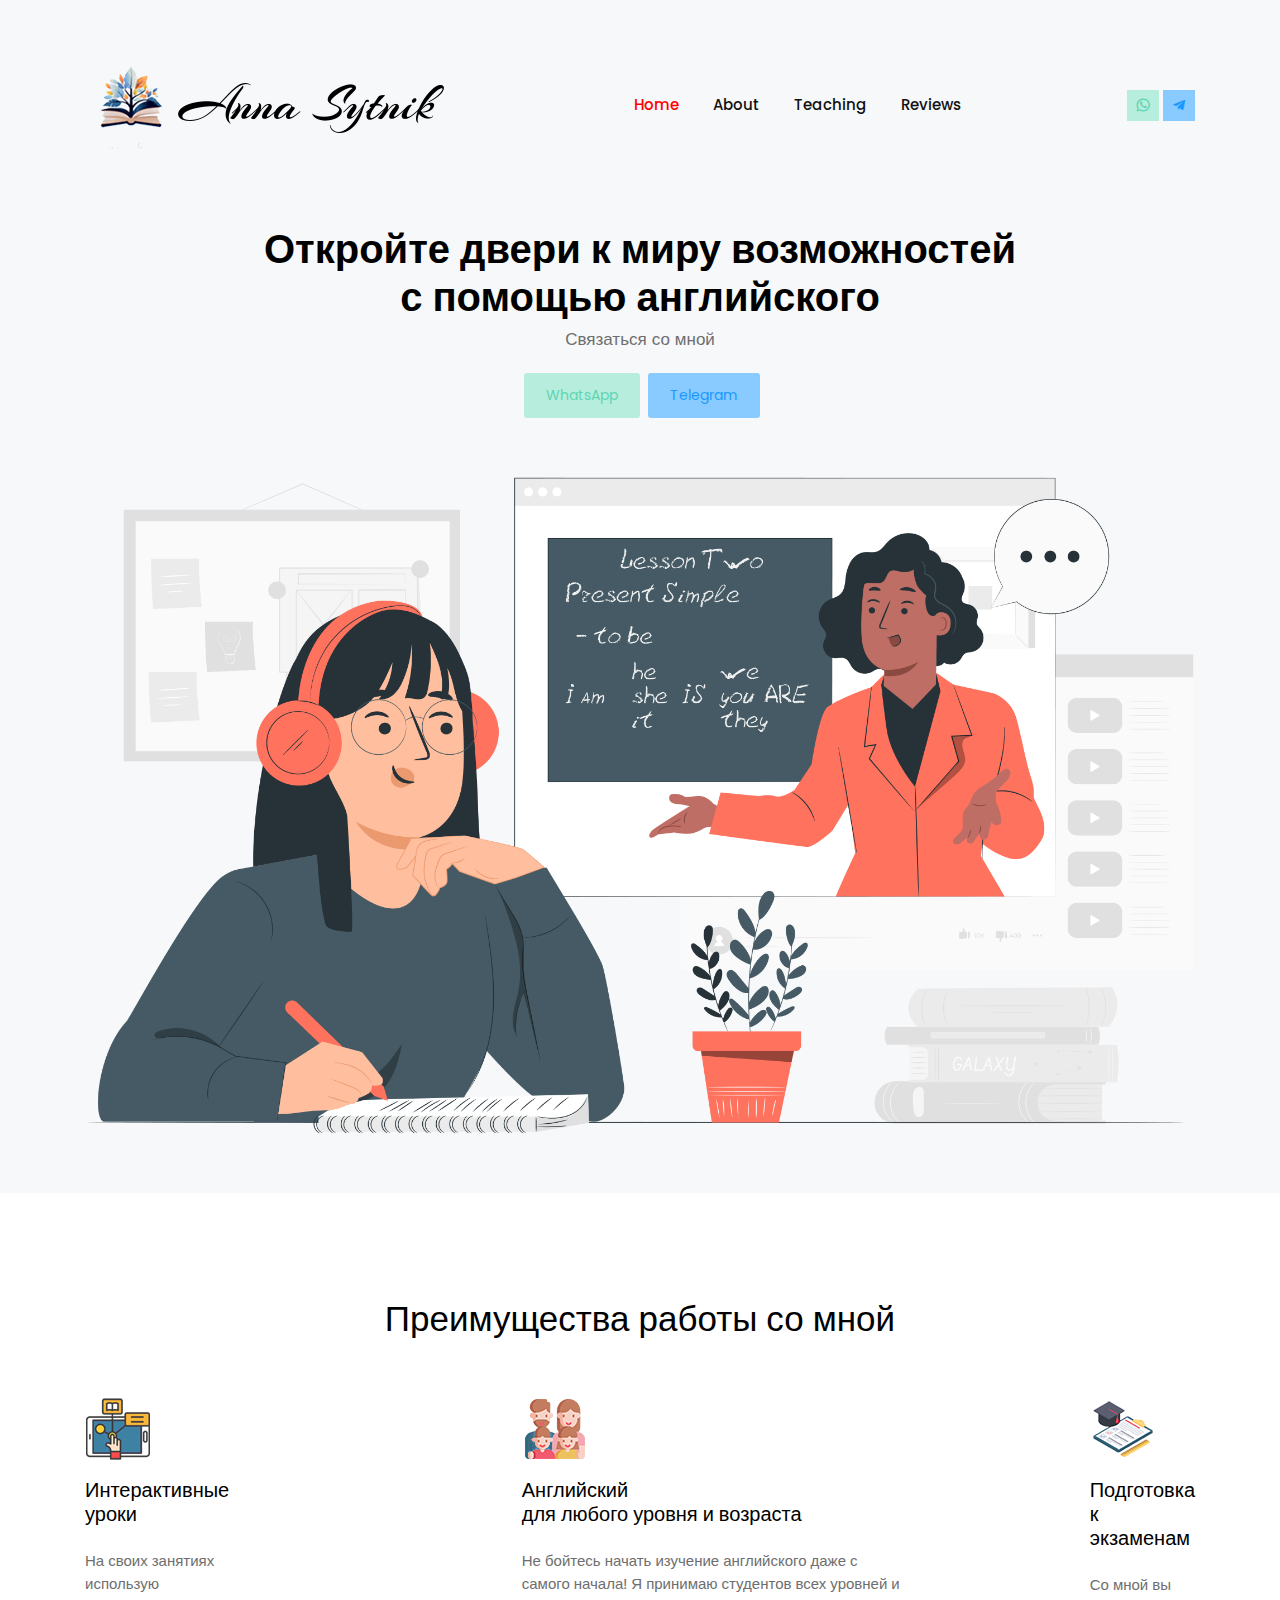
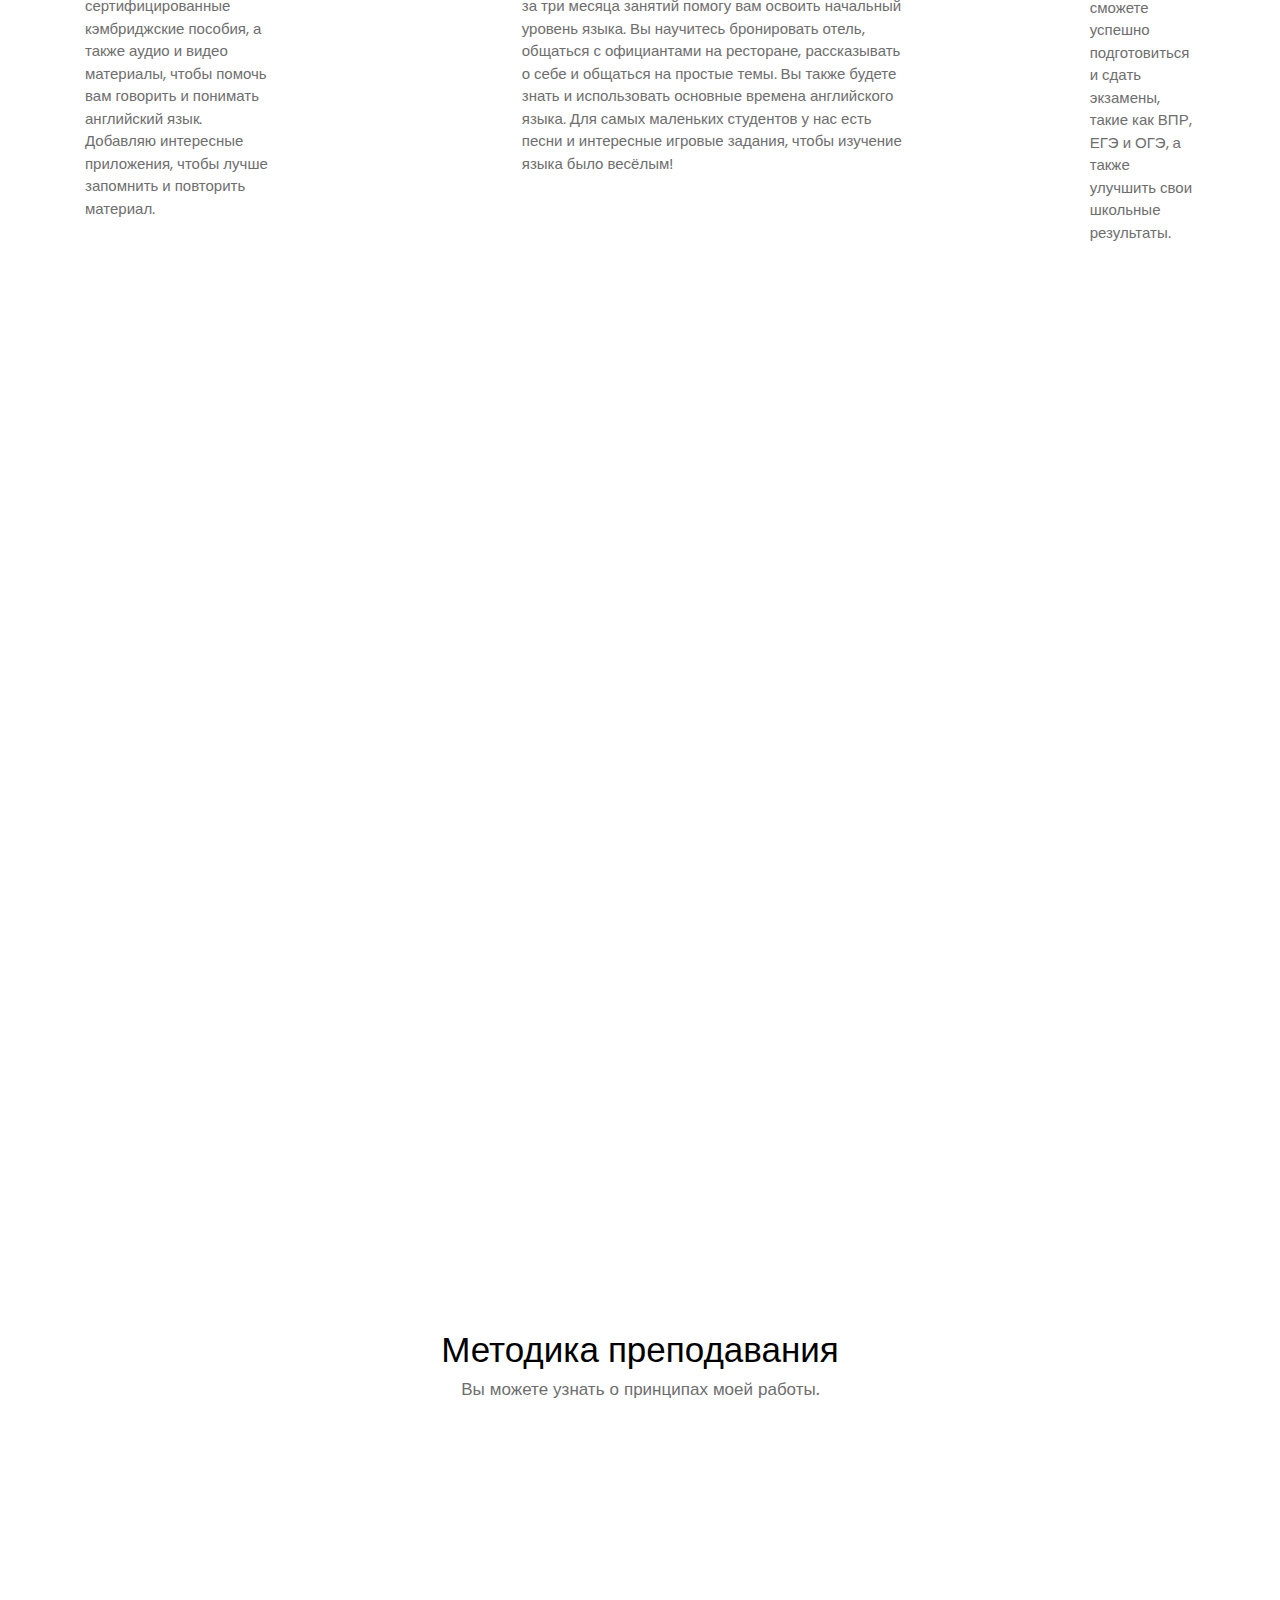
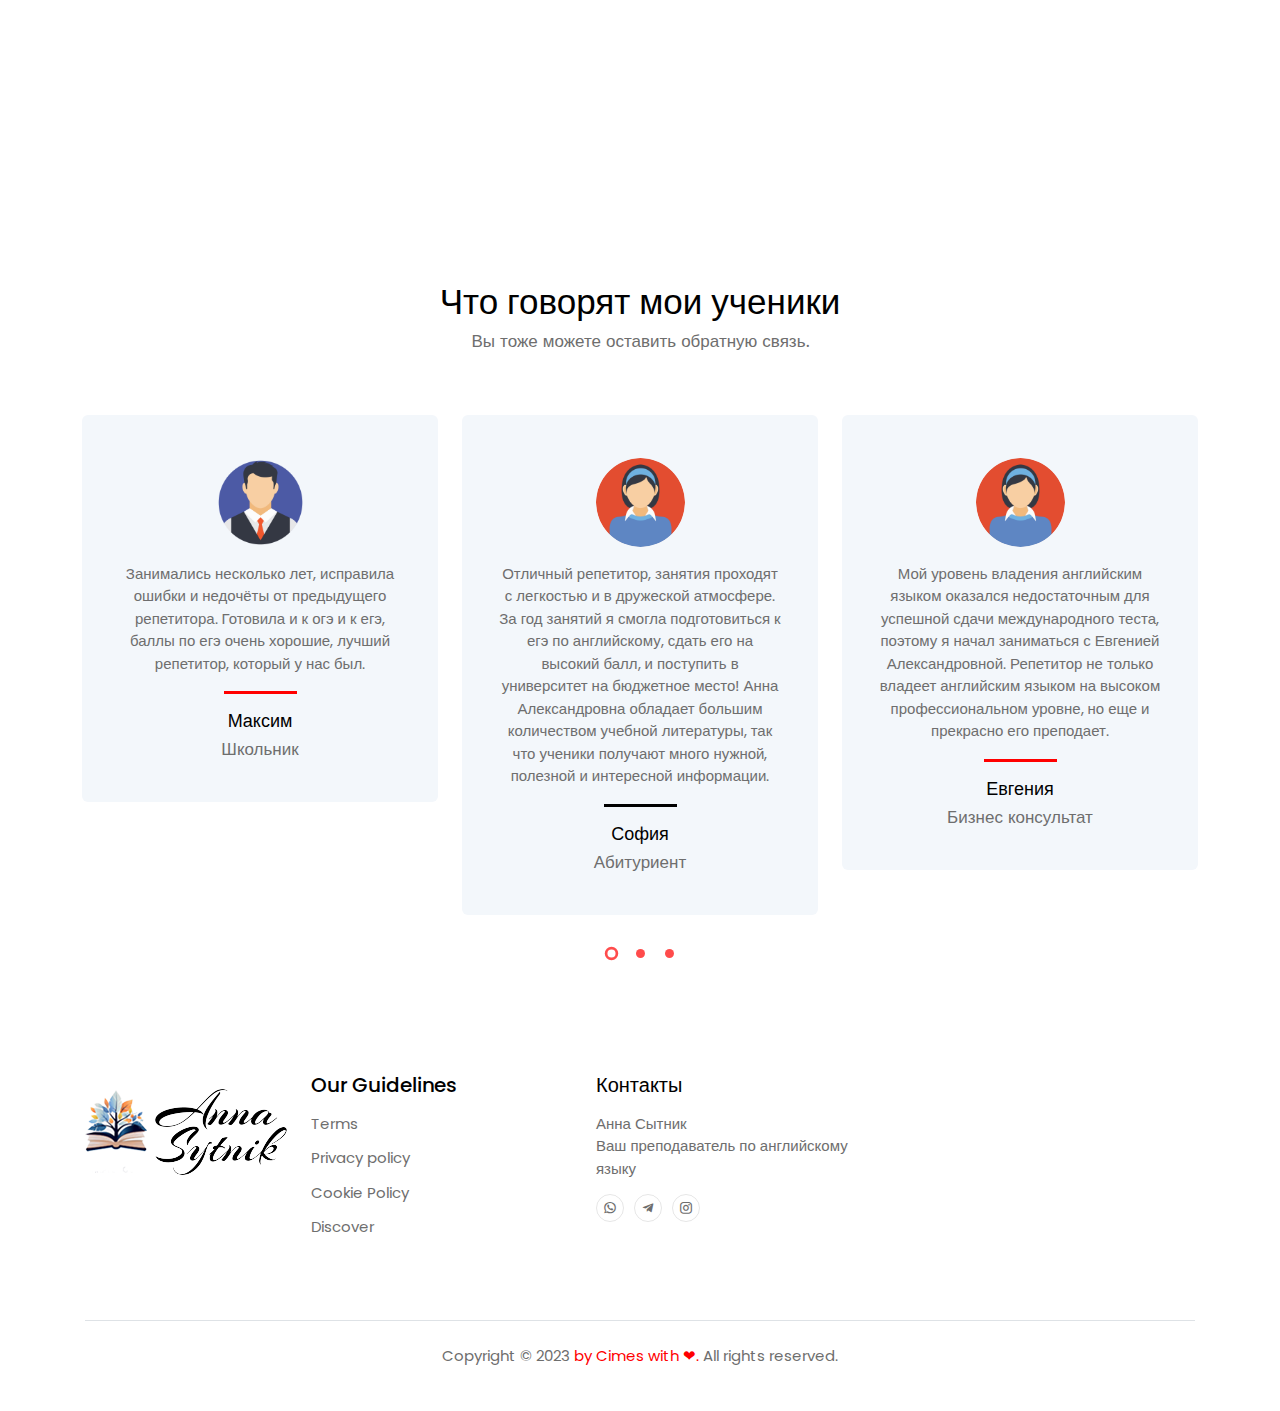
==== index.html @ 0c2e6f04 "add new pages" ====
<!DOCTYPE html>
<html lang="en">
<head>
  <title>English tutor - Anna</title>
  <meta charset="UTF-8">
  <meta name="viewport" content="width=device-width, initial-scale=1.0">
  <meta http-equiv="X-UA-Compatible" content="ie=edge">
  <link rel="stylesheet" href="vendors/owl-carousel/css/owl.carousel.min.css">
  <link rel="stylesheet" href="vendors/owl-carousel/css/owl.theme.default.css">
  <link rel="stylesheet" href="vendors/mdi/css/materialdesignicons.min.css">
  <link rel="stylesheet" href="vendors/aos/css/aos.css">
  <link rel="stylesheet" href="css/style.min.css">
</head>
<body id="body" data-spy="scroll" data-target=".navbar" data-offset="100">
  <header id="header-section">
    <nav class="navbar navbar-expand-lg pl-3 pl-sm-0" id="navbar">
    <div class="container">
      <div class="navbar-brand-wrapper d-flex w-100">
        <img src="images/logo.svg" alt="Anna Sytnik">
        <button class="navbar-toggler ml-auto" type="button" data-toggle="collapse" data-target="#navbarSupportedContent" aria-controls="navbarSupportedContent" aria-expanded="false" aria-label="Toggle navigation">
          <span class="mdi mdi-menu navbar-toggler-icon"></span>
        </button> 
      </div>
      <div class="collapse navbar-collapse navbar-menu-wrapper" id="navbarSupportedContent">
        <ul class="navbar-nav align-items-lg-center align-items-start ml-auto">
          <li class="d-flex align-items-center justify-content-between pl-4 pl-lg-0">
            <div class="navbar-collapse-logo">
              <img src="images/Group2.svg" alt="">
            </div>
            <button class="navbar-toggler close-button" type="button" data-toggle="collapse" data-target="#navbarSupportedContent" aria-controls="navbarSupportedContent" aria-expanded="false" aria-label="Toggle navigation">
              <span class="mdi mdi-close navbar-toggler-icon pl-5"></span>
            </button>
          </li>
          <li class="nav-item">
            <a class="nav-link" href="#header-section">Home <span class="sr-only">(current)</span></a>
          </li>
          <li class="nav-item">
            <a class="nav-link" href="#About">About</a>
          </li>
          <li class="nav-item">
            <a class="nav-link" href="#methodology">Teaching</a>  
          </li>
          <li class="nav-item">
            <a class="nav-link" href="#feedback-section">Reviews</a>
          </li>
          <li class="nav-item btn-contact-us pl-4 pl-lg-0">
            <button class="mdi mdi-whatsapp btn-opacity-success" onclick="window.location.href = 'https://api.whatsapp.com/send/?phone=79885679907&text&type=phone_number&app_absent=0';"></button>
            <button class="mdi mdi-telegram btn-opacity-info" onclick="window.location.href = 'https://t.me/ann1_s17';"></button>
        </li>
        </ul>
      </div>
    </div> 
    </nav>   
  </header>
  <div class="banner" >
    <div class="container">
      <h1 class="font-weight-semibold">Откройте двери к миру возможностей<br>с помощью английского</h1>
      <h6 class="font-weight-normal text-muted pb-3">Связаться со мной</h6>
      <div>
        <button class="btn btn-opacity-success ml-1" onclick="window.location.href = 'https://api.whatsapp.com/send/?phone=79885679907&text&type=phone_number&app_absent=0';">WhatsApp</button>
        <button class="btn btn-opacity-info ml-1" onclick="window.location.href = 'https://t.me/ann1_s17';">Telegram</button>
      </div>
      <img src="images/Group171.svg" alt="" class="img-fluid">
    </div>
  </div>
  <div class="content-wrapper">
    <div class="container">
      <section class="features-overview" id="features-section" >
        <div class="content-header">
          <h2>Преимущества работы со мной</h2>
        </div>
        <div class="d-md-flex justify-content-between">
          <div class="grid-margin d-flex justify-content-start">
            <div class="features-width">
              <img src="images/Group12.svg" alt="" class="img-icons">
              <h5 class="py-3">Интерактивные<br>уроки</h5>
              <p class="text-muted">На своих занятиях использую сертифицированные кэмбриджские пособия, а также аудио и видео материалы, чтобы помочь вам говорить и понимать английский язык. Добавляю интересные приложения, чтобы лучше запомнить и повторить материал.</p>
            </div>
          </div>
          <div class="grid-margin d-flex justify-content-center">
            <div class="features-width">
              <img src="images/Group7.svg" alt="" class="img-icons">
              <h5 class="py-3">Английский<br>для любого уровня и возраста</h5>
              <p class="text-muted">Не бойтесь начать изучение английского даже с самого начала! Я принимаю студентов всех уровней и за три месяца занятий помогу вам освоить начальный уровень языка. Вы научитесь бронировать отель, общаться с официантами на ресторане, рассказывать о себе и общаться на простые темы. Вы также будете знать и использовать основные времена английского языка. Для самых маленьких студентов у нас есть песни и интересные игровые задания, чтобы изучение языка было весёлым!</p>
            </div>
          </div>
          <div class="grid-margin d-flex justify-content-end">
            <div class="features-width">
              <img src="images/Group5.svg" alt="" class="img-icons">
              <h5 class="py-3">Подготовка к<br>экзаменам</h5>
              <p class="text-muted">Со мной вы сможете успешно подготовиться и сдать экзамены, такие как ВПР, ЕГЭ и ОГЭ, а также улучшить свои школьные результаты.</p>
            </div>
          </div>
        </div>
      </section>     
      <section class="digital-marketing-service" id="About">
        <div class="row align-items-center">
          <div class="col-12 col-lg-7 grid-margin grid-margin-lg-0" data-aos="fade-right">
            <h3 class="m-0">Немного<br>обо мне</h3>
            <div class="col-lg-7 col-xl-6 p-0">
              <p class="py-4 m-0 text-muted">Окончила Донской Государственный Технический университет по специальности переводчик-лингвист. Опыт преподавания английского языка 6 лет. Посетила множество лекций и семинаров по коммуникативному подходу к изучению языка и активно использую его в своих уроках.</p>
              <p class="font-weight-medium text-muted">Уровень владения языком – C2 .</p>
            </div>    
          </div>
          <div class="col-12 col-lg-5 p-0 img-digital grid-margin grid-margin-lg-0" data-aos="fade-left">
            <img src="images/Group1.png" alt="" class="img-fluid">
          </div>
        </div>
        <div class="row align-items-center">
          <div class="col-12 col-lg-7 text-center flex-item grid-margin" data-aos="fade-right">
            <img src="images/Group2.png" alt="" class="img-fluid">
          </div>
          <div class="col-12 col-lg-5 flex-item grid-margin" data-aos="fade-left">
            <div class="col-lg-9 col-xl-8 p-0">
              <p class="py-4 m-0 text-muted">Мечтала быть преподавателем английского языка с детства и именно поэтому подхожу с душой к своему делу, ведь для меня это не просто работа, а любимое занятие. В своих уроках я учитываю индивидуальные особенности, интересы и цели каждого ученика, поэтому с помощью моих занятий вы не только быстро заговорите на английском, но и никогда не заскучаете!</p>
              <p class="pb-2 font-weight-medium text-muted"></p>
            </div>
            <button class="btn btn-info">Подробнее</button>
          </div>
        </div>
      </section>     
      <section class="case-studies" id="methodology">
        <div class="row grid-margin">
          <div class="col-12 text-center pb-5">
            <h2>Методика преподавания</h2>
            <h6 class="section-subtitle text-muted">Вы можете узнать о принципах моей работы.</h6>
          </div>
          <div class="col-12 col-md-6 col-lg-3 stretch-card mb-3 mb-lg-0" data-aos="zoom-in">
            <div class="card color-cards">
              <div class="card-body p-0">
                <div class="bg-primary text-center card-contents">
                  <div class="card-image">
                    <img src="images/Group95.svg" class="case-studies-card-img" alt="">
                  </div>  
                  <div class="card-desc-box d-flex align-items-center justify-content-around">
                    <div>
                      <h6 class="text-white pb-2 px-3">Узнайте больше о коммуникативной методике</h6>
                      <button class="btn btn-white" >Подробнее</button>
                    </div>
                  </div>
                </div>   
                <div class="card-details text-center pt-4">
                    <h6 class="m-0 pb-1">Что такое коммуникативная методика?</h6>
                </div>
              </div>
            </div>
          </div>
          <div class="col-12 col-md-6 col-lg-3 stretch-card mb-3 mb-lg-0" data-aos="zoom-in" data-aos-delay="200">
            <div class="card color-cards">
              <div class="card-body p-0">
                <div class="bg-warning text-center card-contents">
                  <div class="card-image">
                      <img src="images/Group108.svg" class="case-studies-card-img" alt="">
                  </div>  
                  <div class="card-desc-box d-flex align-items-center justify-content-around">
                    <div>
                      <h6 class="text-white pb-2 px-3">Узнайте больше о</h6>
                      <button class="btn btn-white">Подробнее</button>
                    </div>
                  </div>
                </div>   
                <div class="card-details text-center pt-4">
                    <h6 class="m-0 pb-1">Дошкольники и школьники</h6>
                </div>
              </div>
            </div>
          </div>
          <div class="col-12 col-md-6 col-lg-3 stretch-card mb-3 mb-lg-0" data-aos="zoom-in" data-aos-delay="400">
            <div class="card color-cards">
              <div class="card-body p-0">
                <div class="bg-violet text-center card-contents">
                  <div class="card-image">
                      <img src="images/Group126.svg" class="case-studies-card-img" alt="">
                  </div>  
                  <div class="card-desc-box d-flex align-items-center justify-content-around">
                    <div>
                      <h6 class="text-white pb-2 px-3">Узнайте больше о</h6>
                      <button class="btn btn-white">Подробнее</button>
                    </div>
                  </div>
                </div>   
                <div class="card-details text-center pt-4">
                    <h6 class="m-0 pb-1">Абитуриентов и Студентов</h6>
                </div>
              </div>
            </div>
          </div>
          <div class="col-12 col-md-6 col-lg-3 stretch-card" data-aos="zoom-in" data-aos-delay="600">
            <div class="card color-cards">
              <div class="card-body p-0">
                <div class="bg-success text-center card-contents">
                  <div class="card-image">
                      <img src="images/Group115.svg" class="case-studies-card-img" alt="">
                  </div>  
                  <div class="card-desc-box d-flex align-items-center justify-content-around">
                    <div>
                      <h6 class="text-white pb-2 px-3">Узнайте больше о</h6>
                      <button class="btn btn-white">Подробнее</button>
                    </div>
                  </div>
                </div>   
                <div class="card-details text-center pt-4">
                    <h6 class="m-0 pb-1">Взрослые</h6>
                </div>
              </div>
            </div>
          </div>
        </div>
      </section>     
      <section class="customer-feedback" id="feedback-section">
        <div class="row">
          <div class="col-12 text-center pb-5">
            <h2>Что говорят мои ученики</h2>
            <h6 class="section-subtitle text-muted m-0">Вы тоже можете оставить обратную связь.</h6>
          </div>
          <div class="owl-carousel owl-theme grid-margin">
              <div class="card customer-cards">
                <div class="card-body">
                  <div class="text-center">
                    <img src="images/face-m.png" width="89" height="89" alt="" class="img-customer">
                    <p class="m-0 py-3 text-muted">Занимались несколько лет, исправила ошибки и недочёты от предыдущего репетитора. Готовила и к огэ и к егэ, баллы по егэ очень хорошие, лучший репетитор, который у нас был.</p>
                    <div class="content-divider m-auto"></div>
                    <h6 class="card-title pt-3">Максим</h6>
                    <h6 class="customer-designation text-muted m-0">Школьник</h6>
                  </div>
                </div>
              </div>
              <div class="card customer-cards">
                <div class="card-body">
                  <div class="text-center">
                    <img src="images/face-w.png" width="89" height="89" alt="" class="img-customer">
                    <p class="m-0 py-3 text-muted">Отличный репетитор, занятия проходят с легкостью и в дружеской атмосфере. За год занятий я смогла подготовиться к егэ по английскому, сдать его на высокий балл, и поступить в университет на бюджетное место! Анна Александровна обладает большим количеством учебной литературы, так что ученики получают много нужной, полезной и интересной информации.</p>
                    <div class="content-divider m-auto"></div>
                    <h6 class="card-title pt-3">София</h6>
                    <h6 class="customer-designation text-muted m-0">Абитуриент</h6>
                  </div>
                </div>
              </div>
              <div class="card customer-cards">
                <div class="card-body">
                  <div class="text-center">
                    <img src="images/face-w.png" width="89" height="89" alt="" class="img-customer">
                    <p class="m-0 py-3 text-muted">Мой уровень владения английским языком оказался недостаточным для успешной сдачи международного теста, поэтому я начал заниматься с Евгенией Александровной. Репетитор не только владеет английским языком на высоком профессиональном уровне, но еще и прекрасно его преподает.</p>
                    <div class="content-divider m-auto"></div>
                    <h6 class="card-title pt-3">Евгения</h6>
                    <h6 class="customer-designation text-muted m-0">Бизнес консультат</h6>
                  </div>
                </div>
              </div>
              <div class="card customer-cards">
                <div class="card-body">
                  <div class="text-center">
                    <img src="images/face-m.png" width="89" height="89" alt="" class="img-customer">
                    <p class="m-0 py-3 text-muted">Молодой специалист, но очень грамотный. Отлично объясняет, предоставляет много материалов, пособий. У педагога большой опыт преподавания, занятия проходят интересно. Педагог даёт знания именно "живого" языка, разговорной речи. Уроками я доволен, и результат постепенно появляется, буду продолжать.</p>
                    <div class="content-divider m-auto"></div>
                    <h6 class="card-title pt-3">Александр</h6>
                    <h6 class="customer-designation text-muted m-0">Инженер</h6>
                  </div>
                </div>
              </div>
              <div class="card customer-cards">
                <div class="card-body">
                  <div class="text-center">
                    <img src="images/face-w.png" width="89" height="89" alt="" class="img-customer">
                    <p class="m-0 py-3 text-muted">Уроки проходят в интересной форме, она использует яркие запоминающиеся примеры и показывает, как употреблять новые слова с помощью разных ситуаций. Большую часть урока говорим на английском, но если нужно, она объясняет и на русском.</p>
                    <div class="content-divider m-auto"></div>
                    <h6 class="card-title pt-3">Валерия</h6>
                    <h6 class="customer-designation text-muted m-0">Студент</h6>
                  </div>
                </div>
              </div>
              <div class="card customer-cards">
                <div class="card-body">
                  <div class="text-center">
                    <img src="images/face-w.png" width="89" height="89" alt="" class="img-customer">
                    <p class="m-0 py-3 text-muted">Мы очень довольны сотрудничеством с преподавателем русского языка Алите Владосовной. Грамотный педагог, объясняет учебный материал доступным языком. С Катей у них сложился контакт, общаются легко.</p>
                    <div class="content-divider m-auto"></div>
                    <h6 class="card-title pt-3">Екатерина</h6>
                    <h6 class="customer-designation text-muted m-0">Дошкольник</h6>
                  </div>
                </div>
              </div>
              <div class="card customer-cards">
                <div class="card-body">
                  <div class="text-center">
                    <img src="images/face-m.png" width="89" height="89" alt="" class="img-customer">
                    <p class="m-0 py-3 text-muted">Анна Александровна оставила о себе очень приятное впечатление. Учусь в РАНХИГС, и требовалось устранить пробелы, а также подготовиться к пересдаче экзамена. Педагог очень понятно всё объясняла. Кроме того, был очень удобен формат занятий по скайпу. Подтянул свои знания, экзамен пересдал успешно.</p>
                    <div class="content-divider m-auto"></div>
                    <h6 class="card-title pt-3">Эрнест</h6>
                    <h6 class="customer-designation text-muted m-0">Студент</h6>
                  </div>
                </div>
              </div>
              <div class="card customer-cards">
                <div class="card-body">
                  <div class="text-center">
                    <img src="images/face-w.png" width="89" height="89" alt="" class="img-customer">
                    <p class="m-0 py-3 text-muted">Мы часто путешествуем и нужно было, чтобы ребёнок с дества знал английский язык. Нам посоветовали обратиться к Анне Александровне за помощью. Очень нравится, что формат занятий дистанционный и ребёнок может заниматься в любой точке мира.</p>
                    <div class="content-divider m-auto"></div>
                    <h6 class="card-title pt-3">Мария</h6>
                    <h6 class="customer-designation text-muted m-0">Ребёнок</h6>
                  </div>
                </div>
              </div>
              <div class="card customer-cards">
                <div class="card-body">
                  <div class="text-center">
                    <img src="images/face-m.png" width="89" height="89" alt="" class="img-customer">
                    <p class="m-0 py-3 text-muted">Очень грамотный специалист. С первого занятия находит общий язык с учеником. Помогла моей дочери подтянуть знания до высокого уровня при сдаче ОГЭ меньше, чем за год занятий. Хочется отметить также пунктуальность. Отличный специалист.</p>
                    <div class="content-divider m-auto"></div>
                    <h6 class="card-title pt-3">Кирилл</h6>
                    <h6 class="customer-designation text-muted m-0">Школьник</h6>
                  </div>
                </div>
              </div>
          </div>
        </div>
      <section class="contact-details" id="contact-details-section">
        <div class="row text-center text-md-left">
          <div class="grid-margin">
            <img src="images/logo2.svg" alt="" class="pb-2">       
          </div>
          <div class="col-11 col-md-5 col-lg-3">
            <h5 class="pb-2">Our Guidelines</h5>
            <a href="#"><p class="m-0 pb-2">Terms</p></a>   
            <a href="#" ><p class="m-0 pt-1 pb-2">Privacy policy</p></a> 
            <a href="#"><p class="m-0 pt-1 pb-2">Cookie Policy</p></a> 
            <a href="#"><p class="m-0 pt-1">Discover</p></a> 
          </div>
          <div class="col-11 col-md-5 col-lg-3 grid-margin">
              <h5 class="pb-2">Контакты</h5>
              <p class="text-muted">Анна Сытник<br>Ваш преподаватель по английскому языку</p>
              <div class="d-flex justify-content-center justify-content-md-start">
                <a href="https://api.whatsapp.com/send/?phone=79885679907&text&type=phone_number&app_absent=0"><span class="mdi mdi-whatsapp"></span></a>
                <a href="https://t.me/ann1_s17"><span class="mdi mdi-telegram"></span></a>
                <a href="#"><span class="mdi mdi-instagram"></span></a>
              </div>
          </div>
        </div>  
      </section>
      <footer class="border-top">
        <p class="text-center text-muted pt-4">Copyright © 2023<a href="https://cimes.ru/" class="px-1">by Cimes with &#10084;.</a>All rights reserved.</p>
      </footer>
    </div> 
  </div>
  <script src="vendors/jquery/jquery.min.js"></script>
  <script src="vendors/bootstrap/bootstrap.min.js"></script>
  <script src="vendors/owl-carousel/js/owl.carousel.min.js"></script>
  <script src="vendors/aos/js/aos.js"></script>
  <script src="js/landingpage.js"></script>
</body>
</html>
---- css/style.min.css ----
@import "https://fonts.googleapis.com/css?family=Poppins:400,500,700&display=swap";
/*!
 * Bootstrap v4.3.1 (https://getbootstrap.com/)
 * Copyright 2011-2019 The Bootstrap Authors
 * Copyright 2011-2019 Twitter, Inc.
 * Licensed under MIT (https://github.com/twbs/bootstrap/blob/master/LICENSE)
 */:root{--blue:#007bff;--indigo:#6610f2;--purple:#6f42c1;--pink:#e83e8c;--red:#dc3545;--orange:#fd7e14;--yellow:#ffc107;--green:#28a745;--teal:#20c997;--cyan:#17a2b8;--white:#fff;--gray:#6c757d;--gray-dark:#343a40;--primary:#000637;--secondary:#bbbbf2;--success:#5ed6b3;--info:#1998ff;--warning:#ffad00;--danger:red;--light:#fc7341;--dark:#221e1e;--breakpoint-xs:0;--breakpoint-sm:576px;--breakpoint-md:768px;--breakpoint-lg:992px;--breakpoint-xl:1200px;--font-family-sans-serif:-apple-system,BlinkMacSystemFont,"Segoe UI",Roboto,"Helvetica Neue",Arial,"Noto Sans",sans-serif,"Apple Color Emoji","Segoe UI Emoji","Segoe UI Symbol","Noto Color Emoji";--font-family-monospace:SFMono-Regular,Menlo,Monaco,Consolas,"Liberation Mono","Courier New",monospace}*,:after,:before{box-sizing:border-box}html{font-family:sans-serif;line-height:1.15;-webkit-text-size-adjust:100%;-webkit-tap-highlight-color:rgba(0,0,0,0)}article,aside,figcaption,figure,footer,header,hgroup,main,nav,section{display:block}body{font-family:-apple-system,BlinkMacSystemFont,Segoe UI,Roboto,Helvetica Neue,Arial,Noto Sans,sans-serif,Apple Color Emoji,Segoe UI Emoji,Segoe UI Symbol,Noto Color Emoji;font-size:1rem;font-weight:400;line-height:1.5;color:#212529;text-align:left;background-color:#fff}[tabindex="-1"]:focus{outline:0!important}hr{box-sizing:content-box;height:0;overflow:visible}h1,h2,h3,h4,h5,h6{margin-top:0;margin-bottom:.5rem}p{margin-top:0;margin-bottom:1rem}abbr[data-original-title],abbr[title]{text-decoration:underline;-webkit-text-decoration:underline dotted;text-decoration:underline dotted;cursor:help;border-bottom:0;-webkit-text-decoration-skip-ink:none;text-decoration-skip-ink:none}address{font-style:normal;line-height:inherit}address,dl,ol,ul{margin-bottom:1rem}dl,ol,ul{margin-top:0}ol ol,ol ul,ul ol,ul ul{margin-bottom:0}dt{font-weight:700}dd{margin-bottom:.5rem;margin-left:0}blockquote{margin:0 0 1rem}b,strong{font-weight:bolder}small{font-size:80%}sub,sup{position:relative;font-size:75%;line-height:0;vertical-align:baseline}sub{bottom:-.25em}sup{top:-.5em}a{color:#000637;text-decoration:none;background-color:transparent}a:hover{color:#000;text-decoration:underline}a:not([href]):not([tabindex]),a:not([href]):not([tabindex]):focus,a:not([href]):not([tabindex]):hover{color:inherit;text-decoration:none}a:not([href]):not([tabindex]):focus{outline:0}code,kbd,pre,samp{font-family:SFMono-Regular,Menlo,Monaco,Consolas,Liberation Mono,Courier New,monospace;font-size:1em}pre{margin-top:0;margin-bottom:1rem;overflow:auto}figure{margin:0 0 1rem}img{border-style:none}img,svg{vertical-align:middle}svg{overflow:hidden}table{border-collapse:collapse}caption{padding-top:.75rem;padding-bottom:.75rem;color:#6e6e6e;text-align:left;caption-side:bottom}th{text-align:inherit}label{display:inline-block;margin-bottom:.5rem}button{border-radius:0}button:focus{outline:1px dotted;outline:5px auto -webkit-focus-ring-color}button,input,optgroup,select,textarea{margin:0;font-family:inherit;font-size:inherit;line-height:inherit}button,input{overflow:visible}button,select{text-transform:none}select{word-wrap:normal}[type=button],[type=reset],[type=submit],button{-webkit-appearance:button}[type=button]:not(:disabled),[type=reset]:not(:disabled),[type=submit]:not(:disabled),button:not(:disabled){cursor:pointer}[type=button]::-moz-focus-inner,[type=reset]::-moz-focus-inner,[type=submit]::-moz-focus-inner,button::-moz-focus-inner{padding:0;border-style:none}input[type=checkbox],input[type=radio]{box-sizing:border-box;padding:0}input[type=date],input[type=datetime-local],input[type=month],input[type=time]{-webkit-appearance:listbox}textarea{overflow:auto;resize:vertical}fieldset{min-width:0;padding:0;margin:0;border:0}legend{display:block;width:100%;max-width:100%;padding:0;margin-bottom:.5rem;font-size:1.5rem;line-height:inherit;color:inherit;white-space:normal}progress{vertical-align:baseline}[type=number]::-webkit-inner-spin-button,[type=number]::-webkit-outer-spin-button{height:auto}[type=search]{outline-offset:-2px;-webkit-appearance:none}[type=search]::-webkit-search-decoration{-webkit-appearance:none}::-webkit-file-upload-button{font:inherit;-webkit-appearance:button}output{display:inline-block}summary{display:list-item;cursor:pointer}template{display:none}[hidden]{display:none!important}.h1,.h2,.h3,.h4,.h5,.h6,h1,h2,h3,h4,h5,h6{margin-bottom:.5rem;font-weight:500;line-height:1.2}.h1,h1{font-size:2.5rem}.h2,h2{font-size:2rem}.h3,h3{font-size:1.75rem}.h4,h4{font-size:1.5rem}.h5,h5{font-size:1.25rem}.h6,h6{font-size:1rem}.lead{font-size:1.25rem;font-weight:300}.display-1{font-size:6rem}.display-1,.display-2{font-weight:300;line-height:1.2}.display-2{font-size:5.5rem}.display-3{font-size:4.5rem}.display-3,.display-4{font-weight:300;line-height:1.2}.display-4{font-size:3.5rem}hr{margin-top:1rem;margin-bottom:1rem;border:0;border-top:1px solid rgba(0,0,0,.1)}.small,small{font-size:80%;font-weight:400}.mark,mark{padding:.2em;background-color:#fcf8e3}.list-inline,.list-unstyled{padding-left:0;list-style:none}.list-inline-item{display:inline-block}.list-inline-item:not(:last-child){margin-right:.5rem}.initialism{font-size:90%;text-transform:uppercase}.blockquote{margin-bottom:1rem;font-size:1.25rem}.blockquote-footer{display:block;font-size:80%;color:#6c757d}.blockquote-footer:before{content:"\2014\00A0"}.img-fluid,.img-thumbnail{max-width:100%;height:auto}.img-thumbnail{padding:.25rem;background-color:#fff;border:1px solid #dee2e6;border-radius:.25rem}.figure{display:inline-block}.figure-img{margin-bottom:.5rem;line-height:1}.figure-caption{font-size:90%;color:#6c757d}code{font-size:87.5%;color:#e83e8c;word-break:break-word}a>code{color:inherit}kbd{padding:.2rem .4rem;font-size:87.5%;color:#fff;background-color:#212529;border-radius:.2rem}kbd kbd{padding:0;font-size:100%;font-weight:700}pre{display:block;font-size:87.5%;color:#212529}pre code{font-size:inherit;color:inherit;word-break:normal}.pre-scrollable{max-height:340px;overflow-y:scroll}.container{width:100%;padding-right:15px;padding-left:15px;margin-right:auto;margin-left:auto}@media (min-width:576px){.container{max-width:540px}}@media (min-width:768px){.container{max-width:720px}}@media (min-width:992px){.container{max-width:960px}}@media (min-width:1200px){.container{max-width:1140px}}.container-fluid{width:100%;padding-right:15px;padding-left:15px;margin-right:auto;margin-left:auto}.row{display:flex;flex-wrap:wrap;margin-right:-15px;margin-left:-15px}.no-gutters{margin-right:0;margin-left:0}.no-gutters>.col,.no-gutters>[class*=col-]{padding-right:0;padding-left:0}.col,.col-1,.col-2,.col-3,.col-4,.col-5,.col-6,.col-7,.col-8,.col-9,.col-10,.col-11,.col-12,.col-auto,.col-lg,.col-lg-1,.col-lg-2,.col-lg-3,.col-lg-4,.col-lg-5,.col-lg-6,.col-lg-7,.col-lg-8,.col-lg-9,.col-lg-10,.col-lg-11,.col-lg-12,.col-lg-auto,.col-md,.col-md-1,.col-md-2,.col-md-3,.col-md-4,.col-md-5,.col-md-6,.col-md-7,.col-md-8,.col-md-9,.col-md-10,.col-md-11,.col-md-12,.col-md-auto,.col-sm,.col-sm-1,.col-sm-2,.col-sm-3,.col-sm-4,.col-sm-5,.col-sm-6,.col-sm-7,.col-sm-8,.col-sm-9,.col-sm-10,.col-sm-11,.col-sm-12,.col-sm-auto,.col-xl,.col-xl-1,.col-xl-2,.col-xl-3,.col-xl-4,.col-xl-5,.col-xl-6,.col-xl-7,.col-xl-8,.col-xl-9,.col-xl-10,.col-xl-11,.col-xl-12,.col-xl-auto{position:relative;width:100%;padding-right:15px;padding-left:15px}.col{flex-basis:0;flex-grow:1;max-width:100%}.col-auto{flex:0 0 auto;width:auto;max-width:100%}.col-1{flex:0 0 8.33333%;max-width:8.33333%}.col-2{flex:0 0 16.66667%;max-width:16.66667%}.col-3{flex:0 0 25%;max-width:25%}.col-4{flex:0 0 33.33333%;max-width:33.33333%}.col-5{flex:0 0 41.66667%;max-width:41.66667%}.col-6{flex:0 0 50%;max-width:50%}.col-7{flex:0 0 58.33333%;max-width:58.33333%}.col-8{flex:0 0 66.66667%;max-width:66.66667%}.col-9{flex:0 0 75%;max-width:75%}.col-10{flex:0 0 83.33333%;max-width:83.33333%}.col-11{flex:0 0 91.66667%;max-width:91.66667%}.col-12{flex:0 0 100%;max-width:100%}.order-first{order:-1}.order-last{order:13}.order-0{order:0}.order-1{order:1}.order-2{order:2}.order-3{order:3}.order-4{order:4}.order-5{order:5}.order-6{order:6}.order-7{order:7}.order-8{order:8}.order-9{order:9}.order-10{order:10}.order-11{order:11}.order-12{order:12}.offset-1{margin-left:8.33333%}.offset-2{margin-left:16.66667%}.offset-3{margin-left:25%}.offset-4{margin-left:33.33333%}.offset-5{margin-left:41.66667%}.offset-6{margin-left:50%}.offset-7{margin-left:58.33333%}.offset-8{margin-left:66.66667%}.offset-9{margin-left:75%}.offset-10{margin-left:83.33333%}.offset-11{margin-left:91.66667%}@media (min-width:576px){.col-sm{flex-basis:0;flex-grow:1;max-width:100%}.col-sm-auto{flex:0 0 auto;width:auto;max-width:100%}.col-sm-1{flex:0 0 8.33333%;max-width:8.33333%}.col-sm-2{flex:0 0 16.66667%;max-width:16.66667%}.col-sm-3{flex:0 0 25%;max-width:25%}.col-sm-4{flex:0 0 33.33333%;max-width:33.33333%}.col-sm-5{flex:0 0 41.66667%;max-width:41.66667%}.col-sm-6{flex:0 0 50%;max-width:50%}.col-sm-7{flex:0 0 58.33333%;max-width:58.33333%}.col-sm-8{flex:0 0 66.66667%;max-width:66.66667%}.col-sm-9{flex:0 0 75%;max-width:75%}.col-sm-10{flex:0 0 83.33333%;max-width:83.33333%}.col-sm-11{flex:0 0 91.66667%;max-width:91.66667%}.col-sm-12{flex:0 0 100%;max-width:100%}.order-sm-first{order:-1}.order-sm-last{order:13}.order-sm-0{order:0}.order-sm-1{order:1}.order-sm-2{order:2}.order-sm-3{order:3}.order-sm-4{order:4}.order-sm-5{order:5}.order-sm-6{order:6}.order-sm-7{order:7}.order-sm-8{order:8}.order-sm-9{order:9}.order-sm-10{order:10}.order-sm-11{order:11}.order-sm-12{order:12}.offset-sm-0{margin-left:0}.offset-sm-1{margin-left:8.33333%}.offset-sm-2{margin-left:16.66667%}.offset-sm-3{margin-left:25%}.offset-sm-4{margin-left:33.33333%}.offset-sm-5{margin-left:41.66667%}.offset-sm-6{margin-left:50%}.offset-sm-7{margin-left:58.33333%}.offset-sm-8{margin-left:66.66667%}.offset-sm-9{margin-left:75%}.offset-sm-10{margin-left:83.33333%}.offset-sm-11{margin-left:91.66667%}}@media (min-width:768px){.col-md{flex-basis:0;flex-grow:1;max-width:100%}.col-md-auto{flex:0 0 auto;width:auto;max-width:100%}.col-md-1{flex:0 0 8.33333%;max-width:8.33333%}.col-md-2{flex:0 0 16.66667%;max-width:16.66667%}.col-md-3{flex:0 0 25%;max-width:25%}.col-md-4{flex:0 0 33.33333%;max-width:33.33333%}.col-md-5{flex:0 0 41.66667%;max-width:41.66667%}.col-md-6{flex:0 0 50%;max-width:50%}.col-md-7{flex:0 0 58.33333%;max-width:58.33333%}.col-md-8{flex:0 0 66.66667%;max-width:66.66667%}.col-md-9{flex:0 0 75%;max-width:75%}.col-md-10{flex:0 0 83.33333%;max-width:83.33333%}.col-md-11{flex:0 0 91.66667%;max-width:91.66667%}.col-md-12{flex:0 0 100%;max-width:100%}.order-md-first{order:-1}.order-md-last{order:13}.order-md-0{order:0}.order-md-1{order:1}.order-md-2{order:2}.order-md-3{order:3}.order-md-4{order:4}.order-md-5{order:5}.order-md-6{order:6}.order-md-7{order:7}.order-md-8{order:8}.order-md-9{order:9}.order-md-10{order:10}.order-md-11{order:11}.order-md-12{order:12}.offset-md-0{margin-left:0}.offset-md-1{margin-left:8.33333%}.offset-md-2{margin-left:16.66667%}.offset-md-3{margin-left:25%}.offset-md-4{margin-left:33.33333%}.offset-md-5{margin-left:41.66667%}.offset-md-6{margin-left:50%}.offset-md-7{margin-left:58.33333%}.offset-md-8{margin-left:66.66667%}.offset-md-9{margin-left:75%}.offset-md-10{margin-left:83.33333%}.offset-md-11{margin-left:91.66667%}}@media (min-width:992px){.col-lg{flex-basis:0;flex-grow:1;max-width:100%}.col-lg-auto{flex:0 0 auto;width:auto;max-width:100%}.col-lg-1{flex:0 0 8.33333%;max-width:8.33333%}.col-lg-2{flex:0 0 16.66667%;max-width:16.66667%}.col-lg-3{flex:0 0 25%;max-width:25%}.col-lg-4{flex:0 0 33.33333%;max-width:33.33333%}.col-lg-5{flex:0 0 41.66667%;max-width:41.66667%}.col-lg-6{flex:0 0 50%;max-width:50%}.col-lg-7{flex:0 0 58.33333%;max-width:58.33333%}.col-lg-8{flex:0 0 66.66667%;max-width:66.66667%}.col-lg-9{flex:0 0 75%;max-width:75%}.col-lg-10{flex:0 0 83.33333%;max-width:83.33333%}.col-lg-11{flex:0 0 91.66667%;max-width:91.66667%}.col-lg-12{flex:0 0 100%;max-width:100%}.order-lg-first{order:-1}.order-lg-last{order:13}.order-lg-0{order:0}.order-lg-1{order:1}.order-lg-2{order:2}.order-lg-3{order:3}.order-lg-4{order:4}.order-lg-5{order:5}.order-lg-6{order:6}.order-lg-7{order:7}.order-lg-8{order:8}.order-lg-9{order:9}.order-lg-10{order:10}.order-lg-11{order:11}.order-lg-12{order:12}.offset-lg-0{margin-left:0}.offset-lg-1{margin-left:8.33333%}.offset-lg-2{margin-left:16.66667%}.offset-lg-3{margin-left:25%}.offset-lg-4{margin-left:33.33333%}.offset-lg-5{margin-left:41.66667%}.offset-lg-6{margin-left:50%}.offset-lg-7{margin-left:58.33333%}.offset-lg-8{margin-left:66.66667%}.offset-lg-9{margin-left:75%}.offset-lg-10{margin-left:83.33333%}.offset-lg-11{margin-left:91.66667%}}@media (min-width:1200px){.col-xl{flex-basis:0;flex-grow:1;max-width:100%}.col-xl-auto{flex:0 0 auto;width:auto;max-width:100%}.col-xl-1{flex:0 0 8.33333%;max-width:8.33333%}.col-xl-2{flex:0 0 16.66667%;max-width:16.66667%}.col-xl-3{flex:0 0 25%;max-width:25%}.col-xl-4{flex:0 0 33.33333%;max-width:33.33333%}.col-xl-5{flex:0 0 41.66667%;max-width:41.66667%}.col-xl-6{flex:0 0 50%;max-width:50%}.col-xl-7{flex:0 0 58.33333%;max-width:58.33333%}.col-xl-8{flex:0 0 66.66667%;max-width:66.66667%}.col-xl-9{flex:0 0 75%;max-width:75%}.col-xl-10{flex:0 0 83.33333%;max-width:83.33333%}.col-xl-11{flex:0 0 91.66667%;max-width:91.66667%}.col-xl-12{flex:0 0 100%;max-width:100%}.order-xl-first{order:-1}.order-xl-last{order:13}.order-xl-0{order:0}.order-xl-1{order:1}.order-xl-2{order:2}.order-xl-3{order:3}.order-xl-4{order:4}.order-xl-5{order:5}.order-xl-6{order:6}.order-xl-7{order:7}.order-xl-8{order:8}.order-xl-9{order:9}.order-xl-10{order:10}.order-xl-11{order:11}.order-xl-12{order:12}.offset-xl-0{margin-left:0}.offset-xl-1{margin-left:8.33333%}.offset-xl-2{margin-left:16.66667%}.offset-xl-3{margin-left:25%}.offset-xl-4{margin-left:33.33333%}.offset-xl-5{margin-left:41.66667%}.offset-xl-6{margin-left:50%}.offset-xl-7{margin-left:58.33333%}.offset-xl-8{margin-left:66.66667%}.offset-xl-9{margin-left:75%}.offset-xl-10{margin-left:83.33333%}.offset-xl-11{margin-left:91.66667%}}.table{width:100%;margin-bottom:1rem;color:#212529}.table td,.table th{padding:.75rem;vertical-align:top;border-top:1px solid #dee2e6}.table thead th{vertical-align:bottom;border-bottom:2px solid #dee2e6}.table tbody+tbody{border-top:2px solid #dee2e6}.table-sm td,.table-sm th{padding:.3rem}.table-bordered,.table-bordered td,.table-bordered th{border:1px solid #dee2e6}.table-bordered thead td,.table-bordered thead th{border-bottom-width:2px}.table-borderless tbody+tbody,.table-borderless td,.table-borderless th,.table-borderless thead th{border:0}.table-striped tbody tr:nth-of-type(odd){background-color:rgba(0,0,0,.05)}.table-hover tbody tr:hover{color:#212529;background-color:rgba(0,0,0,.075)}.table-primary,.table-primary>td,.table-primary>th{background-color:#b8b9c7}.table-primary tbody+tbody,.table-primary td,.table-primary th,.table-primary thead th{border-color:#7a7e97}.table-hover .table-primary:hover,.table-hover .table-primary:hover>td,.table-hover .table-primary:hover>th{background-color:#aaabbc}.table-secondary,.table-secondary>td,.table-secondary>th{background-color:#ececfb}.table-secondary tbody+tbody,.table-secondary td,.table-secondary th,.table-secondary thead th{border-color:#dcdcf8}.table-hover .table-secondary:hover,.table-hover .table-secondary:hover>td,.table-hover .table-secondary:hover>th{background-color:#d7d7f7}.table-success,.table-success>td,.table-success>th{background-color:#d2f4ea}.table-success tbody+tbody,.table-success td,.table-success th,.table-success thead th{border-color:#abead7}.table-hover .table-success:hover,.table-hover .table-success:hover>td,.table-hover .table-success:hover>th{background-color:#beefe0}.table-info,.table-info>td,.table-info>th{background-color:#bfe2ff}.table-info tbody+tbody,.table-info td,.table-info th,.table-info thead th{border-color:#87c9ff}.table-hover .table-info:hover,.table-hover .table-info:hover>td,.table-hover .table-info:hover>th{background-color:#a6d6ff}.table-warning,.table-warning>td,.table-warning>th{background-color:#ffe8b8}.table-warning tbody+tbody,.table-warning td,.table-warning th,.table-warning thead th{border-color:#ffd47a}.table-hover .table-warning:hover,.table-hover .table-warning:hover>td,.table-hover .table-warning:hover>th{background-color:#ffe09f}.table-danger,.table-danger>td,.table-danger>th{background-color:#ffb8b8}.table-danger tbody+tbody,.table-danger td,.table-danger th,.table-danger thead th{border-color:#ff7a7a}.table-hover .table-danger:hover,.table-hover .table-danger:hover>td,.table-hover .table-danger:hover>th{background-color:#ff9f9f}.table-light,.table-light>td,.table-light>th{background-color:#fed8ca}.table-light tbody+tbody,.table-light td,.table-light th,.table-light thead th{border-color:#fdb69c}.table-hover .table-light:hover,.table-hover .table-light:hover>td,.table-hover .table-light:hover>th{background-color:#fec6b1}.table-dark,.table-dark>td,.table-dark>th{background-color:#c1c0c0}.table-dark tbody+tbody,.table-dark td,.table-dark th,.table-dark thead th{border-color:#8c8a8a}.table-hover .table-dark:hover,.table-hover .table-dark:hover>td,.table-hover .table-dark:hover>th{background-color:#b4b3b3}.table-active,.table-active>td,.table-active>th,.table-hover .table-active:hover,.table-hover .table-active:hover>td,.table-hover .table-active:hover>th{background-color:rgba(0,0,0,.075)}.table .thead-dark th{color:#fff;background-color:#343a40;border-color:#454d55}.table .thead-light th{color:#495057;background-color:#e9ecef;border-color:#dee2e6}.table-dark{color:#fff;background-color:#343a40}.table-dark td,.table-dark th,.table-dark thead th{border-color:#454d55}.table-dark.table-bordered{border:0}.table-dark.table-striped tbody tr:nth-of-type(odd){background-color:hsla(0,0%,100%,.05)}.table-dark.table-hover tbody tr:hover{color:#fff;background-color:hsla(0,0%,100%,.075)}@media (max-width:575.98px){.table-responsive-sm{display:block;width:100%;overflow-x:auto;-webkit-overflow-scrolling:touch}.table-responsive-sm>.table-bordered{border:0}}@media (max-width:767.98px){.table-responsive-md{display:block;width:100%;overflow-x:auto;-webkit-overflow-scrolling:touch}.table-responsive-md>.table-bordered{border:0}}@media (max-width:991.98px){.table-responsive-lg{display:block;width:100%;overflow-x:auto;-webkit-overflow-scrolling:touch}.table-responsive-lg>.table-bordered{border:0}}@media (max-width:1199.98px){.table-responsive-xl{display:block;width:100%;overflow-x:auto;-webkit-overflow-scrolling:touch}.table-responsive-xl>.table-bordered{border:0}}.table-responsive{display:block;width:100%;overflow-x:auto;-webkit-overflow-scrolling:touch}.table-responsive>.table-bordered{border:0}.form-control{display:block;width:100%;height:calc(1.5em + .75rem + 2px);padding:.375rem .75rem;font-size:1rem;font-weight:400;line-height:1.5;color:#495057;background-color:#fff;background-clip:padding-box;border:1px solid #ced4da;border-radius:.25rem;transition:border-color .15s ease-in-out,box-shadow .15s ease-in-out}@media (prefers-reduced-motion:reduce){.form-control{transition:none}}.form-control::-ms-expand{background-color:transparent;border:0}.form-control:focus{color:#495057;background-color:#fff;border-color:#0014b7;outline:0;box-shadow:0 0 0 .2rem rgba(0,6,55,.25)}.form-control::-webkit-input-placeholder{color:#6c757d;opacity:1}.form-control::-moz-placeholder{color:#6c757d;opacity:1}.form-control:-ms-input-placeholder{color:#6c757d;opacity:1}.form-control::-ms-input-placeholder{color:#6c757d;opacity:1}.form-control::placeholder{color:#6c757d;opacity:1}.form-control:disabled,.form-control[readonly]{background-color:#e9ecef;opacity:1}select.form-control:focus::-ms-value{color:#495057;background-color:#fff}.form-control-file,.form-control-range{display:block;width:100%}.col-form-label{padding-top:calc(.375rem + 1px);padding-bottom:calc(.375rem + 1px);margin-bottom:0;font-size:inherit;line-height:1.5}.col-form-label-lg{padding-top:calc(.5rem + 1px);padding-bottom:calc(.5rem + 1px);font-size:1.25rem;line-height:1.5}.col-form-label-sm{padding-top:calc(.25rem + 1px);padding-bottom:calc(.25rem + 1px);font-size:.875rem;line-height:1.5}.form-control-plaintext{display:block;width:100%;padding-top:.375rem;padding-bottom:.375rem;margin-bottom:0;line-height:1.5;color:#212529;background-color:transparent;border:solid transparent;border-width:1px 0}.form-control-plaintext.form-control-lg,.form-control-plaintext.form-control-sm{padding-right:0;padding-left:0}.form-control-sm{height:calc(1.5em + .5rem + 2px);padding:.25rem .5rem;font-size:.875rem;line-height:1.5;border-radius:.2rem}.form-control-lg{height:calc(1.5em + 1rem + 2px);padding:.5rem 1rem;font-size:1.25rem;line-height:1.5;border-radius:.3rem}select.form-control[multiple],select.form-control[size],textarea.form-control{height:auto}.form-group{margin-bottom:1rem}.form-text{display:block;margin-top:.25rem}.form-row{display:flex;flex-wrap:wrap;margin-right:-5px;margin-left:-5px}.form-row>.col,.form-row>[class*=col-]{padding-right:5px;padding-left:5px}.form-check{position:relative;display:block;padding-left:1.25rem}.form-check-input{position:absolute;margin-top:.3rem;margin-left:-1.25rem}.form-check-input:disabled~.form-check-label{color:#6e6e6e}.form-check-label{margin-bottom:0}.form-check-inline{display:inline-flex;align-items:center;padding-left:0;margin-right:.75rem}.form-check-inline .form-check-input{position:static;margin-top:0;margin-right:.3125rem;margin-left:0}.valid-feedback{display:none;width:100%;margin-top:.25rem;font-size:80%;color:#5ed6b3}.valid-tooltip{position:absolute;top:100%;z-index:5;display:none;max-width:100%;padding:.25rem .5rem;margin-top:.1rem;font-size:.875rem;line-height:1.5;color:#212529;background-color:rgba(94,214,179,.9);border-radius:.25rem}.form-control.is-valid,.was-validated .form-control:valid{border-color:#5ed6b3;padding-right:calc(1.5em + .75rem);background-image:url("data:image/svg+xml;charset=utf-8,%3Csvg xmlns='http://www.w3.org/2000/svg' viewBox='0 0 8 8'%3E%3Cpath fill='%235ed6b3' d='M2.3 6.73L.6 4.53c-.4-1.04.46-1.4 1.1-.8l1.1 1.4 3.4-3.8c.6-.63 1.6-.27 1.2.7l-4 4.6c-.43.5-.8.4-1.1.1z'/%3E%3C/svg%3E");background-repeat:no-repeat;background-position:100% calc(.375em + .1875rem);background-size:calc(.75em + .375rem) calc(.75em + .375rem)}.form-control.is-valid:focus,.was-validated .form-control:valid:focus{border-color:#5ed6b3;box-shadow:0 0 0 .2rem rgba(94,214,179,.25)}.form-control.is-valid~.valid-feedback,.form-control.is-valid~.valid-tooltip,.was-validated .form-control:valid~.valid-feedback,.was-validated .form-control:valid~.valid-tooltip{display:block}.was-validated textarea.form-control:valid,textarea.form-control.is-valid{padding-right:calc(1.5em + .75rem);background-position:top calc(.375em + .1875rem) right calc(.375em + .1875rem)}.custom-select.is-valid,.was-validated .custom-select:valid{border-color:#5ed6b3;padding-right:calc((3em + 2.25rem)/4 + 1.75rem);background:url("data:image/svg+xml;charset=utf-8,%3Csvg xmlns='http://www.w3.org/2000/svg' viewBox='0 0 4 5'%3E%3Cpath fill='%23343a40' d='M2 0L0 2h4zm0 5L0 3h4z'/%3E%3C/svg%3E") no-repeat right .75rem center/8px 10px,url("data:image/svg+xml;charset=utf-8,%3Csvg xmlns='http://www.w3.org/2000/svg' viewBox='0 0 8 8'%3E%3Cpath fill='%235ed6b3' d='M2.3 6.73L.6 4.53c-.4-1.04.46-1.4 1.1-.8l1.1 1.4 3.4-3.8c.6-.63 1.6-.27 1.2.7l-4 4.6c-.43.5-.8.4-1.1.1z'/%3E%3C/svg%3E") #fff no-repeat center right 1.75rem/calc(.75em + .375rem) calc(.75em + .375rem)}.custom-select.is-valid:focus,.was-validated .custom-select:valid:focus{border-color:#5ed6b3;box-shadow:0 0 0 .2rem rgba(94,214,179,.25)}.custom-select.is-valid~.valid-feedback,.custom-select.is-valid~.valid-tooltip,.form-control-file.is-valid~.valid-feedback,.form-control-file.is-valid~.valid-tooltip,.was-validated .custom-select:valid~.valid-feedback,.was-validated .custom-select:valid~.valid-tooltip,.was-validated .form-control-file:valid~.valid-feedback,.was-validated .form-control-file:valid~.valid-tooltip{display:block}.form-check-input.is-valid~.form-check-label,.was-validated .form-check-input:valid~.form-check-label{color:#5ed6b3}.form-check-input.is-valid~.valid-feedback,.form-check-input.is-valid~.valid-tooltip,.was-validated .form-check-input:valid~.valid-feedback,.was-validated .form-check-input:valid~.valid-tooltip{display:block}.custom-control-input.is-valid~.custom-control-label,.was-validated .custom-control-input:valid~.custom-control-label{color:#5ed6b3}.custom-control-input.is-valid~.custom-control-label:before,.was-validated .custom-control-input:valid~.custom-control-label:before{border-color:#5ed6b3}.custom-control-input.is-valid~.valid-feedback,.custom-control-input.is-valid~.valid-tooltip,.was-validated .custom-control-input:valid~.valid-feedback,.was-validated .custom-control-input:valid~.valid-tooltip{display:block}.custom-control-input.is-valid:checked~.custom-control-label:before,.was-validated .custom-control-input:valid:checked~.custom-control-label:before{border-color:#87e0c6;background-color:#87e0c6}.custom-control-input.is-valid:focus~.custom-control-label:before,.was-validated .custom-control-input:valid:focus~.custom-control-label:before{box-shadow:0 0 0 .2rem rgba(94,214,179,.25)}.custom-control-input.is-valid:focus:not(:checked)~.custom-control-label:before,.custom-file-input.is-valid~.custom-file-label,.was-validated .custom-control-input:valid:focus:not(:checked)~.custom-control-label:before,.was-validated .custom-file-input:valid~.custom-file-label{border-color:#5ed6b3}.custom-file-input.is-valid~.valid-feedback,.custom-file-input.is-valid~.valid-tooltip,.was-validated .custom-file-input:valid~.valid-feedback,.was-validated .custom-file-input:valid~.valid-tooltip{display:block}.custom-file-input.is-valid:focus~.custom-file-label,.was-validated .custom-file-input:valid:focus~.custom-file-label{border-color:#5ed6b3;box-shadow:0 0 0 .2rem rgba(94,214,179,.25)}.invalid-feedback{display:none;width:100%;margin-top:.25rem;font-size:80%;color:red}.invalid-tooltip{position:absolute;top:100%;z-index:5;display:none;max-width:100%;padding:.25rem .5rem;margin-top:.1rem;font-size:.875rem;line-height:1.5;color:#fff;background-color:rgba(255,0,0,.9);border-radius:.25rem}.form-control.is-invalid,.was-validated .form-control:invalid{border-color:red;padding-right:calc(1.5em + .75rem);background-image:url("data:image/svg+xml;charset=utf-8,%3Csvg xmlns='http://www.w3.org/2000/svg' fill='red' viewBox='-2 -2 7 7'%3E%3Cpath stroke='red' d='M0 0l3 3m0-3L0 3'/%3E%3Ccircle r='.5'/%3E%3Ccircle cx='3' r='.5'/%3E%3Ccircle cy='3' r='.5'/%3E%3Ccircle cx='3' cy='3' r='.5'/%3E%3C/svg%3E");background-repeat:no-repeat;background-position:100% calc(.375em + .1875rem);background-size:calc(.75em + .375rem) calc(.75em + .375rem)}.form-control.is-invalid:focus,.was-validated .form-control:invalid:focus{border-color:red;box-shadow:0 0 0 .2rem rgba(255,0,0,.25)}.form-control.is-invalid~.invalid-feedback,.form-control.is-invalid~.invalid-tooltip,.was-validated .form-control:invalid~.invalid-feedback,.was-validated .form-control:invalid~.invalid-tooltip{display:block}.was-validated textarea.form-control:invalid,textarea.form-control.is-invalid{padding-right:calc(1.5em + .75rem);background-position:top calc(.375em + .1875rem) right calc(.375em + .1875rem)}.custom-select.is-invalid,.was-validated .custom-select:invalid{border-color:red;padding-right:calc((3em + 2.25rem)/4 + 1.75rem);background:url("data:image/svg+xml;charset=utf-8,%3Csvg xmlns='http://www.w3.org/2000/svg' viewBox='0 0 4 5'%3E%3Cpath fill='%23343a40' d='M2 0L0 2h4zm0 5L0 3h4z'/%3E%3C/svg%3E") no-repeat right .75rem center/8px 10px,url("data:image/svg+xml;charset=utf-8,%3Csvg xmlns='http://www.w3.org/2000/svg' fill='red' viewBox='-2 -2 7 7'%3E%3Cpath stroke='red' d='M0 0l3 3m0-3L0 3'/%3E%3Ccircle r='.5'/%3E%3Ccircle cx='3' r='.5'/%3E%3Ccircle cy='3' r='.5'/%3E%3Ccircle cx='3' cy='3' r='.5'/%3E%3C/svg%3E") #fff no-repeat center right 1.75rem/calc(.75em + .375rem) calc(.75em + .375rem)}.custom-select.is-invalid:focus,.was-validated .custom-select:invalid:focus{border-color:red;box-shadow:0 0 0 .2rem rgba(255,0,0,.25)}.custom-select.is-invalid~.invalid-feedback,.custom-select.is-invalid~.invalid-tooltip,.form-control-file.is-invalid~.invalid-feedback,.form-control-file.is-invalid~.invalid-tooltip,.was-validated .custom-select:invalid~.invalid-feedback,.was-validated .custom-select:invalid~.invalid-tooltip,.was-validated .form-control-file:invalid~.invalid-feedback,.was-validated .form-control-file:invalid~.invalid-tooltip{display:block}.form-check-input.is-invalid~.form-check-label,.was-validated .form-check-input:invalid~.form-check-label{color:red}.form-check-input.is-invalid~.invalid-feedback,.form-check-input.is-invalid~.invalid-tooltip,.was-validated .form-check-input:invalid~.invalid-feedback,.was-validated .form-check-input:invalid~.invalid-tooltip{display:block}.custom-control-input.is-invalid~.custom-control-label,.was-validated .custom-control-input:invalid~.custom-control-label{color:red}.custom-control-input.is-invalid~.custom-control-label:before,.was-validated .custom-control-input:invalid~.custom-control-label:before{border-color:red}.custom-control-input.is-invalid~.invalid-feedback,.custom-control-input.is-invalid~.invalid-tooltip,.was-validated .custom-control-input:invalid~.invalid-feedback,.was-validated .custom-control-input:invalid~.invalid-tooltip{display:block}.custom-control-input.is-invalid:checked~.custom-control-label:before,.was-validated .custom-control-input:invalid:checked~.custom-control-label:before{border-color:#f33;background-color:#f33}.custom-control-input.is-invalid:focus~.custom-control-label:before,.was-validated .custom-control-input:invalid:focus~.custom-control-label:before{box-shadow:0 0 0 .2rem rgba(255,0,0,.25)}.custom-control-input.is-invalid:focus:not(:checked)~.custom-control-label:before,.custom-file-input.is-invalid~.custom-file-label,.was-validated .custom-control-input:invalid:focus:not(:checked)~.custom-control-label:before,.was-validated .custom-file-input:invalid~.custom-file-label{border-color:red}.custom-file-input.is-invalid~.invalid-feedback,.custom-file-input.is-invalid~.invalid-tooltip,.was-validated .custom-file-input:invalid~.invalid-feedback,.was-validated .custom-file-input:invalid~.invalid-tooltip{display:block}.custom-file-input.is-invalid:focus~.custom-file-label,.was-validated .custom-file-input:invalid:focus~.custom-file-label{border-color:red;box-shadow:0 0 0 .2rem rgba(255,0,0,.25)}.form-inline{display:flex;flex-flow:row wrap;align-items:center}.form-inline .form-check{width:100%}@media (min-width:576px){.form-inline label{justify-content:center}.form-inline .form-group,.form-inline label{display:flex;align-items:center;margin-bottom:0}.form-inline .form-group{flex:0 0 auto;flex-flow:row wrap}.form-inline .form-control{display:inline-block;width:auto;vertical-align:middle}.form-inline .form-control-plaintext{display:inline-block}.form-inline .custom-select,.form-inline .input-group{width:auto}.form-inline .form-check{display:flex;align-items:center;justify-content:center;width:auto;padding-left:0}.form-inline .form-check-input{position:relative;flex-shrink:0;margin-top:0;margin-right:.25rem;margin-left:0}.form-inline .custom-control{align-items:center;justify-content:center}.form-inline .custom-control-label{margin-bottom:0}}.btn{display:inline-block;font-weight:400;color:#212529;text-align:center;vertical-align:middle;-webkit-user-select:none;-moz-user-select:none;-ms-user-select:none;user-select:none;background-color:transparent;border:1px solid transparent;line-height:1.5;border-radius:.1875rem;transition:color .15s ease-in-out,background-color .15s ease-in-out,border-color .15s ease-in-out,box-shadow .15s ease-in-out}@media (prefers-reduced-motion:reduce){.btn{transition:none}}.btn:hover{color:#212529;text-decoration:none}.btn.focus,.btn:focus{outline:0;box-shadow:0 0 0 .2rem rgba(0,6,55,.25)}.btn.disabled,.btn:disabled{opacity:.65}a.btn.disabled,fieldset:disabled a.btn{pointer-events:none}.btn-primary{background-color:#000637;border-color:#000637}.btn-primary:hover{color:#fff;background-color:#000211;border-color:#000004}.btn-primary.focus,.btn-primary:focus{box-shadow:0 0 0 .2rem rgba(38,43,85,.5)}.btn-primary.disabled,.btn-primary:disabled{color:#fff;background-color:#000637;border-color:#000637}.btn-primary:not(:disabled):not(.disabled).active,.btn-primary:not(:disabled):not(.disabled):active,.show>.btn-primary.dropdown-toggle{color:#fff;background-color:#000004;border-color:#000}.btn-primary:not(:disabled):not(.disabled).active:focus,.btn-primary:not(:disabled):not(.disabled):active:focus,.show>.btn-primary.dropdown-toggle:focus{box-shadow:0 0 0 .2rem rgba(38,43,85,.5)}.btn-secondary{color:#212529;background-color:#bbbbf2;border-color:#bbbbf2}.btn-secondary:hover{color:#212529;background-color:#9b9bec;border-color:#9090ea}.btn-secondary.focus,.btn-secondary:focus{box-shadow:0 0 0 .2rem rgba(164,165,212,.5)}.btn-secondary.disabled,.btn-secondary:disabled{color:#212529;background-color:#bbbbf2;border-color:#bbbbf2}.btn-secondary:not(:disabled):not(.disabled).active,.btn-secondary:not(:disabled):not(.disabled):active,.show>.btn-secondary.dropdown-toggle{color:#212529;background-color:#9090ea;border-color:#8585e8}.btn-secondary:not(:disabled):not(.disabled).active:focus,.btn-secondary:not(:disabled):not(.disabled):active:focus,.show>.btn-secondary.dropdown-toggle:focus{box-shadow:0 0 0 .2rem rgba(164,165,212,.5)}.btn-success{color:#212529;background-color:#5ed6b3;border-color:#5ed6b3}.btn-success:hover{color:#212529;background-color:#40cea5;border-color:#35cca0}.btn-success.focus,.btn-success:focus{box-shadow:0 0 0 .2rem rgba(85,187,158,.5)}.btn-success.disabled,.btn-success:disabled{color:#212529;background-color:#5ed6b3;border-color:#5ed6b3}.btn-success:not(:disabled):not(.disabled).active,.btn-success:not(:disabled):not(.disabled):active,.show>.btn-success.dropdown-toggle{color:#212529;background-color:#35cca0;border-color:#32c398}.btn-success:not(:disabled):not(.disabled).active:focus,.btn-success:not(:disabled):not(.disabled):active:focus,.show>.btn-success.dropdown-toggle:focus{box-shadow:0 0 0 .2rem rgba(85,187,158,.5)}.btn-info{background-color:#1998ff;border-color:#1998ff}.btn-info:hover{color:#fff;background-color:#0085f2;border-color:#007ee5}.btn-info.focus,.btn-info:focus{box-shadow:0 0 0 .2rem rgba(60,167,255,.5)}.btn-info.disabled,.btn-info:disabled{color:#fff;background-color:#1998ff;border-color:#1998ff}.btn-info:not(:disabled):not(.disabled).active,.btn-info:not(:disabled):not(.disabled):active,.show>.btn-info.dropdown-toggle{color:#fff;background-color:#007ee5;border-color:#0077d8}.btn-info:not(:disabled):not(.disabled).active:focus,.btn-info:not(:disabled):not(.disabled):active:focus,.show>.btn-info.dropdown-toggle:focus{box-shadow:0 0 0 .2rem rgba(60,167,255,.5)}.btn-warning{color:#212529;background-color:#ffad00;border-color:#ffad00}.btn-warning:hover{color:#212529;background-color:#d99300;border-color:#cc8a00}.btn-warning.focus,.btn-warning:focus{box-shadow:0 0 0 .2rem rgba(222,153,6,.5)}.btn-warning.disabled,.btn-warning:disabled{color:#212529;background-color:#ffad00;border-color:#ffad00}.btn-warning:not(:disabled):not(.disabled).active,.btn-warning:not(:disabled):not(.disabled):active,.show>.btn-warning.dropdown-toggle{color:#fff;background-color:#cc8a00;border-color:#bf8200}.btn-warning:not(:disabled):not(.disabled).active:focus,.btn-warning:not(:disabled):not(.disabled):active:focus,.show>.btn-warning.dropdown-toggle:focus{box-shadow:0 0 0 .2rem rgba(222,153,6,.5)}.btn-danger{background-color:red;border-color:red}.btn-danger:hover{color:#fff;background-color:#d90000;border-color:#c00}.btn-danger.focus,.btn-danger:focus{box-shadow:0 0 0 .2rem rgba(255,38,38,.5)}.btn-danger.disabled,.btn-danger:disabled{color:#fff;background-color:red;border-color:red}.btn-danger:not(:disabled):not(.disabled).active,.btn-danger:not(:disabled):not(.disabled):active,.show>.btn-danger.dropdown-toggle{color:#fff;background-color:#c00;border-color:#bf0000}.btn-danger:not(:disabled):not(.disabled).active:focus,.btn-danger:not(:disabled):not(.disabled):active:focus,.show>.btn-danger.dropdown-toggle:focus{box-shadow:0 0 0 .2rem rgba(255,38,38,.5)}.btn-light{color:#212529;background-color:#fc7341;border-color:#fc7341}.btn-light:hover{color:#fff;background-color:#fb571b;border-color:#fb4e0f}.btn-light.focus,.btn-light:focus{box-shadow:0 0 0 .2rem rgba(219,103,61,.5)}.btn-light.disabled,.btn-light:disabled{color:#212529;background-color:#fc7341;border-color:#fc7341}.btn-light:not(:disabled):not(.disabled).active,.btn-light:not(:disabled):not(.disabled):active,.show>.btn-light.dropdown-toggle{color:#fff;background-color:#fb4e0f;border-color:#f94604}.btn-light:not(:disabled):not(.disabled).active:focus,.btn-light:not(:disabled):not(.disabled):active:focus,.show>.btn-light.dropdown-toggle:focus{box-shadow:0 0 0 .2rem rgba(219,103,61,.5)}.btn-dark{background-color:#221e1e;border-color:#221e1e}.btn-dark:hover{color:#fff;background-color:#0e0c0c;border-color:#070606}.btn-dark.focus,.btn-dark:focus{box-shadow:0 0 0 .2rem rgba(67,64,64,.5)}.btn-dark.disabled,.btn-dark:disabled{color:#fff;background-color:#221e1e;border-color:#221e1e}.btn-dark:not(:disabled):not(.disabled).active,.btn-dark:not(:disabled):not(.disabled):active,.show>.btn-dark.dropdown-toggle{color:#fff;background-color:#070606;border-color:#000}.btn-dark:not(:disabled):not(.disabled).active:focus,.btn-dark:not(:disabled):not(.disabled):active:focus,.show>.btn-dark.dropdown-toggle:focus{box-shadow:0 0 0 .2rem rgba(67,64,64,.5)}.btn-outline-primary,.btn-outline-primary:hover{border-color:#000637}.btn-outline-primary.focus,.btn-outline-primary:focus{box-shadow:0 0 0 .2rem rgba(0,6,55,.5)}.btn-outline-primary.disabled,.btn-outline-primary:disabled{color:#000637;background-color:transparent}.btn-outline-primary:not(:disabled):not(.disabled).active,.btn-outline-primary:not(:disabled):not(.disabled):active,.show>.btn-outline-primary.dropdown-toggle{color:#fff;background-color:#000637;border-color:#000637}.btn-outline-primary:not(:disabled):not(.disabled).active:focus,.btn-outline-primary:not(:disabled):not(.disabled):active:focus,.show>.btn-outline-primary.dropdown-toggle:focus{box-shadow:0 0 0 .2rem rgba(0,6,55,.5)}.btn-outline-secondary{border-color:#bbbbf2}.btn-outline-secondary:hover{color:#212529;border-color:#bbbbf2}.btn-outline-secondary.focus,.btn-outline-secondary:focus{box-shadow:0 0 0 .2rem rgba(187,187,242,.5)}.btn-outline-secondary.disabled,.btn-outline-secondary:disabled{color:#bbbbf2;background-color:transparent}.btn-outline-secondary:not(:disabled):not(.disabled).active,.btn-outline-secondary:not(:disabled):not(.disabled):active,.show>.btn-outline-secondary.dropdown-toggle{color:#212529;background-color:#bbbbf2;border-color:#bbbbf2}.btn-outline-secondary:not(:disabled):not(.disabled).active:focus,.btn-outline-secondary:not(:disabled):not(.disabled):active:focus,.show>.btn-outline-secondary.dropdown-toggle:focus{box-shadow:0 0 0 .2rem rgba(187,187,242,.5)}.btn-outline-success{border-color:#5ed6b3}.btn-outline-success:hover{color:#212529;border-color:#5ed6b3}.btn-outline-success.focus,.btn-outline-success:focus{box-shadow:0 0 0 .2rem rgba(94,214,179,.5)}.btn-outline-success.disabled,.btn-outline-success:disabled{color:#5ed6b3;background-color:transparent}.btn-outline-success:not(:disabled):not(.disabled).active,.btn-outline-success:not(:disabled):not(.disabled):active,.show>.btn-outline-success.dropdown-toggle{color:#212529;background-color:#5ed6b3;border-color:#5ed6b3}.btn-outline-success:not(:disabled):not(.disabled).active:focus,.btn-outline-success:not(:disabled):not(.disabled):active:focus,.show>.btn-outline-success.dropdown-toggle:focus{box-shadow:0 0 0 .2rem rgba(94,214,179,.5)}.btn-outline-info,.btn-outline-info:hover{border-color:#1998ff}.btn-outline-info.focus,.btn-outline-info:focus{box-shadow:0 0 0 .2rem rgba(25,152,255,.5)}.btn-outline-info.disabled,.btn-outline-info:disabled{color:#1998ff;background-color:transparent}.btn-outline-info:not(:disabled):not(.disabled).active,.btn-outline-info:not(:disabled):not(.disabled):active,.show>.btn-outline-info.dropdown-toggle{color:#fff;background-color:#1998ff;border-color:#1998ff}.btn-outline-info:not(:disabled):not(.disabled).active:focus,.btn-outline-info:not(:disabled):not(.disabled):active:focus,.show>.btn-outline-info.dropdown-toggle:focus{box-shadow:0 0 0 .2rem rgba(25,152,255,.5)}.btn-outline-warning{border-color:#ffad00}.btn-outline-warning:hover{color:#212529;border-color:#ffad00}.btn-outline-warning.focus,.btn-outline-warning:focus{box-shadow:0 0 0 .2rem rgba(255,173,0,.5)}.btn-outline-warning.disabled,.btn-outline-warning:disabled{color:#ffad00;background-color:transparent}.btn-outline-warning:not(:disabled):not(.disabled).active,.btn-outline-warning:not(:disabled):not(.disabled):active,.show>.btn-outline-warning.dropdown-toggle{color:#212529;background-color:#ffad00;border-color:#ffad00}.btn-outline-warning:not(:disabled):not(.disabled).active:focus,.btn-outline-warning:not(:disabled):not(.disabled):active:focus,.show>.btn-outline-warning.dropdown-toggle:focus{box-shadow:0 0 0 .2rem rgba(255,173,0,.5)}.btn-outline-danger,.btn-outline-danger:hover{border-color:red}.btn-outline-danger.focus,.btn-outline-danger:focus{box-shadow:0 0 0 .2rem rgba(255,0,0,.5)}.btn-outline-danger.disabled,.btn-outline-danger:disabled{color:red;background-color:transparent}.btn-outline-danger:not(:disabled):not(.disabled).active,.btn-outline-danger:not(:disabled):not(.disabled):active,.show>.btn-outline-danger.dropdown-toggle{color:#fff;background-color:red;border-color:red}.btn-outline-danger:not(:disabled):not(.disabled).active:focus,.btn-outline-danger:not(:disabled):not(.disabled):active:focus,.show>.btn-outline-danger.dropdown-toggle:focus{box-shadow:0 0 0 .2rem rgba(255,0,0,.5)}.btn-outline-light{border-color:#fc7341}.btn-outline-light:hover{color:#212529;border-color:#fc7341}.btn-outline-light.focus,.btn-outline-light:focus{box-shadow:0 0 0 .2rem rgba(252,115,65,.5)}.btn-outline-light.disabled,.btn-outline-light:disabled{color:#fc7341;background-color:transparent}.btn-outline-light:not(:disabled):not(.disabled).active,.btn-outline-light:not(:disabled):not(.disabled):active,.show>.btn-outline-light.dropdown-toggle{color:#212529;background-color:#fc7341;border-color:#fc7341}.btn-outline-light:not(:disabled):not(.disabled).active:focus,.btn-outline-light:not(:disabled):not(.disabled):active:focus,.show>.btn-outline-light.dropdown-toggle:focus{box-shadow:0 0 0 .2rem rgba(252,115,65,.5)}.btn-outline-dark,.btn-outline-dark:hover{border-color:#221e1e}.btn-outline-dark.focus,.btn-outline-dark:focus{box-shadow:0 0 0 .2rem rgba(34,30,30,.5)}.btn-outline-dark.disabled,.btn-outline-dark:disabled{color:#221e1e;background-color:transparent}.btn-outline-dark:not(:disabled):not(.disabled).active,.btn-outline-dark:not(:disabled):not(.disabled):active,.show>.btn-outline-dark.dropdown-toggle{color:#fff;background-color:#221e1e;border-color:#221e1e}.btn-outline-dark:not(:disabled):not(.disabled).active:focus,.btn-outline-dark:not(:disabled):not(.disabled):active:focus,.show>.btn-outline-dark.dropdown-toggle:focus{box-shadow:0 0 0 .2rem rgba(34,30,30,.5)}.btn-link{font-weight:400;color:#000637;text-decoration:none}.btn-link:hover{color:#000;text-decoration:underline}.btn-link.focus,.btn-link:focus{text-decoration:underline;box-shadow:none}.btn-link.disabled,.btn-link:disabled{color:#6c757d;pointer-events:none}.btn-group-lg>.btn,.btn-lg{padding:.5rem 1rem;font-size:1.25rem;line-height:1.5;border-radius:.3rem}.btn-group-sm>.btn,.btn-sm{padding:.25rem .5rem;font-size:.875rem;line-height:1.5;border-radius:.2rem}.btn-block{display:block;width:100%}.btn-block+.btn-block{margin-top:.5rem}input[type=button].btn-block,input[type=reset].btn-block,input[type=submit].btn-block{width:100%}.fade{transition:opacity .15s linear}@media (prefers-reduced-motion:reduce){.fade{transition:none}}.fade:not(.show){opacity:0}.collapse:not(.show){display:none}.collapsing{position:relative;height:0;overflow:hidden;transition:height .35s ease}@media (prefers-reduced-motion:reduce){.collapsing{transition:none}}.dropdown,.dropleft,.dropright,.dropup{position:relative}.dropdown-toggle{white-space:nowrap}.dropdown-toggle:after{display:inline-block;margin-left:.255em;vertical-align:.255em;content:"";border-top:.3em solid;border-right:.3em solid transparent;border-bottom:0;border-left:.3em solid transparent}.dropdown-toggle:empty:after{margin-left:0}.dropdown-menu{position:absolute;top:100%;left:0;z-index:1000;display:none;float:left;min-width:10rem;padding:.5rem 0;margin:.125rem 0 0;font-size:1rem;color:#212529;text-align:left;list-style:none;background-color:#fff;background-clip:padding-box;border:1px solid rgba(0,0,0,.15);border-radius:.25rem}.dropdown-menu-left{right:auto;left:0}.dropdown-menu-right{right:0;left:auto}@media (min-width:576px){.dropdown-menu-sm-left{right:auto;left:0}.dropdown-menu-sm-right{right:0;left:auto}}@media (min-width:768px){.dropdown-menu-md-left{right:auto;left:0}.dropdown-menu-md-right{right:0;left:auto}}@media (min-width:992px){.dropdown-menu-lg-left{right:auto;left:0}.dropdown-menu-lg-right{right:0;left:auto}}@media (min-width:1200px){.dropdown-menu-xl-left{right:auto;left:0}.dropdown-menu-xl-right{right:0;left:auto}}.dropup .dropdown-menu{top:auto;bottom:100%;margin-top:0;margin-bottom:.125rem}.dropup .dropdown-toggle:after{display:inline-block;margin-left:.255em;vertical-align:.255em;content:"";border-top:0;border-right:.3em solid transparent;border-bottom:.3em solid;border-left:.3em solid transparent}.dropup .dropdown-toggle:empty:after{margin-left:0}.dropright .dropdown-menu{top:0;right:auto;left:100%;margin-top:0;margin-left:.125rem}.dropright .dropdown-toggle:after{display:inline-block;margin-left:.255em;vertical-align:.255em;content:"";border-top:.3em solid transparent;border-right:0;border-bottom:.3em solid transparent;border-left:.3em solid}.dropright .dropdown-toggle:empty:after{margin-left:0}.dropright .dropdown-toggle:after{vertical-align:0}.dropleft .dropdown-menu{top:0;right:100%;left:auto;margin-top:0;margin-right:.125rem}.dropleft .dropdown-toggle:after{display:inline-block;margin-left:.255em;vertical-align:.255em;content:"";display:none}.dropleft .dropdown-toggle:before{display:inline-block;margin-right:.255em;vertical-align:.255em;content:"";border-top:.3em solid transparent;border-right:.3em solid;border-bottom:.3em solid transparent}.dropleft .dropdown-toggle:empty:after{margin-left:0}.dropleft .dropdown-toggle:before{vertical-align:0}.dropdown-menu[x-placement^=bottom],.dropdown-menu[x-placement^=left],.dropdown-menu[x-placement^=right],.dropdown-menu[x-placement^=top]{right:auto;bottom:auto}.dropdown-divider{height:0;margin:.5rem 0;overflow:hidden;border-top:1px solid #e9ecef}.dropdown-item{display:block;width:100%;padding:.25rem 1.5rem;clear:both;font-weight:400;color:#212529;text-align:inherit;white-space:nowrap;background-color:transparent;border:0}.dropdown-item:focus,.dropdown-item:hover{color:#16181b;text-decoration:none;background-color:#f8f9fa}.dropdown-item.active,.dropdown-item:active{color:#fff;text-decoration:none;background-color:#000637}.dropdown-item.disabled,.dropdown-item:disabled{color:#6c757d;pointer-events:none;background-color:transparent}.dropdown-menu.show{display:block}.dropdown-header{display:block;padding:.5rem 1.5rem;margin-bottom:0;font-size:.875rem;color:#6c757d;white-space:nowrap}.dropdown-item-text{display:block;padding:.25rem 1.5rem;color:#212529}.btn-group,.btn-group-vertical{position:relative;display:inline-flex;vertical-align:middle}.btn-group-vertical>.btn,.btn-group>.btn{position:relative;flex:1 1 auto}.btn-group-vertical>.btn.active,.btn-group-vertical>.btn:active,.btn-group-vertical>.btn:focus,.btn-group-vertical>.btn:hover,.btn-group>.btn.active,.btn-group>.btn:active,.btn-group>.btn:focus,.btn-group>.btn:hover{z-index:1}.btn-toolbar{display:flex;flex-wrap:wrap;justify-content:flex-start}.btn-toolbar .input-group{width:auto}.btn-group>.btn-group:not(:first-child),.btn-group>.btn:not(:first-child){margin-left:-1px}.btn-group>.btn-group:not(:last-child)>.btn,.btn-group>.btn:not(:last-child):not(.dropdown-toggle){border-top-right-radius:0;border-bottom-right-radius:0}.btn-group>.btn-group:not(:first-child)>.btn,.btn-group>.btn:not(:first-child){border-top-left-radius:0;border-bottom-left-radius:0}.dropdown-toggle-split{padding-right:.9375rem;padding-left:.9375rem}.dropdown-toggle-split:after,.dropright .dropdown-toggle-split:after,.dropup .dropdown-toggle-split:after{margin-left:0}.dropleft .dropdown-toggle-split:before{margin-right:0}.btn-group-sm>.btn+.dropdown-toggle-split,.btn-sm+.dropdown-toggle-split{padding-right:.375rem;padding-left:.375rem}.btn-group-lg>.btn+.dropdown-toggle-split,.btn-lg+.dropdown-toggle-split{padding-right:.75rem;padding-left:.75rem}.btn-group-vertical{flex-direction:column;align-items:flex-start;justify-content:center}.btn-group-vertical>.btn,.btn-group-vertical>.btn-group{width:100%}.btn-group-vertical>.btn-group:not(:first-child),.btn-group-vertical>.btn:not(:first-child){margin-top:-1px}.btn-group-vertical>.btn-group:not(:last-child)>.btn,.btn-group-vertical>.btn:not(:last-child):not(.dropdown-toggle){border-bottom-right-radius:0;border-bottom-left-radius:0}.btn-group-vertical>.btn-group:not(:first-child)>.btn,.btn-group-vertical>.btn:not(:first-child){border-top-left-radius:0;border-top-right-radius:0}.btn-group-toggle>.btn,.btn-group-toggle>.btn-group>.btn{margin-bottom:0}.btn-group-toggle>.btn-group>.btn input[type=checkbox],.btn-group-toggle>.btn-group>.btn input[type=radio],.btn-group-toggle>.btn input[type=checkbox],.btn-group-toggle>.btn input[type=radio]{position:absolute;clip:rect(0,0,0,0);pointer-events:none}.input-group{position:relative;display:flex;flex-wrap:wrap;align-items:stretch;width:100%}.input-group>.custom-file,.input-group>.custom-select,.input-group>.form-control,.input-group>.form-control-plaintext{position:relative;flex:1 1 auto;width:1%;margin-bottom:0}.input-group>.custom-file+.custom-file,.input-group>.custom-file+.custom-select,.input-group>.custom-file+.form-control,.input-group>.custom-select+.custom-file,.input-group>.custom-select+.custom-select,.input-group>.custom-select+.form-control,.input-group>.form-control+.custom-file,.input-group>.form-control+.custom-select,.input-group>.form-control+.form-control,.input-group>.form-control-plaintext+.custom-file,.input-group>.form-control-plaintext+.custom-select,.input-group>.form-control-plaintext+.form-control{margin-left:-1px}.input-group>.custom-file .custom-file-input:focus~.custom-file-label,.input-group>.custom-select:focus,.input-group>.form-control:focus{z-index:3}.input-group>.custom-file .custom-file-input:focus{z-index:4}.input-group>.custom-select:not(:last-child),.input-group>.form-control:not(:last-child){border-top-right-radius:0;border-bottom-right-radius:0}.input-group>.custom-select:not(:first-child),.input-group>.form-control:not(:first-child){border-top-left-radius:0;border-bottom-left-radius:0}.input-group>.custom-file{display:flex;align-items:center}.input-group>.custom-file:not(:last-child) .custom-file-label,.input-group>.custom-file:not(:last-child) .custom-file-label:after{border-top-right-radius:0;border-bottom-right-radius:0}.input-group>.custom-file:not(:first-child) .custom-file-label{border-top-left-radius:0;border-bottom-left-radius:0}.input-group-append,.input-group-prepend{display:flex}.input-group-append .btn,.input-group-prepend .btn{position:relative;z-index:2}.input-group-append .btn:focus,.input-group-prepend .btn:focus{z-index:3}.input-group-append .btn+.btn,.input-group-append .btn+.input-group-text,.input-group-append .input-group-text+.btn,.input-group-append .input-group-text+.input-group-text,.input-group-prepend .btn+.btn,.input-group-prepend .btn+.input-group-text,.input-group-prepend .input-group-text+.btn,.input-group-prepend .input-group-text+.input-group-text{margin-left:-1px}.input-group-prepend{margin-right:-1px}.input-group-append{margin-left:-1px}.input-group-text{display:flex;align-items:center;padding:.375rem .75rem;margin-bottom:0;font-size:1rem;font-weight:400;line-height:1.5;color:#495057;text-align:center;white-space:nowrap;background-color:#e9ecef;border:1px solid #ced4da;border-radius:.25rem}.input-group-text input[type=checkbox],.input-group-text input[type=radio]{margin-top:0}.input-group-lg>.custom-select,.input-group-lg>.form-control:not(textarea){height:calc(1.5em + 1rem + 2px)}.input-group-lg>.custom-select,.input-group-lg>.form-control,.input-group-lg>.input-group-append>.btn,.input-group-lg>.input-group-append>.input-group-text,.input-group-lg>.input-group-prepend>.btn,.input-group-lg>.input-group-prepend>.input-group-text{padding:.5rem 1rem;font-size:1.25rem;line-height:1.5;border-radius:.3rem}.input-group-sm>.custom-select,.input-group-sm>.form-control:not(textarea){height:calc(1.5em + .5rem + 2px)}.input-group-sm>.custom-select,.input-group-sm>.form-control,.input-group-sm>.input-group-append>.btn,.input-group-sm>.input-group-append>.input-group-text,.input-group-sm>.input-group-prepend>.btn,.input-group-sm>.input-group-prepend>.input-group-text{padding:.25rem .5rem;font-size:.875rem;line-height:1.5;border-radius:.2rem}.input-group-lg>.custom-select,.input-group-sm>.custom-select{padding-right:1.75rem}.input-group>.input-group-append:last-child>.btn:not(:last-child):not(.dropdown-toggle),.input-group>.input-group-append:last-child>.input-group-text:not(:last-child),.input-group>.input-group-append:not(:last-child)>.btn,.input-group>.input-group-append:not(:last-child)>.input-group-text,.input-group>.input-group-prepend>.btn,.input-group>.input-group-prepend>.input-group-text{border-top-right-radius:0;border-bottom-right-radius:0}.input-group>.input-group-append>.btn,.input-group>.input-group-append>.input-group-text,.input-group>.input-group-prepend:first-child>.btn:not(:first-child),.input-group>.input-group-prepend:first-child>.input-group-text:not(:first-child),.input-group>.input-group-prepend:not(:first-child)>.btn,.input-group>.input-group-prepend:not(:first-child)>.input-group-text{border-top-left-radius:0;border-bottom-left-radius:0}.custom-control{position:relative;display:block;min-height:1.5rem;padding-left:1.5rem}.custom-control-inline{display:inline-flex;margin-right:1rem}.custom-control-input{position:absolute;z-index:-1;opacity:0}.custom-control-input:checked~.custom-control-label:before{color:#fff;border-color:#000637;background-color:#000637}.custom-control-input:focus~.custom-control-label:before{box-shadow:0 0 0 .2rem rgba(0,6,55,.25)}.custom-control-input:focus:not(:checked)~.custom-control-label:before{border-color:#0014b7}.custom-control-input:not(:disabled):active~.custom-control-label:before{color:#fff;background-color:#0019ea;border-color:#0019ea}.custom-control-input:disabled~.custom-control-label{color:#6c757d}.custom-control-input:disabled~.custom-control-label:before{background-color:#e9ecef}.custom-control-label{position:relative;margin-bottom:0;vertical-align:top}.custom-control-label:before{pointer-events:none;background-color:#fff;border:1px solid #adb5bd}.custom-control-label:after,.custom-control-label:before{position:absolute;top:.25rem;left:-1.5rem;display:block;width:1rem;height:1rem;content:""}.custom-control-label:after{background:no-repeat 50%/50% 50%}.custom-checkbox .custom-control-label:before{border-radius:.25rem}.custom-checkbox .custom-control-input:checked~.custom-control-label:after{background-image:url("data:image/svg+xml;charset=utf-8,%3Csvg xmlns='http://www.w3.org/2000/svg' viewBox='0 0 8 8'%3E%3Cpath fill='%23fff' d='M6.564.75l-3.59 3.612-1.538-1.55L0 4.26l2.974 2.99L8 2.193z'/%3E%3C/svg%3E")}.custom-checkbox .custom-control-input:indeterminate~.custom-control-label:before{border-color:#000637;background-color:#000637}.custom-checkbox .custom-control-input:indeterminate~.custom-control-label:after{background-image:url("data:image/svg+xml;charset=utf-8,%3Csvg xmlns='http://www.w3.org/2000/svg' viewBox='0 0 4 4'%3E%3Cpath stroke='%23fff' d='M0 2h4'/%3E%3C/svg%3E")}.custom-checkbox .custom-control-input:disabled:checked~.custom-control-label:before{background-color:rgba(0,6,55,.5)}.custom-checkbox .custom-control-input:disabled:indeterminate~.custom-control-label:before{background-color:rgba(0,6,55,.5)}.custom-radio .custom-control-label:before{border-radius:50%}.custom-radio .custom-control-input:checked~.custom-control-label:after{background-image:url("data:image/svg+xml;charset=utf-8,%3Csvg xmlns='http://www.w3.org/2000/svg' viewBox='-4 -4 8 8'%3E%3Ccircle r='3' fill='%23fff'/%3E%3C/svg%3E")}.custom-radio .custom-control-input:disabled:checked~.custom-control-label:before{background-color:rgba(0,6,55,.5)}.custom-switch{padding-left:2.25rem}.custom-switch .custom-control-label:before{left:-2.25rem;width:1.75rem;pointer-events:all;border-radius:.5rem}.custom-switch .custom-control-label:after{top:calc(.25rem + 2px);left:calc(-2.25rem + 2px);width:calc(1rem - 4px);height:calc(1rem - 4px);background-color:#adb5bd;border-radius:.5rem;transition:transform .15s ease-in-out,background-color .15s ease-in-out,border-color .15s ease-in-out,box-shadow .15s ease-in-out}@media (prefers-reduced-motion:reduce){.custom-switch .custom-control-label:after{transition:none}}.custom-switch .custom-control-input:checked~.custom-control-label:after{background-color:#fff;transform:translateX(.75rem)}.custom-switch .custom-control-input:disabled:checked~.custom-control-label:before{background-color:rgba(0,6,55,.5)}.custom-select{display:inline-block;width:100%;height:calc(1.5em + .75rem + 2px);padding:.375rem 1.75rem .375rem .75rem;font-size:1rem;font-weight:400;line-height:1.5;color:#495057;vertical-align:middle;background:url("data:image/svg+xml;charset=utf-8,%3Csvg xmlns='http://www.w3.org/2000/svg' viewBox='0 0 4 5'%3E%3Cpath fill='%23343a40' d='M2 0L0 2h4zm0 5L0 3h4z'/%3E%3C/svg%3E") no-repeat right .75rem center/8px 10px;background-color:#fff;border:1px solid #ced4da;border-radius:.25rem;-webkit-appearance:none;-moz-appearance:none;appearance:none}.custom-select:focus{border-color:#0014b7;outline:0;box-shadow:0 0 0 .2rem rgba(0,6,55,.25)}.custom-select:focus::-ms-value{color:#495057;background-color:#fff}.custom-select[multiple],.custom-select[size]:not([size="1"]){height:auto;padding-right:.75rem;background-image:none}.custom-select:disabled{color:#6c757d;background-color:#e9ecef}.custom-select::-ms-expand{display:none}.custom-select-sm{height:calc(1.5em + .5rem + 2px);padding-top:.25rem;padding-bottom:.25rem;padding-left:.5rem;font-size:.875rem}.custom-select-lg{height:calc(1.5em + 1rem + 2px);padding-top:.5rem;padding-bottom:.5rem;padding-left:1rem;font-size:1.25rem}.custom-file{display:inline-block;margin-bottom:0}.custom-file,.custom-file-input{position:relative;width:100%;height:calc(1.5em + .75rem + 2px)}.custom-file-input{z-index:2;margin:0;opacity:0}.custom-file-input:focus~.custom-file-label{border-color:#0014b7;box-shadow:0 0 0 .2rem rgba(0,6,55,.25)}.custom-file-input:disabled~.custom-file-label{background-color:#e9ecef}.custom-file-input:lang(en)~.custom-file-label:after{content:"Browse"}.custom-file-input~.custom-file-label[data-browse]:after{content:attr(data-browse)}.custom-file-label{left:0;z-index:1;height:calc(1.5em + .75rem + 2px);font-weight:400;background-color:#fff;border:1px solid #ced4da;border-radius:.25rem}.custom-file-label,.custom-file-label:after{position:absolute;top:0;right:0;padding:.375rem .75rem;line-height:1.5;color:#495057}.custom-file-label:after{bottom:0;z-index:3;display:block;height:calc(1.5em + .75rem);content:"Browse";background-color:#e9ecef;border-left:inherit;border-radius:0 .25rem .25rem 0}.custom-range{width:100%;height:1.4rem;padding:0;background-color:transparent;-webkit-appearance:none;-moz-appearance:none;appearance:none}.custom-range:focus{outline:none}.custom-range:focus::-webkit-slider-thumb{box-shadow:0 0 0 1px #fff,0 0 0 .2rem rgba(0,6,55,.25)}.custom-range:focus::-moz-range-thumb{box-shadow:0 0 0 1px #fff,0 0 0 .2rem rgba(0,6,55,.25)}.custom-range:focus::-ms-thumb{box-shadow:0 0 0 1px #fff,0 0 0 .2rem rgba(0,6,55,.25)}.custom-range::-moz-focus-outer{border:0}.custom-range::-webkit-slider-thumb{width:1rem;height:1rem;margin-top:-.25rem;background-color:#000637;border:0;border-radius:1rem;transition:background-color .15s ease-in-out,border-color .15s ease-in-out,box-shadow .15s ease-in-out;-webkit-appearance:none;appearance:none}@media (prefers-reduced-motion:reduce){.custom-range::-webkit-slider-thumb{transition:none}}.custom-range::-webkit-slider-thumb:active{background-color:#0019ea}.custom-range::-webkit-slider-runnable-track{width:100%;height:.5rem;color:transparent;cursor:pointer;background-color:#dee2e6;border-color:transparent;border-radius:1rem}.custom-range::-moz-range-thumb{width:1rem;height:1rem;background-color:#000637;border:0;border-radius:1rem;transition:background-color .15s ease-in-out,border-color .15s ease-in-out,box-shadow .15s ease-in-out;-moz-appearance:none;appearance:none}@media (prefers-reduced-motion:reduce){.custom-range::-moz-range-thumb{transition:none}}.custom-range::-moz-range-thumb:active{background-color:#0019ea}.custom-range::-moz-range-track{width:100%;height:.5rem;color:transparent;cursor:pointer;background-color:#dee2e6;border-color:transparent;border-radius:1rem}.custom-range::-ms-thumb{width:1rem;height:1rem;margin-top:0;margin-right:.2rem;margin-left:.2rem;background-color:#000637;border:0;border-radius:1rem;transition:background-color .15s ease-in-out,border-color .15s ease-in-out,box-shadow .15s ease-in-out;appearance:none}@media (prefers-reduced-motion:reduce){.custom-range::-ms-thumb{transition:none}}.custom-range::-ms-thumb:active{background-color:#0019ea}.custom-range::-ms-track{width:100%;height:.5rem;color:transparent;cursor:pointer;background-color:transparent;border-color:transparent;border-width:.5rem}.custom-range::-ms-fill-lower,.custom-range::-ms-fill-upper{background-color:#dee2e6;border-radius:1rem}.custom-range::-ms-fill-upper{margin-right:15px}.custom-range:disabled::-webkit-slider-thumb{background-color:#adb5bd}.custom-range:disabled::-webkit-slider-runnable-track{cursor:default}.custom-range:disabled::-moz-range-thumb{background-color:#adb5bd}.custom-range:disabled::-moz-range-track{cursor:default}.custom-range:disabled::-ms-thumb{background-color:#adb5bd}.custom-control-label:before,.custom-file-label,.custom-select{transition:background-color .15s ease-in-out,border-color .15s ease-in-out,box-shadow .15s ease-in-out}@media (prefers-reduced-motion:reduce){.custom-control-label:before,.custom-file-label,.custom-select{transition:none}}.nav{display:flex;flex-wrap:wrap;padding-left:0;margin-bottom:0;list-style:none}.nav-link{display:block;padding:.5rem 1rem}.nav-link:focus,.nav-link:hover{text-decoration:none}.nav-link.disabled{color:#6c757d;pointer-events:none;cursor:default}.nav-tabs{border-bottom:1px solid #dee2e6}.nav-tabs .nav-item{margin-bottom:-1px}.nav-tabs .nav-link{border:1px solid transparent;border-top-left-radius:.25rem;border-top-right-radius:.25rem}.nav-tabs .nav-link:focus,.nav-tabs .nav-link:hover{border-color:#e9ecef #e9ecef #dee2e6}.nav-tabs .nav-link.disabled{color:#6c757d;background-color:transparent;border-color:transparent}.nav-tabs .nav-item.show .nav-link,.nav-tabs .nav-link.active{color:#495057;background-color:#fff;border-color:#dee2e6 #dee2e6 #fff}.nav-tabs .dropdown-menu{margin-top:-1px;border-top-left-radius:0;border-top-right-radius:0}.nav-pills .nav-link{border-radius:.25rem}.nav-pills .nav-link.active,.nav-pills .show>.nav-link{color:#fff;background-color:#000637}.nav-fill .nav-item{flex:1 1 auto;text-align:center}.nav-justified .nav-item{flex-basis:0;flex-grow:1;text-align:center}.tab-content>.tab-pane{display:none}.tab-content>.active{display:block}.navbar{position:relative;padding:.5rem 1rem}.navbar,.navbar>.container,.navbar>.container-fluid{display:flex;flex-wrap:wrap;align-items:center;justify-content:space-between}.navbar-brand{display:inline-block;padding-top:.3125rem;padding-bottom:.3125rem;margin-right:1rem;font-size:1.25rem;line-height:inherit;white-space:nowrap}.navbar-brand:focus,.navbar-brand:hover{text-decoration:none}.navbar-nav{display:flex;flex-direction:column;padding-left:0;margin-bottom:0;list-style:none}.navbar-nav .nav-link{padding-right:0;padding-left:0}.navbar-nav .dropdown-menu{position:static;float:none}.navbar-text{display:inline-block;padding-top:.5rem;padding-bottom:.5rem}.navbar-collapse{flex-basis:100%;flex-grow:1;align-items:center}.navbar-toggler{padding:.25rem .75rem;font-size:1.25rem;line-height:1;background-color:transparent;border:1px solid transparent;border-radius:.1875rem}.navbar-toggler:focus,.navbar-toggler:hover{text-decoration:none}.navbar-toggler-icon{display:inline-block;width:1.5em;height:1.5em;vertical-align:middle;content:"";background:no-repeat 50%;background-size:100% 100%}@media (max-width:575.98px){.navbar-expand-sm>.container,.navbar-expand-sm>.container-fluid{padding-right:0;padding-left:0}}@media (min-width:576px){.navbar-expand-sm{flex-flow:row nowrap;justify-content:flex-start}.navbar-expand-sm .navbar-nav{flex-direction:row}.navbar-expand-sm .navbar-nav .dropdown-menu{position:absolute}.navbar-expand-sm .navbar-nav .nav-link{padding-right:.5rem;padding-left:.5rem}.navbar-expand-sm>.container,.navbar-expand-sm>.container-fluid{flex-wrap:nowrap}.navbar-expand-sm .navbar-collapse{display:flex!important;flex-basis:auto}.navbar-expand-sm .navbar-toggler{display:none}}@media (max-width:767.98px){.navbar-expand-md>.container,.navbar-expand-md>.container-fluid{padding-right:0;padding-left:0}}@media (min-width:768px){.navbar-expand-md{flex-flow:row nowrap;justify-content:flex-start}.navbar-expand-md .navbar-nav{flex-direction:row}.navbar-expand-md .navbar-nav .dropdown-menu{position:absolute}.navbar-expand-md .navbar-nav .nav-link{padding-right:.5rem;padding-left:.5rem}.navbar-expand-md>.container,.navbar-expand-md>.container-fluid{flex-wrap:nowrap}.navbar-expand-md .navbar-collapse{display:flex!important;flex-basis:auto}.navbar-expand-md .navbar-toggler{display:none}}@media (max-width:991.98px){.navbar-expand-lg>.container,.navbar-expand-lg>.container-fluid{padding-right:0;padding-left:0}}@media (min-width:992px){.navbar-expand-lg{flex-flow:row nowrap;justify-content:flex-start}.navbar-expand-lg .navbar-nav{flex-direction:row}.navbar-expand-lg .navbar-nav .dropdown-menu{position:absolute}.navbar-expand-lg .navbar-nav .nav-link{padding-right:.5rem;padding-left:.5rem}.navbar-expand-lg>.container,.navbar-expand-lg>.container-fluid{flex-wrap:nowrap}.navbar-expand-lg .navbar-collapse{display:flex!important;flex-basis:auto}.navbar-expand-lg .navbar-toggler{display:none}}@media (max-width:1199.98px){.navbar-expand-xl>.container,.navbar-expand-xl>.container-fluid{padding-right:0;padding-left:0}}@media (min-width:1200px){.navbar-expand-xl{flex-flow:row nowrap;justify-content:flex-start}.navbar-expand-xl .navbar-nav{flex-direction:row}.navbar-expand-xl .navbar-nav .dropdown-menu{position:absolute}.navbar-expand-xl .navbar-nav .nav-link{padding-right:.5rem;padding-left:.5rem}.navbar-expand-xl>.container,.navbar-expand-xl>.container-fluid{flex-wrap:nowrap}.navbar-expand-xl .navbar-collapse{display:flex!important;flex-basis:auto}.navbar-expand-xl .navbar-toggler{display:none}}.navbar-expand{flex-flow:row nowrap;justify-content:flex-start}.navbar-expand>.container,.navbar-expand>.container-fluid{padding-right:0;padding-left:0}.navbar-expand .navbar-nav{flex-direction:row}.navbar-expand .navbar-nav .dropdown-menu{position:absolute}.navbar-expand .navbar-nav .nav-link{padding-right:.5rem;padding-left:.5rem}.navbar-expand>.container,.navbar-expand>.container-fluid{flex-wrap:nowrap}.navbar-expand .navbar-collapse{display:flex!important;flex-basis:auto}.navbar-expand .navbar-toggler{display:none}.navbar-light .navbar-brand,.navbar-light .navbar-brand:focus,.navbar-light .navbar-brand:hover{color:rgba(0,0,0,.9)}.navbar-light .navbar-nav .nav-link{color:rgba(0,0,0,.5)}.navbar-light .navbar-nav .nav-link:focus,.navbar-light .navbar-nav .nav-link:hover{color:rgba(0,0,0,.7)}.navbar-light .navbar-nav .nav-link.disabled{color:rgba(0,0,0,.3)}.navbar-light .navbar-nav .active>.nav-link,.navbar-light .navbar-nav .nav-link.active,.navbar-light .navbar-nav .nav-link.show,.navbar-light .navbar-nav .show>.nav-link{color:rgba(0,0,0,.9)}.navbar-light .navbar-toggler{color:rgba(0,0,0,.5);border-color:rgba(0,0,0,.1)}.navbar-light .navbar-toggler-icon{background-image:url("data:image/svg+xml;charset=utf-8,%3Csvg viewBox='0 0 30 30' xmlns='http://www.w3.org/2000/svg'%3E%3Cpath stroke='rgba(0, 0, 0, 0.5)' stroke-width='2' stroke-linecap='round' stroke-miterlimit='10' d='M4 7h22M4 15h22M4 23h22'/%3E%3C/svg%3E")}.navbar-light .navbar-text{color:rgba(0,0,0,.5)}.navbar-light .navbar-text a,.navbar-light .navbar-text a:focus,.navbar-light .navbar-text a:hover{color:rgba(0,0,0,.9)}.navbar-dark .navbar-brand,.navbar-dark .navbar-brand:focus,.navbar-dark .navbar-brand:hover{color:#fff}.navbar-dark .navbar-nav .nav-link{color:hsla(0,0%,100%,.5)}.navbar-dark .navbar-nav .nav-link:focus,.navbar-dark .navbar-nav .nav-link:hover{color:hsla(0,0%,100%,.75)}.navbar-dark .navbar-nav .nav-link.disabled{color:hsla(0,0%,100%,.25)}.navbar-dark .navbar-nav .active>.nav-link,.navbar-dark .navbar-nav .nav-link.active,.navbar-dark .navbar-nav .nav-link.show,.navbar-dark .navbar-nav .show>.nav-link{color:#fff}.navbar-dark .navbar-toggler{color:hsla(0,0%,100%,.5);border-color:hsla(0,0%,100%,.1)}.navbar-dark .navbar-toggler-icon{background-image:url("data:image/svg+xml;charset=utf-8,%3Csvg viewBox='0 0 30 30' xmlns='http://www.w3.org/2000/svg'%3E%3Cpath stroke='rgba(255, 255, 255, 0.5)' stroke-width='2' stroke-linecap='round' stroke-miterlimit='10' d='M4 7h22M4 15h22M4 23h22'/%3E%3C/svg%3E")}.navbar-dark .navbar-text{color:hsla(0,0%,100%,.5)}.navbar-dark .navbar-text a,.navbar-dark .navbar-text a:focus,.navbar-dark .navbar-text a:hover{color:#fff}.card{position:relative;display:flex;flex-direction:column;min-width:0;word-wrap:break-word;background-color:#fff;background-clip:border-box;border:1px solid rgba(0,0,0,.125);border-radius:.25rem}.card>hr{margin-right:0;margin-left:0}.card>.list-group:first-child .list-group-item:first-child{border-top-left-radius:.25rem;border-top-right-radius:.25rem}.card>.list-group:last-child .list-group-item:last-child{border-bottom-right-radius:.25rem;border-bottom-left-radius:.25rem}.card-body{flex:1 1 auto;padding:1.25rem}.card-title{margin-bottom:.75rem}.card-subtitle{margin-top:-.375rem}.card-subtitle,.card-text:last-child{margin-bottom:0}.card-link:hover{text-decoration:none}.card-link+.card-link{margin-left:1.25rem}.card-header{padding:.75rem 1.25rem;margin-bottom:0;background-color:rgba(0,0,0,.03);border-bottom:1px solid rgba(0,0,0,.125)}.card-header:first-child{border-radius:calc(.25rem - 1px) calc(.25rem - 1px) 0 0}.card-header+.list-group .list-group-item:first-child{border-top:0}.card-footer{padding:.75rem 1.25rem;background-color:rgba(0,0,0,.03);border-top:1px solid rgba(0,0,0,.125)}.card-footer:last-child{border-radius:0 0 calc(.25rem - 1px) calc(.25rem - 1px)}.card-header-tabs{margin-bottom:-.75rem;border-bottom:0}.card-header-pills,.card-header-tabs{margin-right:-.625rem;margin-left:-.625rem}.card-img-overlay{position:absolute;top:0;right:0;bottom:0;left:0;padding:1.25rem}.card-img{width:100%;border-radius:calc(.25rem - 1px)}.card-img-top{width:100%;border-top-left-radius:calc(.25rem - 1px);border-top-right-radius:calc(.25rem - 1px)}.card-img-bottom{width:100%;border-bottom-right-radius:calc(.25rem - 1px);border-bottom-left-radius:calc(.25rem - 1px)}.card-deck{display:flex;flex-direction:column}.card-deck .card{margin-bottom:15px}@media (min-width:576px){.card-deck{flex-flow:row wrap;margin-right:-15px;margin-left:-15px}.card-deck .card{display:flex;flex:1 0 0%;flex-direction:column;margin-right:15px;margin-bottom:0;margin-left:15px}}.card-group{display:flex;flex-direction:column}.card-group>.card{margin-bottom:15px}@media (min-width:576px){.card-group{flex-flow:row wrap}.card-group>.card{flex:1 0 0%;margin-bottom:0}.card-group>.card+.card{margin-left:0;border-left:0}.card-group>.card:not(:last-child){border-top-right-radius:0;border-bottom-right-radius:0}.card-group>.card:not(:last-child) .card-header,.card-group>.card:not(:last-child) .card-img-top{border-top-right-radius:0}.card-group>.card:not(:last-child) .card-footer,.card-group>.card:not(:last-child) .card-img-bottom{border-bottom-right-radius:0}.card-group>.card:not(:first-child){border-top-left-radius:0;border-bottom-left-radius:0}.card-group>.card:not(:first-child) .card-header,.card-group>.card:not(:first-child) .card-img-top{border-top-left-radius:0}.card-group>.card:not(:first-child) .card-footer,.card-group>.card:not(:first-child) .card-img-bottom{border-bottom-left-radius:0}}.card-columns .card{margin-bottom:.75rem}@media (min-width:576px){.card-columns{-moz-column-count:3;column-count:3;-moz-column-gap:1.25rem;column-gap:1.25rem;orphans:1;widows:1}.card-columns .card{display:inline-block;width:100%}}.accordion>.card{overflow:hidden}.accordion>.card:not(:first-of-type) .card-header:first-child{border-radius:0}.accordion>.card:not(:first-of-type):not(:last-of-type){border-bottom:0;border-radius:0}.accordion>.card:first-of-type{border-bottom:0;border-bottom-right-radius:0;border-bottom-left-radius:0}.accordion>.card:last-of-type{border-top-left-radius:0;border-top-right-radius:0}.accordion>.card .card-header{margin-bottom:-1px}.breadcrumb{display:flex;flex-wrap:wrap;padding:.75rem 1rem;margin-bottom:1rem;list-style:none;background-color:#e9ecef;border-radius:.25rem}.breadcrumb-item+.breadcrumb-item{padding-left:.5rem}.breadcrumb-item+.breadcrumb-item:before{display:inline-block;padding-right:.5rem;color:#6c757d;content:"/"}.breadcrumb-item+.breadcrumb-item:hover:before{text-decoration:underline;text-decoration:none}.breadcrumb-item.active{color:#6c757d}.pagination{display:flex;padding-left:0;list-style:none;border-radius:.25rem}.page-link{position:relative;display:block;padding:.5rem .75rem;margin-left:-1px;line-height:1.25;color:#000637;background-color:#fff;border:1px solid #dee2e6}.page-link:hover{z-index:2;color:#000;text-decoration:none;background-color:#e9ecef;border-color:#dee2e6}.page-link:focus{z-index:2;outline:0;box-shadow:0 0 0 .2rem rgba(0,6,55,.25)}.page-item:first-child .page-link{margin-left:0;border-top-left-radius:.25rem;border-bottom-left-radius:.25rem}.page-item:last-child .page-link{border-top-right-radius:.25rem;border-bottom-right-radius:.25rem}.page-item.active .page-link{z-index:1;color:#fff;background-color:#000637;border-color:#000637}.page-item.disabled .page-link{color:#6c757d;pointer-events:none;cursor:auto;background-color:#fff;border-color:#dee2e6}.pagination-lg .page-link{padding:.75rem 1.5rem;font-size:1.25rem;line-height:1.5}.pagination-lg .page-item:first-child .page-link{border-top-left-radius:.3rem;border-bottom-left-radius:.3rem}.pagination-lg .page-item:last-child .page-link{border-top-right-radius:.3rem;border-bottom-right-radius:.3rem}.pagination-sm .page-link{padding:.25rem .5rem;font-size:.875rem;line-height:1.5}.pagination-sm .page-item:first-child .page-link{border-top-left-radius:.2rem;border-bottom-left-radius:.2rem}.pagination-sm .page-item:last-child .page-link{border-top-right-radius:.2rem;border-bottom-right-radius:.2rem}.badge{display:inline-block;padding:.25em .4em;font-size:75%;font-weight:700;line-height:1;text-align:center;white-space:nowrap;vertical-align:baseline;border-radius:.25rem;transition:color .15s ease-in-out,background-color .15s ease-in-out,border-color .15s ease-in-out,box-shadow .15s ease-in-out}@media (prefers-reduced-motion:reduce){.badge{transition:none}}a.badge:focus,a.badge:hover{text-decoration:none}.badge:empty{display:none}.btn .badge{position:relative;top:-1px}.badge-pill{padding-right:.6em;padding-left:.6em;border-radius:10rem}.badge-primary{color:#fff;background-color:#000637}a.badge-primary:focus,a.badge-primary:hover{color:#fff;background-color:#000004}a.badge-primary.focus,a.badge-primary:focus{outline:0;box-shadow:0 0 0 .2rem rgba(0,6,55,.5)}.badge-secondary{color:#212529;background-color:#bbbbf2}a.badge-secondary:focus,a.badge-secondary:hover{color:#212529;background-color:#9090ea}a.badge-secondary.focus,a.badge-secondary:focus{outline:0;box-shadow:0 0 0 .2rem rgba(187,187,242,.5)}.badge-success{color:#212529;background-color:#5ed6b3}a.badge-success:focus,a.badge-success:hover{color:#212529;background-color:#35cca0}a.badge-success.focus,a.badge-success:focus{outline:0;box-shadow:0 0 0 .2rem rgba(94,214,179,.5)}.badge-info{color:#fff;background-color:#1998ff}a.badge-info:focus,a.badge-info:hover{color:#fff;background-color:#007ee5}a.badge-info.focus,a.badge-info:focus{outline:0;box-shadow:0 0 0 .2rem rgba(25,152,255,.5)}.badge-warning{color:#212529;background-color:#ffad00}a.badge-warning:focus,a.badge-warning:hover{color:#212529;background-color:#cc8a00}a.badge-warning.focus,a.badge-warning:focus{outline:0;box-shadow:0 0 0 .2rem rgba(255,173,0,.5)}.badge-danger{color:#fff;background-color:red}a.badge-danger:focus,a.badge-danger:hover{color:#fff;background-color:#c00}a.badge-danger.focus,a.badge-danger:focus{outline:0;box-shadow:0 0 0 .2rem rgba(255,0,0,.5)}.badge-light{color:#212529;background-color:#fc7341}a.badge-light:focus,a.badge-light:hover{color:#212529;background-color:#fb4e0f}a.badge-light.focus,a.badge-light:focus{outline:0;box-shadow:0 0 0 .2rem rgba(252,115,65,.5)}.badge-dark{color:#fff;background-color:#221e1e}a.badge-dark:focus,a.badge-dark:hover{color:#fff;background-color:#070606}a.badge-dark.focus,a.badge-dark:focus{outline:0;box-shadow:0 0 0 .2rem rgba(34,30,30,.5)}.jumbotron{padding:2rem 1rem;margin-bottom:2rem;background-color:#e9ecef;border-radius:.3rem}@media (min-width:576px){.jumbotron{padding:4rem 2rem}}.jumbotron-fluid{padding-right:0;padding-left:0;border-radius:0}.alert{position:relative;padding:.75rem 1.25rem;margin-bottom:1rem;border:1px solid transparent;border-radius:.25rem}.alert-heading{color:inherit}.alert-link{font-weight:700}.alert-dismissible{padding-right:4rem}.alert-dismissible .close{position:absolute;top:0;right:0;padding:.75rem 1.25rem;color:inherit}.alert-primary{color:#00031d;background-color:#cccdd7;border-color:#b8b9c7}.alert-primary hr{border-top-color:#aaabbc}.alert-primary .alert-link{color:#000}.alert-secondary{color:#61617e;background-color:#f1f1fc;border-color:#ececfb}.alert-secondary hr{border-top-color:#d7d7f7}.alert-secondary .alert-link{color:#4b4b61}.alert-success{color:#316f5d;background-color:#dff7f0;border-color:#d2f4ea}.alert-success hr{border-top-color:#beefe0}.alert-success .alert-link{color:#214c3f}.alert-info{color:#0d4f85;background-color:#d1eaff;border-color:#bfe2ff}.alert-info hr{border-top-color:#a6d6ff}.alert-info .alert-link{color:#083357}.alert-warning{color:#855a00;background-color:#ffefcc;border-color:#ffe8b8}.alert-warning hr{border-top-color:#ffe09f}.alert-warning .alert-link{color:#523700}.alert-danger{color:#850000;background-color:#fcc;border-color:#ffb8b8}.alert-danger hr{border-top-color:#ff9f9f}.alert-danger .alert-link{color:#520000}.alert-light{color:#833c22;background-color:#fee3d9;border-color:#fed8ca}.alert-light hr{border-top-color:#fec6b1}.alert-light .alert-link{color:#5b2917}.alert-dark{color:#121010;background-color:#d3d2d2;border-color:#c1c0c0}.alert-dark hr{border-top-color:#b4b3b3}.alert-dark .alert-link{color:#000}@-webkit-keyframes progress-bar-stripes{0%{background-position:1rem 0}to{background-position:0 0}}@keyframes progress-bar-stripes{0%{background-position:1rem 0}to{background-position:0 0}}.progress{display:flex;height:1rem;overflow:hidden;font-size:.75rem;background-color:#e9ecef;border-radius:.25rem}.progress-bar{display:flex;flex-direction:column;justify-content:center;color:#fff;text-align:center;white-space:nowrap;background-color:#000637;transition:width .6s ease}@media (prefers-reduced-motion:reduce){.progress-bar{transition:none}}.progress-bar-striped{background-image:linear-gradient(45deg,hsla(0,0%,100%,.15) 25%,transparent 0,transparent 50%,hsla(0,0%,100%,.15) 0,hsla(0,0%,100%,.15) 75%,transparent 0,transparent);background-size:1rem 1rem}.progress-bar-animated{-webkit-animation:progress-bar-stripes 1s linear infinite;animation:progress-bar-stripes 1s linear infinite}@media (prefers-reduced-motion:reduce){.progress-bar-animated{-webkit-animation:none;animation:none}}.media{display:flex;align-items:flex-start}.media-body{flex:1}.list-group{display:flex;flex-direction:column;padding-left:0;margin-bottom:0}.list-group-item-action{width:100%;color:#495057;text-align:inherit}.list-group-item-action:focus,.list-group-item-action:hover{z-index:1;color:#495057;text-decoration:none;background-color:#f8f9fa}.list-group-item-action:active{color:#212529;background-color:#e9ecef}.list-group-item{position:relative;display:block;padding:.75rem 1.25rem;margin-bottom:-1px;background-color:#fff;border:1px solid rgba(0,0,0,.125)}.list-group-item:first-child{border-top-left-radius:.25rem;border-top-right-radius:.25rem}.list-group-item:last-child{margin-bottom:0;border-bottom-right-radius:.25rem;border-bottom-left-radius:.25rem}.list-group-item.disabled,.list-group-item:disabled{color:#6c757d;pointer-events:none;background-color:#fff}.list-group-item.active{z-index:2;color:#fff;background-color:#000637;border-color:#000637}.list-group-horizontal{flex-direction:row}.list-group-horizontal .list-group-item{margin-right:-1px;margin-bottom:0}.list-group-horizontal .list-group-item:first-child{border-top-left-radius:.25rem;border-bottom-left-radius:.25rem;border-top-right-radius:0}.list-group-horizontal .list-group-item:last-child{margin-right:0;border-top-right-radius:.25rem;border-bottom-right-radius:.25rem;border-bottom-left-radius:0}@media (min-width:576px){.list-group-horizontal-sm{flex-direction:row}.list-group-horizontal-sm .list-group-item{margin-right:-1px;margin-bottom:0}.list-group-horizontal-sm .list-group-item:first-child{border-top-left-radius:.25rem;border-bottom-left-radius:.25rem;border-top-right-radius:0}.list-group-horizontal-sm .list-group-item:last-child{margin-right:0;border-top-right-radius:.25rem;border-bottom-right-radius:.25rem;border-bottom-left-radius:0}}@media (min-width:768px){.list-group-horizontal-md{flex-direction:row}.list-group-horizontal-md .list-group-item{margin-right:-1px;margin-bottom:0}.list-group-horizontal-md .list-group-item:first-child{border-top-left-radius:.25rem;border-bottom-left-radius:.25rem;border-top-right-radius:0}.list-group-horizontal-md .list-group-item:last-child{margin-right:0;border-top-right-radius:.25rem;border-bottom-right-radius:.25rem;border-bottom-left-radius:0}}@media (min-width:992px){.list-group-horizontal-lg{flex-direction:row}.list-group-horizontal-lg .list-group-item{margin-right:-1px;margin-bottom:0}.list-group-horizontal-lg .list-group-item:first-child{border-top-left-radius:.25rem;border-bottom-left-radius:.25rem;border-top-right-radius:0}.list-group-horizontal-lg .list-group-item:last-child{margin-right:0;border-top-right-radius:.25rem;border-bottom-right-radius:.25rem;border-bottom-left-radius:0}}@media (min-width:1200px){.list-group-horizontal-xl{flex-direction:row}.list-group-horizontal-xl .list-group-item{margin-right:-1px;margin-bottom:0}.list-group-horizontal-xl .list-group-item:first-child{border-top-left-radius:.25rem;border-bottom-left-radius:.25rem;border-top-right-radius:0}.list-group-horizontal-xl .list-group-item:last-child{margin-right:0;border-top-right-radius:.25rem;border-bottom-right-radius:.25rem;border-bottom-left-radius:0}}.list-group-flush .list-group-item{border-right:0;border-left:0;border-radius:0}.list-group-flush .list-group-item:last-child{margin-bottom:-1px}.list-group-flush:first-child .list-group-item:first-child{border-top:0}.list-group-flush:last-child .list-group-item:last-child{margin-bottom:0;border-bottom:0}.list-group-item-primary{color:#00031d;background-color:#b8b9c7}.list-group-item-primary.list-group-item-action:focus,.list-group-item-primary.list-group-item-action:hover{color:#00031d;background-color:#aaabbc}.list-group-item-primary.list-group-item-action.active{color:#fff;background-color:#00031d;border-color:#00031d}.list-group-item-secondary{color:#61617e;background-color:#ececfb}.list-group-item-secondary.list-group-item-action:focus,.list-group-item-secondary.list-group-item-action:hover{color:#61617e;background-color:#d7d7f7}.list-group-item-secondary.list-group-item-action.active{color:#fff;background-color:#61617e;border-color:#61617e}.list-group-item-success{color:#316f5d;background-color:#d2f4ea}.list-group-item-success.list-group-item-action:focus,.list-group-item-success.list-group-item-action:hover{color:#316f5d;background-color:#beefe0}.list-group-item-success.list-group-item-action.active{color:#fff;background-color:#316f5d;border-color:#316f5d}.list-group-item-info{color:#0d4f85;background-color:#bfe2ff}.list-group-item-info.list-group-item-action:focus,.list-group-item-info.list-group-item-action:hover{color:#0d4f85;background-color:#a6d6ff}.list-group-item-info.list-group-item-action.active{color:#fff;background-color:#0d4f85;border-color:#0d4f85}.list-group-item-warning{color:#855a00;background-color:#ffe8b8}.list-group-item-warning.list-group-item-action:focus,.list-group-item-warning.list-group-item-action:hover{color:#855a00;background-color:#ffe09f}.list-group-item-warning.list-group-item-action.active{color:#fff;background-color:#855a00;border-color:#855a00}.list-group-item-danger{color:#850000;background-color:#ffb8b8}.list-group-item-danger.list-group-item-action:focus,.list-group-item-danger.list-group-item-action:hover{color:#850000;background-color:#ff9f9f}.list-group-item-danger.list-group-item-action.active{color:#fff;background-color:#850000;border-color:#850000}.list-group-item-light{color:#833c22;background-color:#fed8ca}.list-group-item-light.list-group-item-action:focus,.list-group-item-light.list-group-item-action:hover{color:#833c22;background-color:#fec6b1}.list-group-item-light.list-group-item-action.active{color:#fff;background-color:#833c22;border-color:#833c22}.list-group-item-dark{color:#121010;background-color:#c1c0c0}.list-group-item-dark.list-group-item-action:focus,.list-group-item-dark.list-group-item-action:hover{color:#121010;background-color:#b4b3b3}.list-group-item-dark.list-group-item-action.active{color:#fff;background-color:#121010;border-color:#121010}.close{float:right;font-size:1.5rem;font-weight:700;line-height:1;color:#000;text-shadow:0 1px 0 #fff;opacity:.5}.close:hover{color:#000;text-decoration:none}.close:not(:disabled):not(.disabled):focus,.close:not(:disabled):not(.disabled):hover{opacity:.75}button.close{padding:0;background-color:transparent;border:0;-webkit-appearance:none;-moz-appearance:none;appearance:none}a.close.disabled{pointer-events:none}.toast{max-width:350px;overflow:hidden;font-size:.875rem;background-color:hsla(0,0%,100%,.85);background-clip:padding-box;border:1px solid rgba(0,0,0,.1);box-shadow:0 .25rem .75rem rgba(0,0,0,.1);-webkit-backdrop-filter:blur(10px);backdrop-filter:blur(10px);opacity:0;border-radius:.25rem}.toast:not(:last-child){margin-bottom:.75rem}.toast.showing{opacity:1}.toast.show{display:block;opacity:1}.toast.hide{display:none}.toast-header{display:flex;align-items:center;padding:.25rem .75rem;color:#6c757d;background-color:hsla(0,0%,100%,.85);background-clip:padding-box;border-bottom:1px solid rgba(0,0,0,.05)}.toast-body{padding:.75rem}.modal-open{overflow:hidden}.modal-open .modal{overflow-x:hidden;overflow-y:auto}.modal{position:fixed;top:0;left:0;z-index:1050;display:none;width:100%;height:100%;overflow:hidden;outline:0}.modal-dialog{position:relative;width:auto;margin:.5rem;pointer-events:none}.modal.fade .modal-dialog{transition:transform .3s ease-out;transform:translateY(-50px)}@media (prefers-reduced-motion:reduce){.modal.fade .modal-dialog{transition:none}}.modal.show .modal-dialog{transform:none}.modal-dialog-scrollable{display:flex;max-height:calc(100% - 1rem)}.modal-dialog-scrollable .modal-content{max-height:calc(100vh - 1rem);overflow:hidden}.modal-dialog-scrollable .modal-footer,.modal-dialog-scrollable .modal-header{flex-shrink:0}.modal-dialog-scrollable .modal-body{overflow-y:auto}.modal-dialog-centered{display:flex;align-items:center;min-height:calc(100% - 1rem)}.modal-dialog-centered:before{display:block;height:calc(100vh - 1rem);content:""}.modal-dialog-centered.modal-dialog-scrollable{flex-direction:column;justify-content:center;height:100%}.modal-dialog-centered.modal-dialog-scrollable .modal-content{max-height:none}.modal-dialog-centered.modal-dialog-scrollable:before{content:none}.modal-content{position:relative;display:flex;flex-direction:column;width:100%;pointer-events:auto;background-color:#fff;background-clip:padding-box;border:1px solid rgba(0,0,0,.2);border-radius:.3rem;outline:0}.modal-backdrop{position:fixed;top:0;left:0;z-index:1040;width:100vw;height:100vh;background-color:#000}.modal-backdrop.fade{opacity:0}.modal-backdrop.show{opacity:.5}.modal-header{display:flex;align-items:flex-start;justify-content:space-between;padding:1rem;border-bottom:1px solid #dee2e6;border-top-left-radius:.3rem;border-top-right-radius:.3rem}.modal-header .close{padding:1rem;margin:-1rem -1rem -1rem auto}.modal-title{margin-bottom:0;line-height:1.5}.modal-body{position:relative;flex:1 1 auto;padding:1rem}.modal-footer{display:flex;align-items:center;justify-content:flex-end;padding:1rem;border-top:1px solid #dee2e6;border-bottom-right-radius:.3rem;border-bottom-left-radius:.3rem}.modal-footer>:not(:first-child){margin-left:.25rem}.modal-footer>:not(:last-child){margin-right:.25rem}.modal-scrollbar-measure{position:absolute;top:-9999px;width:50px;height:50px;overflow:scroll}@media (min-width:576px){.modal-dialog{max-width:500px;margin:1.75rem auto}.modal-dialog-scrollable{max-height:calc(100% - 3.5rem)}.modal-dialog-scrollable .modal-content{max-height:calc(100vh - 3.5rem)}.modal-dialog-centered{min-height:calc(100% - 3.5rem)}.modal-dialog-centered:before{height:calc(100vh - 3.5rem)}.modal-sm{max-width:300px}}@media (min-width:992px){.modal-lg,.modal-xl{max-width:800px}}@media (min-width:1200px){.modal-xl{max-width:1140px}}.tooltip{position:absolute;z-index:1070;display:block;margin:0;font-family:-apple-system,BlinkMacSystemFont,Segoe UI,Roboto,Helvetica Neue,Arial,Noto Sans,sans-serif,Apple Color Emoji,Segoe UI Emoji,Segoe UI Symbol,Noto Color Emoji;font-style:normal;font-weight:400;line-height:1.5;text-align:left;text-align:start;text-decoration:none;text-shadow:none;text-transform:none;letter-spacing:normal;word-break:normal;word-spacing:normal;white-space:normal;line-break:auto;font-size:.875rem;word-wrap:break-word;opacity:0}.tooltip.show{opacity:.9}.tooltip .arrow{position:absolute;display:block;width:.8rem;height:.4rem}.tooltip .arrow:before{position:absolute;content:"";border-color:transparent;border-style:solid}.bs-tooltip-auto[x-placement^=top],.bs-tooltip-top{padding:.4rem 0}.bs-tooltip-auto[x-placement^=top] .arrow,.bs-tooltip-top .arrow{bottom:0}.bs-tooltip-auto[x-placement^=top] .arrow:before,.bs-tooltip-top .arrow:before{top:0;border-width:.4rem .4rem 0;border-top-color:#000}.bs-tooltip-auto[x-placement^=right],.bs-tooltip-right{padding:0 .4rem}.bs-tooltip-auto[x-placement^=right] .arrow,.bs-tooltip-right .arrow{left:0;width:.4rem;height:.8rem}.bs-tooltip-auto[x-placement^=right] .arrow:before,.bs-tooltip-right .arrow:before{right:0;border-width:.4rem .4rem .4rem 0;border-right-color:#000}.bs-tooltip-auto[x-placement^=bottom],.bs-tooltip-bottom{padding:.4rem 0}.bs-tooltip-auto[x-placement^=bottom] .arrow,.bs-tooltip-bottom .arrow{top:0}.bs-tooltip-auto[x-placement^=bottom] .arrow:before,.bs-tooltip-bottom .arrow:before{bottom:0;border-width:0 .4rem .4rem;border-bottom-color:#000}.bs-tooltip-auto[x-placement^=left],.bs-tooltip-left{padding:0 .4rem}.bs-tooltip-auto[x-placement^=left] .arrow,.bs-tooltip-left .arrow{right:0;width:.4rem;height:.8rem}.bs-tooltip-auto[x-placement^=left] .arrow:before,.bs-tooltip-left .arrow:before{left:0;border-width:.4rem 0 .4rem .4rem;border-left-color:#000}.tooltip-inner{max-width:200px;padding:.25rem .5rem;color:#fff;text-align:center;background-color:#000;border-radius:.25rem}.popover{top:0;left:0;z-index:1060;max-width:276px;font-family:-apple-system,BlinkMacSystemFont,Segoe UI,Roboto,Helvetica Neue,Arial,Noto Sans,sans-serif,Apple Color Emoji,Segoe UI Emoji,Segoe UI Symbol,Noto Color Emoji;font-style:normal;font-weight:400;line-height:1.5;text-align:left;text-align:start;text-decoration:none;text-shadow:none;text-transform:none;letter-spacing:normal;word-break:normal;word-spacing:normal;white-space:normal;line-break:auto;font-size:.875rem;word-wrap:break-word;background-color:#fff;background-clip:padding-box;border:1px solid rgba(0,0,0,.2);border-radius:.3rem}.popover,.popover .arrow{position:absolute;display:block}.popover .arrow{width:1rem;height:.5rem;margin:0 .3rem}.popover .arrow:after,.popover .arrow:before{position:absolute;display:block;content:"";border-color:transparent;border-style:solid}.bs-popover-auto[x-placement^=top],.bs-popover-top{margin-bottom:.5rem}.bs-popover-auto[x-placement^=top]>.arrow,.bs-popover-top>.arrow{bottom:calc(-.5rem + -1px)}.bs-popover-auto[x-placement^=top]>.arrow:before,.bs-popover-top>.arrow:before{bottom:0;border-width:.5rem .5rem 0;border-top-color:rgba(0,0,0,.25)}.bs-popover-auto[x-placement^=top]>.arrow:after,.bs-popover-top>.arrow:after{bottom:1px;border-width:.5rem .5rem 0;border-top-color:#fff}.bs-popover-auto[x-placement^=right],.bs-popover-right{margin-left:.5rem}.bs-popover-auto[x-placement^=right]>.arrow,.bs-popover-right>.arrow{left:calc(-.5rem + -1px);width:.5rem;height:1rem;margin:.3rem 0}.bs-popover-auto[x-placement^=right]>.arrow:before,.bs-popover-right>.arrow:before{left:0;border-width:.5rem .5rem .5rem 0;border-right-color:rgba(0,0,0,.25)}.bs-popover-auto[x-placement^=right]>.arrow:after,.bs-popover-right>.arrow:after{left:1px;border-width:.5rem .5rem .5rem 0;border-right-color:#fff}.bs-popover-auto[x-placement^=bottom],.bs-popover-bottom{margin-top:.5rem}.bs-popover-auto[x-placement^=bottom]>.arrow,.bs-popover-bottom>.arrow{top:calc(-.5rem + -1px)}.bs-popover-auto[x-placement^=bottom]>.arrow:before,.bs-popover-bottom>.arrow:before{top:0;border-width:0 .5rem .5rem;border-bottom-color:rgba(0,0,0,.25)}.bs-popover-auto[x-placement^=bottom]>.arrow:after,.bs-popover-bottom>.arrow:after{top:1px;border-width:0 .5rem .5rem;border-bottom-color:#fff}.bs-popover-auto[x-placement^=bottom] .popover-header:before,.bs-popover-bottom .popover-header:before{position:absolute;top:0;left:50%;display:block;width:1rem;margin-left:-.5rem;content:"";border-bottom:1px solid #f7f7f7}.bs-popover-auto[x-placement^=left],.bs-popover-left{margin-right:.5rem}.bs-popover-auto[x-placement^=left]>.arrow,.bs-popover-left>.arrow{right:calc(-.5rem + -1px);width:.5rem;height:1rem;margin:.3rem 0}.bs-popover-auto[x-placement^=left]>.arrow:before,.bs-popover-left>.arrow:before{right:0;border-width:.5rem 0 .5rem .5rem;border-left-color:rgba(0,0,0,.25)}.bs-popover-auto[x-placement^=left]>.arrow:after,.bs-popover-left>.arrow:after{right:1px;border-width:.5rem 0 .5rem .5rem;border-left-color:#fff}.popover-header{padding:.5rem .75rem;margin-bottom:0;font-size:1rem;background-color:#f7f7f7;border-bottom:1px solid #ebebeb;border-top-left-radius:calc(.3rem - 1px);border-top-right-radius:calc(.3rem - 1px)}.popover-header:empty{display:none}.popover-body{padding:.5rem .75rem;color:#212529}.carousel{position:relative}.carousel.pointer-event{touch-action:pan-y}.carousel-inner{position:relative;width:100%;overflow:hidden}.carousel-inner:after{display:block;clear:both;content:""}.carousel-item{position:relative;display:none;float:left;width:100%;margin-right:-100%;-webkit-backface-visibility:hidden;backface-visibility:hidden;transition:transform .6s ease-in-out}@media (prefers-reduced-motion:reduce){.carousel-item{transition:none}}.carousel-item-next,.carousel-item-prev,.carousel-item.active{display:block}.active.carousel-item-right,.carousel-item-next:not(.carousel-item-left){transform:translateX(100%)}.active.carousel-item-left,.carousel-item-prev:not(.carousel-item-right){transform:translateX(-100%)}.carousel-fade .carousel-item{opacity:0;transition-property:opacity;transform:none}.carousel-fade .carousel-item-next.carousel-item-left,.carousel-fade .carousel-item-prev.carousel-item-right,.carousel-fade .carousel-item.active{z-index:1;opacity:1}.carousel-fade .active.carousel-item-left,.carousel-fade .active.carousel-item-right{z-index:0;opacity:0;transition:opacity 0s .6s}@media (prefers-reduced-motion:reduce){.carousel-fade .active.carousel-item-left,.carousel-fade .active.carousel-item-right{transition:none}}.carousel-control-next,.carousel-control-prev{position:absolute;top:0;bottom:0;z-index:1;display:flex;align-items:center;justify-content:center;width:15%;color:#fff;text-align:center;opacity:.5;transition:opacity .15s ease}@media (prefers-reduced-motion:reduce){.carousel-control-next,.carousel-control-prev{transition:none}}.carousel-control-next:focus,.carousel-control-next:hover,.carousel-control-prev:focus,.carousel-control-prev:hover{color:#fff;text-decoration:none;outline:0;opacity:.9}.carousel-control-prev{left:0}.carousel-control-next{right:0}.carousel-control-next-icon,.carousel-control-prev-icon{display:inline-block;width:20px;height:20px;background:no-repeat 50%/100% 100%}.carousel-control-prev-icon{background-image:url("data:image/svg+xml;charset=utf-8,%3Csvg xmlns='http://www.w3.org/2000/svg' fill='%23fff' viewBox='0 0 8 8'%3E%3Cpath d='M5.25 0l-4 4 4 4 1.5-1.5L4.25 4l2.5-2.5L5.25 0z'/%3E%3C/svg%3E")}.carousel-control-next-icon{background-image:url("data:image/svg+xml;charset=utf-8,%3Csvg xmlns='http://www.w3.org/2000/svg' fill='%23fff' viewBox='0 0 8 8'%3E%3Cpath d='M2.75 0l-1.5 1.5L3.75 4l-2.5 2.5L2.75 8l4-4-4-4z'/%3E%3C/svg%3E")}.carousel-indicators{position:absolute;right:0;bottom:0;left:0;z-index:15;display:flex;justify-content:center;padding-left:0;margin-right:15%;margin-left:15%;list-style:none}.carousel-indicators li{box-sizing:content-box;flex:0 1 auto;width:30px;height:3px;margin-right:3px;margin-left:3px;text-indent:-999px;cursor:pointer;background-color:#fff;background-clip:padding-box;border-top:10px solid transparent;border-bottom:10px solid transparent;opacity:.5;transition:opacity .6s ease}@media (prefers-reduced-motion:reduce){.carousel-indicators li{transition:none}}.carousel-indicators .active{opacity:1}.carousel-caption{position:absolute;right:15%;bottom:20px;left:15%;z-index:10;padding-top:20px;padding-bottom:20px;color:#fff;text-align:center}@-webkit-keyframes spinner-border{to{transform:rotate(1turn)}}@keyframes spinner-border{to{transform:rotate(1turn)}}.spinner-border{display:inline-block;width:2rem;height:2rem;vertical-align:text-bottom;border:.25em solid;border-right:.25em solid transparent;border-radius:50%;-webkit-animation:spinner-border .75s linear infinite;animation:spinner-border .75s linear infinite}.spinner-border-sm{width:1rem;height:1rem;border-width:.2em}@-webkit-keyframes spinner-grow{0%{transform:scale(0)}50%{opacity:1}}@keyframes spinner-grow{0%{transform:scale(0)}50%{opacity:1}}.spinner-grow{display:inline-block;width:2rem;height:2rem;vertical-align:text-bottom;background-color:currentColor;border-radius:50%;opacity:0;-webkit-animation:spinner-grow .75s linear infinite;animation:spinner-grow .75s linear infinite}.spinner-grow-sm{width:1rem;height:1rem}.align-baseline{vertical-align:baseline!important}.align-top{vertical-align:top!important}.align-middle{vertical-align:middle!important}.align-bottom{vertical-align:bottom!important}.align-text-bottom{vertical-align:text-bottom!important}.align-text-top{vertical-align:text-top!important}.bg-primary{background-color:#000637!important}a.bg-primary:focus,a.bg-primary:hover,button.bg-primary:focus,button.bg-primary:hover{background-color:#000004!important}.bg-secondary{background-color:#bbbbf2!important}a.bg-secondary:focus,a.bg-secondary:hover,button.bg-secondary:focus,button.bg-secondary:hover{background-color:#9090ea!important}.bg-success{background-color:#5ed6b3!important}a.bg-success:focus,a.bg-success:hover,button.bg-success:focus,button.bg-success:hover{background-color:#35cca0!important}.bg-info{background-color:#1998ff!important}a.bg-info:focus,a.bg-info:hover,button.bg-info:focus,button.bg-info:hover{background-color:#007ee5!important}.bg-warning{background-color:#ffad00!important}a.bg-warning:focus,a.bg-warning:hover,button.bg-warning:focus,button.bg-warning:hover{background-color:#cc8a00!important}.bg-danger{background-color:red!important}a.bg-danger:focus,a.bg-danger:hover,button.bg-danger:focus,button.bg-danger:hover{background-color:#c00!important}.bg-light{background-color:#fc7341!important}a.bg-light:focus,a.bg-light:hover,button.bg-light:focus,button.bg-light:hover{background-color:#fb4e0f!important}.bg-dark{background-color:#221e1e!important}a.bg-dark:focus,a.bg-dark:hover,button.bg-dark:focus,button.bg-dark:hover{background-color:#070606!important}.bg-white{background-color:#fff!important}.bg-transparent{background-color:transparent!important}.border{border:1px solid #dee2e6!important}.border-top{border-top:1px solid #dee2e6!important}.border-right{border-right:1px solid #dee2e6!important}.border-bottom{border-bottom:1px solid #dee2e6!important}.border-left{border-left:1px solid #dee2e6!important}.border-0{border:0!important}.border-top-0{border-top:0!important}.border-right-0{border-right:0!important}.border-bottom-0{border-bottom:0!important}.border-left-0{border-left:0!important}.border-primary{border-color:#000637!important}.border-secondary{border-color:#bbbbf2!important}.border-success{border-color:#5ed6b3!important}.border-info{border-color:#1998ff!important}.border-warning{border-color:#ffad00!important}.border-danger{border-color:red!important}.border-light{border-color:#fc7341!important}.border-dark{border-color:#221e1e!important}.border-white{border-color:#fff!important}.rounded-sm{border-radius:.2rem!important}.rounded{border-radius:.25rem!important}.rounded-top{border-top-left-radius:.25rem!important}.rounded-right,.rounded-top{border-top-right-radius:.25rem!important}.rounded-bottom,.rounded-right{border-bottom-right-radius:.25rem!important}.rounded-bottom,.rounded-left{border-bottom-left-radius:.25rem!important}.rounded-left{border-top-left-radius:.25rem!important}.rounded-lg{border-radius:.3rem!important}.rounded-circle{border-radius:50%!important}.rounded-pill{border-radius:50rem!important}.rounded-0{border-radius:0!important}.clearfix:after{display:block;clear:both;content:""}.d-none{display:none!important}.d-inline{display:inline!important}.d-inline-block{display:inline-block!important}.d-block{display:block!important}.d-table{display:table!important}.d-table-row{display:table-row!important}.d-table-cell{display:table-cell!important}.d-flex{display:flex!important}.d-inline-flex{display:inline-flex!important}@media (min-width:576px){.d-sm-none{display:none!important}.d-sm-inline{display:inline!important}.d-sm-inline-block{display:inline-block!important}.d-sm-block{display:block!important}.d-sm-table{display:table!important}.d-sm-table-row{display:table-row!important}.d-sm-table-cell{display:table-cell!important}.d-sm-flex{display:flex!important}.d-sm-inline-flex{display:inline-flex!important}}@media (min-width:768px){.d-md-none{display:none!important}.d-md-inline{display:inline!important}.d-md-inline-block{display:inline-block!important}.d-md-block{display:block!important}.d-md-table{display:table!important}.d-md-table-row{display:table-row!important}.d-md-table-cell{display:table-cell!important}.d-md-flex{display:flex!important}.d-md-inline-flex{display:inline-flex!important}}@media (min-width:992px){.d-lg-none{display:none!important}.d-lg-inline{display:inline!important}.d-lg-inline-block{display:inline-block!important}.d-lg-block{display:block!important}.d-lg-table{display:table!important}.d-lg-table-row{display:table-row!important}.d-lg-table-cell{display:table-cell!important}.d-lg-flex{display:flex!important}.d-lg-inline-flex{display:inline-flex!important}}@media (min-width:1200px){.d-xl-none{display:none!important}.d-xl-inline{display:inline!important}.d-xl-inline-block{display:inline-block!important}.d-xl-block{display:block!important}.d-xl-table{display:table!important}.d-xl-table-row{display:table-row!important}.d-xl-table-cell{display:table-cell!important}.d-xl-flex{display:flex!important}.d-xl-inline-flex{display:inline-flex!important}}@media print{.d-print-none{display:none!important}.d-print-inline{display:inline!important}.d-print-inline-block{display:inline-block!important}.d-print-block{display:block!important}.d-print-table{display:table!important}.d-print-table-row{display:table-row!important}.d-print-table-cell{display:table-cell!important}.d-print-flex{display:flex!important}.d-print-inline-flex{display:inline-flex!important}}.embed-responsive{position:relative;display:block;width:100%;padding:0;overflow:hidden}.embed-responsive:before{display:block;content:""}.embed-responsive .embed-responsive-item,.embed-responsive embed,.embed-responsive iframe,.embed-responsive object,.embed-responsive video{position:absolute;top:0;bottom:0;left:0;width:100%;height:100%;border:0}.embed-responsive-21by9:before{padding-top:42.85714%}.embed-responsive-16by9:before{padding-top:56.25%}.embed-responsive-4by3:before{padding-top:75%}.embed-responsive-1by1:before{padding-top:100%}.flex-row{flex-direction:row!important}.flex-column{flex-direction:column!important}.flex-row-reverse{flex-direction:row-reverse!important}.flex-column-reverse{flex-direction:column-reverse!important}.flex-wrap{flex-wrap:wrap!important}.flex-nowrap{flex-wrap:nowrap!important}.flex-wrap-reverse{flex-wrap:wrap-reverse!important}.flex-fill{flex:1 1 auto!important}.flex-grow-0{flex-grow:0!important}.flex-grow-1{flex-grow:1!important}.flex-shrink-0{flex-shrink:0!important}.flex-shrink-1{flex-shrink:1!important}.justify-content-start{justify-content:flex-start!important}.justify-content-end{justify-content:flex-end!important}.justify-content-center{justify-content:center!important}.justify-content-between{justify-content:space-between!important}.justify-content-around{justify-content:space-around!important}.align-items-start{align-items:flex-start!important}.align-items-end{align-items:flex-end!important}.align-items-center{align-items:center!important}.align-items-baseline{align-items:baseline!important}.align-items-stretch{align-items:stretch!important}.align-content-start{align-content:flex-start!important}.align-content-end{align-content:flex-end!important}.align-content-center{align-content:center!important}.align-content-between{align-content:space-between!important}.align-content-around{align-content:space-around!important}.align-content-stretch{align-content:stretch!important}.align-self-auto{align-self:auto!important}.align-self-start{align-self:flex-start!important}.align-self-end{align-self:flex-end!important}.align-self-center{align-self:center!important}.align-self-baseline{align-self:baseline!important}.align-self-stretch{align-self:stretch!important}@media (min-width:576px){.flex-sm-row{flex-direction:row!important}.flex-sm-column{flex-direction:column!important}.flex-sm-row-reverse{flex-direction:row-reverse!important}.flex-sm-column-reverse{flex-direction:column-reverse!important}.flex-sm-wrap{flex-wrap:wrap!important}.flex-sm-nowrap{flex-wrap:nowrap!important}.flex-sm-wrap-reverse{flex-wrap:wrap-reverse!important}.flex-sm-fill{flex:1 1 auto!important}.flex-sm-grow-0{flex-grow:0!important}.flex-sm-grow-1{flex-grow:1!important}.flex-sm-shrink-0{flex-shrink:0!important}.flex-sm-shrink-1{flex-shrink:1!important}.justify-content-sm-start{justify-content:flex-start!important}.justify-content-sm-end{justify-content:flex-end!important}.justify-content-sm-center{justify-content:center!important}.justify-content-sm-between{justify-content:space-between!important}.justify-content-sm-around{justify-content:space-around!important}.align-items-sm-start{align-items:flex-start!important}.align-items-sm-end{align-items:flex-end!important}.align-items-sm-center{align-items:center!important}.align-items-sm-baseline{align-items:baseline!important}.align-items-sm-stretch{align-items:stretch!important}.align-content-sm-start{align-content:flex-start!important}.align-content-sm-end{align-content:flex-end!important}.align-content-sm-center{align-content:center!important}.align-content-sm-between{align-content:space-between!important}.align-content-sm-around{align-content:space-around!important}.align-content-sm-stretch{align-content:stretch!important}.align-self-sm-auto{align-self:auto!important}.align-self-sm-start{align-self:flex-start!important}.align-self-sm-end{align-self:flex-end!important}.align-self-sm-center{align-self:center!important}.align-self-sm-baseline{align-self:baseline!important}.align-self-sm-stretch{align-self:stretch!important}}@media (min-width:768px){.flex-md-row{flex-direction:row!important}.flex-md-column{flex-direction:column!important}.flex-md-row-reverse{flex-direction:row-reverse!important}.flex-md-column-reverse{flex-direction:column-reverse!important}.flex-md-wrap{flex-wrap:wrap!important}.flex-md-nowrap{flex-wrap:nowrap!important}.flex-md-wrap-reverse{flex-wrap:wrap-reverse!important}.flex-md-fill{flex:1 1 auto!important}.flex-md-grow-0{flex-grow:0!important}.flex-md-grow-1{flex-grow:1!important}.flex-md-shrink-0{flex-shrink:0!important}.flex-md-shrink-1{flex-shrink:1!important}.justify-content-md-start{justify-content:flex-start!important}.justify-content-md-end{justify-content:flex-end!important}.justify-content-md-center{justify-content:center!important}.justify-content-md-between{justify-content:space-between!important}.justify-content-md-around{justify-content:space-around!important}.align-items-md-start{align-items:flex-start!important}.align-items-md-end{align-items:flex-end!important}.align-items-md-center{align-items:center!important}.align-items-md-baseline{align-items:baseline!important}.align-items-md-stretch{align-items:stretch!important}.align-content-md-start{align-content:flex-start!important}.align-content-md-end{align-content:flex-end!important}.align-content-md-center{align-content:center!important}.align-content-md-between{align-content:space-between!important}.align-content-md-around{align-content:space-around!important}.align-content-md-stretch{align-content:stretch!important}.align-self-md-auto{align-self:auto!important}.align-self-md-start{align-self:flex-start!important}.align-self-md-end{align-self:flex-end!important}.align-self-md-center{align-self:center!important}.align-self-md-baseline{align-self:baseline!important}.align-self-md-stretch{align-self:stretch!important}}@media (min-width:992px){.flex-lg-row{flex-direction:row!important}.flex-lg-column{flex-direction:column!important}.flex-lg-row-reverse{flex-direction:row-reverse!important}.flex-lg-column-reverse{flex-direction:column-reverse!important}.flex-lg-wrap{flex-wrap:wrap!important}.flex-lg-nowrap{flex-wrap:nowrap!important}.flex-lg-wrap-reverse{flex-wrap:wrap-reverse!important}.flex-lg-fill{flex:1 1 auto!important}.flex-lg-grow-0{flex-grow:0!important}.flex-lg-grow-1{flex-grow:1!important}.flex-lg-shrink-0{flex-shrink:0!important}.flex-lg-shrink-1{flex-shrink:1!important}.justify-content-lg-start{justify-content:flex-start!important}.justify-content-lg-end{justify-content:flex-end!important}.justify-content-lg-center{justify-content:center!important}.justify-content-lg-between{justify-content:space-between!important}.justify-content-lg-around{justify-content:space-around!important}.align-items-lg-start{align-items:flex-start!important}.align-items-lg-end{align-items:flex-end!important}.align-items-lg-center{align-items:center!important}.align-items-lg-baseline{align-items:baseline!important}.align-items-lg-stretch{align-items:stretch!important}.align-content-lg-start{align-content:flex-start!important}.align-content-lg-end{align-content:flex-end!important}.align-content-lg-center{align-content:center!important}.align-content-lg-between{align-content:space-between!important}.align-content-lg-around{align-content:space-around!important}.align-content-lg-stretch{align-content:stretch!important}.align-self-lg-auto{align-self:auto!important}.align-self-lg-start{align-self:flex-start!important}.align-self-lg-end{align-self:flex-end!important}.align-self-lg-center{align-self:center!important}.align-self-lg-baseline{align-self:baseline!important}.align-self-lg-stretch{align-self:stretch!important}}@media (min-width:1200px){.flex-xl-row{flex-direction:row!important}.flex-xl-column{flex-direction:column!important}.flex-xl-row-reverse{flex-direction:row-reverse!important}.flex-xl-column-reverse{flex-direction:column-reverse!important}.flex-xl-wrap{flex-wrap:wrap!important}.flex-xl-nowrap{flex-wrap:nowrap!important}.flex-xl-wrap-reverse{flex-wrap:wrap-reverse!important}.flex-xl-fill{flex:1 1 auto!important}.flex-xl-grow-0{flex-grow:0!important}.flex-xl-grow-1{flex-grow:1!important}.flex-xl-shrink-0{flex-shrink:0!important}.flex-xl-shrink-1{flex-shrink:1!important}.justify-content-xl-start{justify-content:flex-start!important}.justify-content-xl-end{justify-content:flex-end!important}.justify-content-xl-center{justify-content:center!important}.justify-content-xl-between{justify-content:space-between!important}.justify-content-xl-around{justify-content:space-around!important}.align-items-xl-start{align-items:flex-start!important}.align-items-xl-end{align-items:flex-end!important}.align-items-xl-center{align-items:center!important}.align-items-xl-baseline{align-items:baseline!important}.align-items-xl-stretch{align-items:stretch!important}.align-content-xl-start{align-content:flex-start!important}.align-content-xl-end{align-content:flex-end!important}.align-content-xl-center{align-content:center!important}.align-content-xl-between{align-content:space-between!important}.align-content-xl-around{align-content:space-around!important}.align-content-xl-stretch{align-content:stretch!important}.align-self-xl-auto{align-self:auto!important}.align-self-xl-start{align-self:flex-start!important}.align-self-xl-end{align-self:flex-end!important}.align-self-xl-center{align-self:center!important}.align-self-xl-baseline{align-self:baseline!important}.align-self-xl-stretch{align-self:stretch!important}}.float-left{float:left!important}.float-right{float:right!important}.float-none{float:none!important}@media (min-width:576px){.float-sm-left{float:left!important}.float-sm-right{float:right!important}.float-sm-none{float:none!important}}@media (min-width:768px){.float-md-left{float:left!important}.float-md-right{float:right!important}.float-md-none{float:none!important}}@media (min-width:992px){.float-lg-left{float:left!important}.float-lg-right{float:right!important}.float-lg-none{float:none!important}}@media (min-width:1200px){.float-xl-left{float:left!important}.float-xl-right{float:right!important}.float-xl-none{float:none!important}}.overflow-auto{overflow:auto!important}.overflow-hidden{overflow:hidden!important}.position-static{position:static!important}.position-relative{position:relative!important}.position-absolute{position:absolute!important}.position-fixed{position:fixed!important}.position-sticky{position:-webkit-sticky!important;position:sticky!important}.fixed-top{top:0}.fixed-bottom,.fixed-top{position:fixed;right:0;left:0;z-index:1030}.fixed-bottom{bottom:0}@supports ((position:-webkit-sticky) or (position:sticky)){.sticky-top{position:-webkit-sticky;position:sticky;top:0;z-index:1020}}.sr-only{position:absolute;width:1px;height:1px;padding:0;overflow:hidden;clip:rect(0,0,0,0);white-space:nowrap;border:0}.sr-only-focusable:active,.sr-only-focusable:focus{position:static;width:auto;height:auto;overflow:visible;clip:auto;white-space:normal}.shadow-sm{box-shadow:0 .125rem .25rem rgba(0,0,0,.075)!important}.shadow{box-shadow:0 .5rem 1rem rgba(0,0,0,.15)!important}.shadow-lg{box-shadow:0 1rem 3rem rgba(0,0,0,.175)!important}.shadow-none{box-shadow:none!important}.w-25{width:25%!important}.w-50{width:50%!important}.w-75{width:75%!important}.w-100{width:100%!important}.w-auto{width:auto!important}.h-25{height:25%!important}.h-50{height:50%!important}.h-75{height:75%!important}.h-100{height:100%!important}.h-auto{height:auto!important}.mw-100{max-width:100%!important}.mh-100{max-height:100%!important}.min-vw-100{min-width:100vw!important}.min-vh-100{min-height:100vh!important}.vw-100{width:100vw!important}.vh-100{height:100vh!important}.stretched-link:after{position:absolute;top:0;right:0;bottom:0;left:0;z-index:1;pointer-events:auto;content:"";background-color:transparent}.m-0{margin:0!important}.mt-0,.my-0{margin-top:0!important}.mr-0,.mx-0{margin-right:0!important}.mb-0,.my-0{margin-bottom:0!important}.ml-0,.mx-0{margin-left:0!important}.m-1{margin:.25rem!important}.mt-1,.my-1{margin-top:.25rem!important}.mr-1,.mx-1{margin-right:.25rem!important}.mb-1,.my-1{margin-bottom:.25rem!important}.ml-1,.mx-1{margin-left:.25rem!important}.m-2{margin:.5rem!important}.mt-2,.my-2{margin-top:.5rem!important}.mr-2,.mx-2{margin-right:.5rem!important}.mb-2,.my-2{margin-bottom:.5rem!important}.ml-2,.mx-2{margin-left:.5rem!important}.m-3{margin:1rem!important}.mt-3,.my-3{margin-top:1rem!important}.mr-3,.mx-3{margin-right:1rem!important}.mb-3,.my-3{margin-bottom:1rem!important}.ml-3,.mx-3{margin-left:1rem!important}.m-4{margin:1.5rem!important}.mt-4,.my-4{margin-top:1.5rem!important}.mr-4,.mx-4{margin-right:1.5rem!important}.mb-4,.my-4{margin-bottom:1.5rem!important}.ml-4,.mx-4{margin-left:1.5rem!important}.m-5{margin:3rem!important}.mt-5,.my-5{margin-top:3rem!important}.mr-5,.mx-5{margin-right:3rem!important}.mb-5,.my-5{margin-bottom:3rem!important}.ml-5,.mx-5{margin-left:3rem!important}.p-0{padding:0!important}.pt-0,.py-0{padding-top:0!important}.pr-0,.px-0{padding-right:0!important}.pb-0,.py-0{padding-bottom:0!important}.pl-0,.px-0{padding-left:0!important}.p-1{padding:.25rem!important}.pt-1,.py-1{padding-top:.25rem!important}.pr-1,.px-1{padding-right:.25rem!important}.pb-1,.py-1{padding-bottom:.25rem!important}.pl-1,.px-1{padding-left:.25rem!important}.p-2{padding:.5rem!important}.pt-2,.py-2{padding-top:.5rem!important}.pr-2,.px-2{padding-right:.5rem!important}.pb-2,.py-2{padding-bottom:.5rem!important}.pl-2,.px-2{padding-left:.5rem!important}.p-3{padding:1rem!important}.pt-3,.py-3{padding-top:1rem!important}.pr-3,.px-3{padding-right:1rem!important}.pb-3,.py-3{padding-bottom:1rem!important}.pl-3,.px-3{padding-left:1rem!important}.p-4{padding:1.5rem!important}.pt-4,.py-4{padding-top:1.5rem!important}.pr-4,.px-4{padding-right:1.5rem!important}.pb-4,.py-4{padding-bottom:1.5rem!important}.pl-4,.px-4{padding-left:1.5rem!important}.p-5{padding:3rem!important}.pt-5,.py-5{padding-top:3rem!important}.pr-5,.px-5{padding-right:3rem!important}.pb-5,.py-5{padding-bottom:3rem!important}.pl-5,.px-5{padding-left:3rem!important}.m-n1{margin:-.25rem!important}.mt-n1,.my-n1{margin-top:-.25rem!important}.mr-n1,.mx-n1{margin-right:-.25rem!important}.mb-n1,.my-n1{margin-bottom:-.25rem!important}.ml-n1,.mx-n1{margin-left:-.25rem!important}.m-n2{margin:-.5rem!important}.mt-n2,.my-n2{margin-top:-.5rem!important}.mr-n2,.mx-n2{margin-right:-.5rem!important}.mb-n2,.my-n2{margin-bottom:-.5rem!important}.ml-n2,.mx-n2{margin-left:-.5rem!important}.m-n3{margin:-1rem!important}.mt-n3,.my-n3{margin-top:-1rem!important}.mr-n3,.mx-n3{margin-right:-1rem!important}.mb-n3,.my-n3{margin-bottom:-1rem!important}.ml-n3,.mx-n3{margin-left:-1rem!important}.m-n4{margin:-1.5rem!important}.mt-n4,.my-n4{margin-top:-1.5rem!important}.mr-n4,.mx-n4{margin-right:-1.5rem!important}.mb-n4,.my-n4{margin-bottom:-1.5rem!important}.ml-n4,.mx-n4{margin-left:-1.5rem!important}.m-n5{margin:-3rem!important}.mt-n5,.my-n5{margin-top:-3rem!important}.mr-n5,.mx-n5{margin-right:-3rem!important}.mb-n5,.my-n5{margin-bottom:-3rem!important}.ml-n5,.mx-n5{margin-left:-3rem!important}.m-auto{margin:auto!important}.mt-auto,.my-auto{margin-top:auto!important}.mr-auto,.mx-auto{margin-right:auto!important}.mb-auto,.my-auto{margin-bottom:auto!important}.ml-auto,.mx-auto{margin-left:auto!important}@media (min-width:576px){.m-sm-0{margin:0!important}.mt-sm-0,.my-sm-0{margin-top:0!important}.mr-sm-0,.mx-sm-0{margin-right:0!important}.mb-sm-0,.my-sm-0{margin-bottom:0!important}.ml-sm-0,.mx-sm-0{margin-left:0!important}.m-sm-1{margin:.25rem!important}.mt-sm-1,.my-sm-1{margin-top:.25rem!important}.mr-sm-1,.mx-sm-1{margin-right:.25rem!important}.mb-sm-1,.my-sm-1{margin-bottom:.25rem!important}.ml-sm-1,.mx-sm-1{margin-left:.25rem!important}.m-sm-2{margin:.5rem!important}.mt-sm-2,.my-sm-2{margin-top:.5rem!important}.mr-sm-2,.mx-sm-2{margin-right:.5rem!important}.mb-sm-2,.my-sm-2{margin-bottom:.5rem!important}.ml-sm-2,.mx-sm-2{margin-left:.5rem!important}.m-sm-3{margin:1rem!important}.mt-sm-3,.my-sm-3{margin-top:1rem!important}.mr-sm-3,.mx-sm-3{margin-right:1rem!important}.mb-sm-3,.my-sm-3{margin-bottom:1rem!important}.ml-sm-3,.mx-sm-3{margin-left:1rem!important}.m-sm-4{margin:1.5rem!important}.mt-sm-4,.my-sm-4{margin-top:1.5rem!important}.mr-sm-4,.mx-sm-4{margin-right:1.5rem!important}.mb-sm-4,.my-sm-4{margin-bottom:1.5rem!important}.ml-sm-4,.mx-sm-4{margin-left:1.5rem!important}.m-sm-5{margin:3rem!important}.mt-sm-5,.my-sm-5{margin-top:3rem!important}.mr-sm-5,.mx-sm-5{margin-right:3rem!important}.mb-sm-5,.my-sm-5{margin-bottom:3rem!important}.ml-sm-5,.mx-sm-5{margin-left:3rem!important}.p-sm-0{padding:0!important}.pt-sm-0,.py-sm-0{padding-top:0!important}.pr-sm-0,.px-sm-0{padding-right:0!important}.pb-sm-0,.py-sm-0{padding-bottom:0!important}.pl-sm-0,.px-sm-0{padding-left:0!important}.p-sm-1{padding:.25rem!important}.pt-sm-1,.py-sm-1{padding-top:.25rem!important}.pr-sm-1,.px-sm-1{padding-right:.25rem!important}.pb-sm-1,.py-sm-1{padding-bottom:.25rem!important}.pl-sm-1,.px-sm-1{padding-left:.25rem!important}.p-sm-2{padding:.5rem!important}.pt-sm-2,.py-sm-2{padding-top:.5rem!important}.pr-sm-2,.px-sm-2{padding-right:.5rem!important}.pb-sm-2,.py-sm-2{padding-bottom:.5rem!important}.pl-sm-2,.px-sm-2{padding-left:.5rem!important}.p-sm-3{padding:1rem!important}.pt-sm-3,.py-sm-3{padding-top:1rem!important}.pr-sm-3,.px-sm-3{padding-right:1rem!important}.pb-sm-3,.py-sm-3{padding-bottom:1rem!important}.pl-sm-3,.px-sm-3{padding-left:1rem!important}.p-sm-4{padding:1.5rem!important}.pt-sm-4,.py-sm-4{padding-top:1.5rem!important}.pr-sm-4,.px-sm-4{padding-right:1.5rem!important}.pb-sm-4,.py-sm-4{padding-bottom:1.5rem!important}.pl-sm-4,.px-sm-4{padding-left:1.5rem!important}.p-sm-5{padding:3rem!important}.pt-sm-5,.py-sm-5{padding-top:3rem!important}.pr-sm-5,.px-sm-5{padding-right:3rem!important}.pb-sm-5,.py-sm-5{padding-bottom:3rem!important}.pl-sm-5,.px-sm-5{padding-left:3rem!important}.m-sm-n1{margin:-.25rem!important}.mt-sm-n1,.my-sm-n1{margin-top:-.25rem!important}.mr-sm-n1,.mx-sm-n1{margin-right:-.25rem!important}.mb-sm-n1,.my-sm-n1{margin-bottom:-.25rem!important}.ml-sm-n1,.mx-sm-n1{margin-left:-.25rem!important}.m-sm-n2{margin:-.5rem!important}.mt-sm-n2,.my-sm-n2{margin-top:-.5rem!important}.mr-sm-n2,.mx-sm-n2{margin-right:-.5rem!important}.mb-sm-n2,.my-sm-n2{margin-bottom:-.5rem!important}.ml-sm-n2,.mx-sm-n2{margin-left:-.5rem!important}.m-sm-n3{margin:-1rem!important}.mt-sm-n3,.my-sm-n3{margin-top:-1rem!important}.mr-sm-n3,.mx-sm-n3{margin-right:-1rem!important}.mb-sm-n3,.my-sm-n3{margin-bottom:-1rem!important}.ml-sm-n3,.mx-sm-n3{margin-left:-1rem!important}.m-sm-n4{margin:-1.5rem!important}.mt-sm-n4,.my-sm-n4{margin-top:-1.5rem!important}.mr-sm-n4,.mx-sm-n4{margin-right:-1.5rem!important}.mb-sm-n4,.my-sm-n4{margin-bottom:-1.5rem!important}.ml-sm-n4,.mx-sm-n4{margin-left:-1.5rem!important}.m-sm-n5{margin:-3rem!important}.mt-sm-n5,.my-sm-n5{margin-top:-3rem!important}.mr-sm-n5,.mx-sm-n5{margin-right:-3rem!important}.mb-sm-n5,.my-sm-n5{margin-bottom:-3rem!important}.ml-sm-n5,.mx-sm-n5{margin-left:-3rem!important}.m-sm-auto{margin:auto!important}.mt-sm-auto,.my-sm-auto{margin-top:auto!important}.mr-sm-auto,.mx-sm-auto{margin-right:auto!important}.mb-sm-auto,.my-sm-auto{margin-bottom:auto!important}.ml-sm-auto,.mx-sm-auto{margin-left:auto!important}}@media (min-width:768px){.m-md-0{margin:0!important}.mt-md-0,.my-md-0{margin-top:0!important}.mr-md-0,.mx-md-0{margin-right:0!important}.mb-md-0,.my-md-0{margin-bottom:0!important}.ml-md-0,.mx-md-0{margin-left:0!important}.m-md-1{margin:.25rem!important}.mt-md-1,.my-md-1{margin-top:.25rem!important}.mr-md-1,.mx-md-1{margin-right:.25rem!important}.mb-md-1,.my-md-1{margin-bottom:.25rem!important}.ml-md-1,.mx-md-1{margin-left:.25rem!important}.m-md-2{margin:.5rem!important}.mt-md-2,.my-md-2{margin-top:.5rem!important}.mr-md-2,.mx-md-2{margin-right:.5rem!important}.mb-md-2,.my-md-2{margin-bottom:.5rem!important}.ml-md-2,.mx-md-2{margin-left:.5rem!important}.m-md-3{margin:1rem!important}.mt-md-3,.my-md-3{margin-top:1rem!important}.mr-md-3,.mx-md-3{margin-right:1rem!important}.mb-md-3,.my-md-3{margin-bottom:1rem!important}.ml-md-3,.mx-md-3{margin-left:1rem!important}.m-md-4{margin:1.5rem!important}.mt-md-4,.my-md-4{margin-top:1.5rem!important}.mr-md-4,.mx-md-4{margin-right:1.5rem!important}.mb-md-4,.my-md-4{margin-bottom:1.5rem!important}.ml-md-4,.mx-md-4{margin-left:1.5rem!important}.m-md-5{margin:3rem!important}.mt-md-5,.my-md-5{margin-top:3rem!important}.mr-md-5,.mx-md-5{margin-right:3rem!important}.mb-md-5,.my-md-5{margin-bottom:3rem!important}.ml-md-5,.mx-md-5{margin-left:3rem!important}.p-md-0{padding:0!important}.pt-md-0,.py-md-0{padding-top:0!important}.pr-md-0,.px-md-0{padding-right:0!important}.pb-md-0,.py-md-0{padding-bottom:0!important}.pl-md-0,.px-md-0{padding-left:0!important}.p-md-1{padding:.25rem!important}.pt-md-1,.py-md-1{padding-top:.25rem!important}.pr-md-1,.px-md-1{padding-right:.25rem!important}.pb-md-1,.py-md-1{padding-bottom:.25rem!important}.pl-md-1,.px-md-1{padding-left:.25rem!important}.p-md-2{padding:.5rem!important}.pt-md-2,.py-md-2{padding-top:.5rem!important}.pr-md-2,.px-md-2{padding-right:.5rem!important}.pb-md-2,.py-md-2{padding-bottom:.5rem!important}.pl-md-2,.px-md-2{padding-left:.5rem!important}.p-md-3{padding:1rem!important}.pt-md-3,.py-md-3{padding-top:1rem!important}.pr-md-3,.px-md-3{padding-right:1rem!important}.pb-md-3,.py-md-3{padding-bottom:1rem!important}.pl-md-3,.px-md-3{padding-left:1rem!important}.p-md-4{padding:1.5rem!important}.pt-md-4,.py-md-4{padding-top:1.5rem!important}.pr-md-4,.px-md-4{padding-right:1.5rem!important}.pb-md-4,.py-md-4{padding-bottom:1.5rem!important}.pl-md-4,.px-md-4{padding-left:1.5rem!important}.p-md-5{padding:3rem!important}.pt-md-5,.py-md-5{padding-top:3rem!important}.pr-md-5,.px-md-5{padding-right:3rem!important}.pb-md-5,.py-md-5{padding-bottom:3rem!important}.pl-md-5,.px-md-5{padding-left:3rem!important}.m-md-n1{margin:-.25rem!important}.mt-md-n1,.my-md-n1{margin-top:-.25rem!important}.mr-md-n1,.mx-md-n1{margin-right:-.25rem!important}.mb-md-n1,.my-md-n1{margin-bottom:-.25rem!important}.ml-md-n1,.mx-md-n1{margin-left:-.25rem!important}.m-md-n2{margin:-.5rem!important}.mt-md-n2,.my-md-n2{margin-top:-.5rem!important}.mr-md-n2,.mx-md-n2{margin-right:-.5rem!important}.mb-md-n2,.my-md-n2{margin-bottom:-.5rem!important}.ml-md-n2,.mx-md-n2{margin-left:-.5rem!important}.m-md-n3{margin:-1rem!important}.mt-md-n3,.my-md-n3{margin-top:-1rem!important}.mr-md-n3,.mx-md-n3{margin-right:-1rem!important}.mb-md-n3,.my-md-n3{margin-bottom:-1rem!important}.ml-md-n3,.mx-md-n3{margin-left:-1rem!important}.m-md-n4{margin:-1.5rem!important}.mt-md-n4,.my-md-n4{margin-top:-1.5rem!important}.mr-md-n4,.mx-md-n4{margin-right:-1.5rem!important}.mb-md-n4,.my-md-n4{margin-bottom:-1.5rem!important}.ml-md-n4,.mx-md-n4{margin-left:-1.5rem!important}.m-md-n5{margin:-3rem!important}.mt-md-n5,.my-md-n5{margin-top:-3rem!important}.mr-md-n5,.mx-md-n5{margin-right:-3rem!important}.mb-md-n5,.my-md-n5{margin-bottom:-3rem!important}.ml-md-n5,.mx-md-n5{margin-left:-3rem!important}.m-md-auto{margin:auto!important}.mt-md-auto,.my-md-auto{margin-top:auto!important}.mr-md-auto,.mx-md-auto{margin-right:auto!important}.mb-md-auto,.my-md-auto{margin-bottom:auto!important}.ml-md-auto,.mx-md-auto{margin-left:auto!important}}@media (min-width:992px){.m-lg-0{margin:0!important}.mt-lg-0,.my-lg-0{margin-top:0!important}.mr-lg-0,.mx-lg-0{margin-right:0!important}.mb-lg-0,.my-lg-0{margin-bottom:0!important}.ml-lg-0,.mx-lg-0{margin-left:0!important}.m-lg-1{margin:.25rem!important}.mt-lg-1,.my-lg-1{margin-top:.25rem!important}.mr-lg-1,.mx-lg-1{margin-right:.25rem!important}.mb-lg-1,.my-lg-1{margin-bottom:.25rem!important}.ml-lg-1,.mx-lg-1{margin-left:.25rem!important}.m-lg-2{margin:.5rem!important}.mt-lg-2,.my-lg-2{margin-top:.5rem!important}.mr-lg-2,.mx-lg-2{margin-right:.5rem!important}.mb-lg-2,.my-lg-2{margin-bottom:.5rem!important}.ml-lg-2,.mx-lg-2{margin-left:.5rem!important}.m-lg-3{margin:1rem!important}.mt-lg-3,.my-lg-3{margin-top:1rem!important}.mr-lg-3,.mx-lg-3{margin-right:1rem!important}.mb-lg-3,.my-lg-3{margin-bottom:1rem!important}.ml-lg-3,.mx-lg-3{margin-left:1rem!important}.m-lg-4{margin:1.5rem!important}.mt-lg-4,.my-lg-4{margin-top:1.5rem!important}.mr-lg-4,.mx-lg-4{margin-right:1.5rem!important}.mb-lg-4,.my-lg-4{margin-bottom:1.5rem!important}.ml-lg-4,.mx-lg-4{margin-left:1.5rem!important}.m-lg-5{margin:3rem!important}.mt-lg-5,.my-lg-5{margin-top:3rem!important}.mr-lg-5,.mx-lg-5{margin-right:3rem!important}.mb-lg-5,.my-lg-5{margin-bottom:3rem!important}.ml-lg-5,.mx-lg-5{margin-left:3rem!important}.p-lg-0{padding:0!important}.pt-lg-0,.py-lg-0{padding-top:0!important}.pr-lg-0,.px-lg-0{padding-right:0!important}.pb-lg-0,.py-lg-0{padding-bottom:0!important}.pl-lg-0,.px-lg-0{padding-left:0!important}.p-lg-1{padding:.25rem!important}.pt-lg-1,.py-lg-1{padding-top:.25rem!important}.pr-lg-1,.px-lg-1{padding-right:.25rem!important}.pb-lg-1,.py-lg-1{padding-bottom:.25rem!important}.pl-lg-1,.px-lg-1{padding-left:.25rem!important}.p-lg-2{padding:.5rem!important}.pt-lg-2,.py-lg-2{padding-top:.5rem!important}.pr-lg-2,.px-lg-2{padding-right:.5rem!important}.pb-lg-2,.py-lg-2{padding-bottom:.5rem!important}.pl-lg-2,.px-lg-2{padding-left:.5rem!important}.p-lg-3{padding:1rem!important}.pt-lg-3,.py-lg-3{padding-top:1rem!important}.pr-lg-3,.px-lg-3{padding-right:1rem!important}.pb-lg-3,.py-lg-3{padding-bottom:1rem!important}.pl-lg-3,.px-lg-3{padding-left:1rem!important}.p-lg-4{padding:1.5rem!important}.pt-lg-4,.py-lg-4{padding-top:1.5rem!important}.pr-lg-4,.px-lg-4{padding-right:1.5rem!important}.pb-lg-4,.py-lg-4{padding-bottom:1.5rem!important}.pl-lg-4,.px-lg-4{padding-left:1.5rem!important}.p-lg-5{padding:3rem!important}.pt-lg-5,.py-lg-5{padding-top:3rem!important}.pr-lg-5,.px-lg-5{padding-right:3rem!important}.pb-lg-5,.py-lg-5{padding-bottom:3rem!important}.pl-lg-5,.px-lg-5{padding-left:3rem!important}.m-lg-n1{margin:-.25rem!important}.mt-lg-n1,.my-lg-n1{margin-top:-.25rem!important}.mr-lg-n1,.mx-lg-n1{margin-right:-.25rem!important}.mb-lg-n1,.my-lg-n1{margin-bottom:-.25rem!important}.ml-lg-n1,.mx-lg-n1{margin-left:-.25rem!important}.m-lg-n2{margin:-.5rem!important}.mt-lg-n2,.my-lg-n2{margin-top:-.5rem!important}.mr-lg-n2,.mx-lg-n2{margin-right:-.5rem!important}.mb-lg-n2,.my-lg-n2{margin-bottom:-.5rem!important}.ml-lg-n2,.mx-lg-n2{margin-left:-.5rem!important}.m-lg-n3{margin:-1rem!important}.mt-lg-n3,.my-lg-n3{margin-top:-1rem!important}.mr-lg-n3,.mx-lg-n3{margin-right:-1rem!important}.mb-lg-n3,.my-lg-n3{margin-bottom:-1rem!important}.ml-lg-n3,.mx-lg-n3{margin-left:-1rem!important}.m-lg-n4{margin:-1.5rem!important}.mt-lg-n4,.my-lg-n4{margin-top:-1.5rem!important}.mr-lg-n4,.mx-lg-n4{margin-right:-1.5rem!important}.mb-lg-n4,.my-lg-n4{margin-bottom:-1.5rem!important}.ml-lg-n4,.mx-lg-n4{margin-left:-1.5rem!important}.m-lg-n5{margin:-3rem!important}.mt-lg-n5,.my-lg-n5{margin-top:-3rem!important}.mr-lg-n5,.mx-lg-n5{margin-right:-3rem!important}.mb-lg-n5,.my-lg-n5{margin-bottom:-3rem!important}.ml-lg-n5,.mx-lg-n5{margin-left:-3rem!important}.m-lg-auto{margin:auto!important}.mt-lg-auto,.my-lg-auto{margin-top:auto!important}.mr-lg-auto,.mx-lg-auto{margin-right:auto!important}.mb-lg-auto,.my-lg-auto{margin-bottom:auto!important}.ml-lg-auto,.mx-lg-auto{margin-left:auto!important}}@media (min-width:1200px){.m-xl-0{margin:0!important}.mt-xl-0,.my-xl-0{margin-top:0!important}.mr-xl-0,.mx-xl-0{margin-right:0!important}.mb-xl-0,.my-xl-0{margin-bottom:0!important}.ml-xl-0,.mx-xl-0{margin-left:0!important}.m-xl-1{margin:.25rem!important}.mt-xl-1,.my-xl-1{margin-top:.25rem!important}.mr-xl-1,.mx-xl-1{margin-right:.25rem!important}.mb-xl-1,.my-xl-1{margin-bottom:.25rem!important}.ml-xl-1,.mx-xl-1{margin-left:.25rem!important}.m-xl-2{margin:.5rem!important}.mt-xl-2,.my-xl-2{margin-top:.5rem!important}.mr-xl-2,.mx-xl-2{margin-right:.5rem!important}.mb-xl-2,.my-xl-2{margin-bottom:.5rem!important}.ml-xl-2,.mx-xl-2{margin-left:.5rem!important}.m-xl-3{margin:1rem!important}.mt-xl-3,.my-xl-3{margin-top:1rem!important}.mr-xl-3,.mx-xl-3{margin-right:1rem!important}.mb-xl-3,.my-xl-3{margin-bottom:1rem!important}.ml-xl-3,.mx-xl-3{margin-left:1rem!important}.m-xl-4{margin:1.5rem!important}.mt-xl-4,.my-xl-4{margin-top:1.5rem!important}.mr-xl-4,.mx-xl-4{margin-right:1.5rem!important}.mb-xl-4,.my-xl-4{margin-bottom:1.5rem!important}.ml-xl-4,.mx-xl-4{margin-left:1.5rem!important}.m-xl-5{margin:3rem!important}.mt-xl-5,.my-xl-5{margin-top:3rem!important}.mr-xl-5,.mx-xl-5{margin-right:3rem!important}.mb-xl-5,.my-xl-5{margin-bottom:3rem!important}.ml-xl-5,.mx-xl-5{margin-left:3rem!important}.p-xl-0{padding:0!important}.pt-xl-0,.py-xl-0{padding-top:0!important}.pr-xl-0,.px-xl-0{padding-right:0!important}.pb-xl-0,.py-xl-0{padding-bottom:0!important}.pl-xl-0,.px-xl-0{padding-left:0!important}.p-xl-1{padding:.25rem!important}.pt-xl-1,.py-xl-1{padding-top:.25rem!important}.pr-xl-1,.px-xl-1{padding-right:.25rem!important}.pb-xl-1,.py-xl-1{padding-bottom:.25rem!important}.pl-xl-1,.px-xl-1{padding-left:.25rem!important}.p-xl-2{padding:.5rem!important}.pt-xl-2,.py-xl-2{padding-top:.5rem!important}.pr-xl-2,.px-xl-2{padding-right:.5rem!important}.pb-xl-2,.py-xl-2{padding-bottom:.5rem!important}.pl-xl-2,.px-xl-2{padding-left:.5rem!important}.p-xl-3{padding:1rem!important}.pt-xl-3,.py-xl-3{padding-top:1rem!important}.pr-xl-3,.px-xl-3{padding-right:1rem!important}.pb-xl-3,.py-xl-3{padding-bottom:1rem!important}.pl-xl-3,.px-xl-3{padding-left:1rem!important}.p-xl-4{padding:1.5rem!important}.pt-xl-4,.py-xl-4{padding-top:1.5rem!important}.pr-xl-4,.px-xl-4{padding-right:1.5rem!important}.pb-xl-4,.py-xl-4{padding-bottom:1.5rem!important}.pl-xl-4,.px-xl-4{padding-left:1.5rem!important}.p-xl-5{padding:3rem!important}.pt-xl-5,.py-xl-5{padding-top:3rem!important}.pr-xl-5,.px-xl-5{padding-right:3rem!important}.pb-xl-5,.py-xl-5{padding-bottom:3rem!important}.pl-xl-5,.px-xl-5{padding-left:3rem!important}.m-xl-n1{margin:-.25rem!important}.mt-xl-n1,.my-xl-n1{margin-top:-.25rem!important}.mr-xl-n1,.mx-xl-n1{margin-right:-.25rem!important}.mb-xl-n1,.my-xl-n1{margin-bottom:-.25rem!important}.ml-xl-n1,.mx-xl-n1{margin-left:-.25rem!important}.m-xl-n2{margin:-.5rem!important}.mt-xl-n2,.my-xl-n2{margin-top:-.5rem!important}.mr-xl-n2,.mx-xl-n2{margin-right:-.5rem!important}.mb-xl-n2,.my-xl-n2{margin-bottom:-.5rem!important}.ml-xl-n2,.mx-xl-n2{margin-left:-.5rem!important}.m-xl-n3{margin:-1rem!important}.mt-xl-n3,.my-xl-n3{margin-top:-1rem!important}.mr-xl-n3,.mx-xl-n3{margin-right:-1rem!important}.mb-xl-n3,.my-xl-n3{margin-bottom:-1rem!important}.ml-xl-n3,.mx-xl-n3{margin-left:-1rem!important}.m-xl-n4{margin:-1.5rem!important}.mt-xl-n4,.my-xl-n4{margin-top:-1.5rem!important}.mr-xl-n4,.mx-xl-n4{margin-right:-1.5rem!important}.mb-xl-n4,.my-xl-n4{margin-bottom:-1.5rem!important}.ml-xl-n4,.mx-xl-n4{margin-left:-1.5rem!important}.m-xl-n5{margin:-3rem!important}.mt-xl-n5,.my-xl-n5{margin-top:-3rem!important}.mr-xl-n5,.mx-xl-n5{margin-right:-3rem!important}.mb-xl-n5,.my-xl-n5{margin-bottom:-3rem!important}.ml-xl-n5,.mx-xl-n5{margin-left:-3rem!important}.m-xl-auto{margin:auto!important}.mt-xl-auto,.my-xl-auto{margin-top:auto!important}.mr-xl-auto,.mx-xl-auto{margin-right:auto!important}.mb-xl-auto,.my-xl-auto{margin-bottom:auto!important}.ml-xl-auto,.mx-xl-auto{margin-left:auto!important}}.text-monospace{font-family:SFMono-Regular,Menlo,Monaco,Consolas,Liberation Mono,Courier New,monospace!important}.text-justify{text-align:justify!important}.text-wrap{white-space:normal!important}.text-nowrap{white-space:nowrap!important}.text-truncate{overflow:hidden;text-overflow:ellipsis;white-space:nowrap}.text-left{text-align:left!important}.text-right{text-align:right!important}.text-center{text-align:center!important}@media (min-width:576px){.text-sm-left{text-align:left!important}.text-sm-right{text-align:right!important}.text-sm-center{text-align:center!important}}@media (min-width:768px){.text-md-left{text-align:left!important}.text-md-right{text-align:right!important}.text-md-center{text-align:center!important}}@media (min-width:992px){.text-lg-left{text-align:left!important}.text-lg-right{text-align:right!important}.text-lg-center{text-align:center!important}}@media (min-width:1200px){.text-xl-left{text-align:left!important}.text-xl-right{text-align:right!important}.text-xl-center{text-align:center!important}}.text-lowercase{text-transform:lowercase!important}.text-uppercase{text-transform:uppercase!important}.text-capitalize{text-transform:capitalize!important}.font-weight-light{font-weight:300!important}.font-weight-lighter{font-weight:lighter!important}.font-weight-normal{font-weight:400!important}.font-weight-bold{font-weight:700!important}.font-weight-bolder{font-weight:bolder!important}.font-italic{font-style:italic!important}.text-white{color:#fff!important}.text-primary{color:#000637!important}a.text-primary:focus,a.text-primary:hover{color:#000!important}.text-secondary{color:#bbbbf2!important}a.text-secondary:focus,a.text-secondary:hover{color:#7b7be6!important}.text-success{color:#5ed6b3!important}a.text-success:focus,a.text-success:hover{color:#2fb990!important}.text-info{color:#1998ff!important}a.text-info:focus,a.text-info:hover{color:#0070cc!important}.text-warning{color:#ffad00!important}a.text-warning:focus,a.text-warning:hover{color:#b37900!important}.text-danger{color:red!important}a.text-danger:focus,a.text-danger:hover{color:#b30000!important}.text-light{color:#fc7341!important}a.text-light:focus,a.text-light:hover{color:#ed4204!important}.text-dark{color:#221e1e!important}a.text-dark:focus,a.text-dark:hover{color:#000!important}.text-body{color:#212529!important}.text-muted{color:#6e6e6e!important}.text-black-50{color:rgba(0,0,0,.5)!important}.text-white-50{color:hsla(0,0%,100%,.5)!important}.text-hide{font:0/0 a;color:transparent;text-shadow:none;background-color:transparent;border:0}.text-decoration-none{text-decoration:none!important}.text-break{word-break:break-word!important;overflow-wrap:break-word!important}.text-reset{color:inherit!important}.visible{visibility:visible!important}.invisible{visibility:hidden!important}@media print{*,:after,:before{text-shadow:none!important;box-shadow:none!important}a:not(.btn){text-decoration:underline}abbr[title]:after{content:" (" attr(title) ")"}pre{white-space:pre-wrap!important}blockquote,pre{border:1px solid #adb5bd;page-break-inside:avoid}thead{display:table-header-group}img,tr{page-break-inside:avoid}h2,h3,p{orphans:3;widows:3}h2,h3{page-break-after:avoid}@page{size:a3}.container,body{min-width:992px!important}.navbar{display:none}.badge{border:1px solid #000}.table{border-collapse:collapse!important}.table td,.table th{background-color:#fff!important}.table-bordered td,.table-bordered th{border:1px solid #dee2e6!important}.table-dark{color:inherit}.table-dark tbody+tbody,.table-dark td,.table-dark th,.table-dark thead th{border-color:#dee2e6}.table .thead-dark th{color:inherit;border-color:#dee2e6}}h1{font-size:40px}@media (max-width:756px){h1{font-size:35px}}h2{font-size:35px}@media (max-width:756px){h2{font-size:32px}}h3{font-size:30px}h4{font-size:25px}h5{font-size:20px}h6{font-size:17px}p{font-size:15px}.font-weight-medium{font-weight:500}.font-weight-semibold{font-weight:600}body{font-family:Poppins,sans-serif;margin:0;color:#000}body.body-top-padding{padding-top:167px}body a:hover{text-decoration:none}body.sidebar-open .fixed-top{background-color:transparent}body.sidebar-open .fixed-top .navbar-brand-wrapper img{display:none}body.sidebar-open:before{position:fixed;content:"";top:0;left:0;right:0;bottom:0;z-index:3;background-color:rgba(0,0,0,.8)}.banner{background-color:#f7f8fa;text-align:center}.content-wrapper{padding:27px 0}.features-overview .content-header{padding:78px 0 48px;text-align:center}@media (max-width:992px){.features-overview .content-header{padding:60px 0}}.features-overview .readmore-link{font-size:13px;color:#97a3be;font-weight:500;transition:color .5s ease-in-out}.features-overview .readmore-link:hover{color:red}.features-overview .features-width{flex-basis:61%}@media (max-width:767px){.features-overview .features-width{flex-basis:100%}}.features-overview .img-icons{transition:all .4s ease-in-out}.features-overview .img-icons:hover{transform:scale(1.1)}@media (max-width:992px){.digital-marketing-service .flex-item:first-of-type{order:2}.digital-marketing-service .flex-item:nth-of-type(2){order:1}.digital-marketing-service .img-digital{text-align:center}}.case-studies .color-cards .card-contents{position:relative;padding:75px 0}.case-studies .color-cards .card-details p{color:#6e6e6e;font-weight:500}.case-studies .color-cards:hover .card-details,.case-studies .color-cards:hover .card-details p{color:rgba(0,51,204,.8)}.case-studies .color-cards:hover .card-desc-box{opacity:1}.case-studies .color-cards .btn{padding:6px 14px;font-size:12px}.case-studies .bg-violet{background:#bbbbf2}.case-studies .case-studies-card-img{height:106px}.case-studies .card-desc-box{position:absolute;top:0;left:0;right:0;bottom:0;background-color:rgba(0,51,204,.8);transition:all .8s ease-in-out;opacity:0}.customer-feedback .customer-cards{background:#f3f7fb;font-size:18px;margin:0 12px;transition:all .7s ease-in-out}.customer-feedback .customer-cards .img-customer{border-radius:50%;transition:all .7s ease-in-out}.customer-feedback .customer-cards:hover{background:#e4e7ea;transform:scale(1.02)}.customer-feedback .customer-cards:hover .img-customer{transform:scale(1.05)}.customer-feedback .customer-cards .content-divider{width:73px;height:3px}.contact-us .contact-us-bgimage{background-image:url(../images/gdpr.jpg);background-position:50%;background-repeat:no-repeat;background-size:cover;text-align:center;padding:83px 0 68px}.contact-details .mdi{font-size:14px;color:#6e6e6e;border-radius:50px;border:1px solid hsla(0,0%,59.2%,.24);padding:3px 6px;margin-right:10px;transition:all .6s ease-in-out}.contact-details .mdi:hover{background:#a6a6a6;color:#fff}.contact-details a{color:#6e6e6e;transition:all .6s ease-in-out}.contact-details a:hover,footer a{color:red}footer a:hover{color:#000}.customer-designation,.section-subtitle{font-weight:400}.header-small .navbar{background:#fff;padding:18px 0;box-shadow:0 0 30px 0 rgba(0,0,0,.2)}.header-small .navbar.fixed-top{top:-50px;margin-top:50px;transition:margin-top 1s ease}@media (min-width:992px){.header-small .navbar .btn{padding:5px 10px;margin-left:20px}}.owl-nav{font-size:30px;text-align:center;color:#6e6e6e}.owl-theme .owl-dots .owl-dot{outline:none}.owl-theme .owl-dots .owl-dot span{display:inline-block;width:.9375rem;height:.9375rem;box-sizing:border-box;background-color:red;border:3px solid transparent;border-radius:50%;transform:scale(.6);transition:all .3s ease-in-out;opacity:.7}.owl-theme .owl-dots .owl-dot.active span{background-color:transparent;border-color:red;transform:scale(.9)}.owl-carousel .owl-item{padding:16px 0}.owl-carousel .owl-item img{width:auto;margin:0 auto}.owl-item:nth-child(odd) .content-divider{background-color:#000}.owl-item:nth-child(2n) .content-divider{background-color:red}@media (max-width:575px){.container{padding:0 30px}}.navbar{background-color:#f7f8fa;padding:49px 0 63px}.navbar .navbar-toggler{line-height:inherit}.navbar .navbar-toggler .mdi-menu{font-size:30px}.navbar .navbar-toggler .mdi-close{font-size:20px}.navbar .navbar-menu-wrapper .navbar-nav .btn-contact-us{margin-left:148px;white-space:nowrap}@media (max-width:992px){.navbar .navbar-menu-wrapper .navbar-nav .btn-contact-us{margin-left:0}}.navbar .navbar-menu-wrapper .navbar-nav .nav-link{font-size:.9375rem;padding:0 17px;font-weight:500;color:#111}.navbar .navbar-menu-wrapper .navbar-nav .nav-link:hover{color:red;transition:all .3s ease}.navbar .navbar-menu-wrapper .navbar-nav .nav-link.active{color:red}.navbar .navbar-collapse-logo{display:none}@media (max-width:992px){.navbar .navbar-menu-wrapper .navbar-nav .nav-link{font-size:16px}.navbar .navbar-menu-wrapper.navbar-collapse{position:fixed;top:0;right:0;background:#fff;z-index:20;height:100vh;padding:50px 0;width:250px;transform:translateX(100%);transition:transform .25s ease-in-out}.navbar .navbar-menu-wrapper.navbar-collapse.show{transform:translateX(0)}.navbar .navbar-menu-wrapper.navbar-collapse ul li{padding:10px}.navbar .navbar-collapse-logo{display:block}}.grid-margin{margin-bottom:100px}@media (max-width:992px){.grid-margin{margin-bottom:75px}}@media (max-width:756px){.grid-margin{margin-bottom:60px}}@media (min-width:992px){.grid-margin-lg-0{margin-bottom:0}}.stretch-card{display:flex;align-items:stretch;justify-content:stretch}.stretch-card .card{width:100%;min-width:100%}.btn{font-size:.875rem;font-family:Poppins,sans-serif;padding:.625rem 1.25rem;outline:none}.btn.btn-rounded{border-radius:50px}.btn.btn-white{background:#fff;transition:all .5s ease-in-out}.btn.btn-white:hover{background:red;color:#fff}.btn:focus{box-shadow:none}.btn-primary{transition:all .5s ease-in-out;color:#fff}.btn-primary:hover{background:transparent;color:#000637;border:1px solid #000637}.btn-secondary{transition:all .5s ease-in-out;color:#fff}.btn-secondary:hover{background:transparent;color:#bbbbf2;border:1px solid #bbbbf2}.btn-success{transition:all .5s ease-in-out;color:#fff}.btn-success:hover{background:transparent;color:#5ed6b3;border:1px solid #5ed6b3}.btn-info{transition:all .5s ease-in-out;color:#fff}.btn-info:hover{background:transparent;color:#1998ff;border:1px solid #1998ff}.btn-warning{transition:all .5s ease-in-out;color:#fff}.btn-warning:hover{background:transparent;color:#ffad00;border:1px solid #ffad00}.btn-danger{transition:all .5s ease-in-out;color:#fff}.btn-danger:hover{background:transparent;color:red;border:1px solid red}.btn-light{transition:all .5s ease-in-out;color:#fff}.btn-light:hover{background:transparent;color:#fc7341;border:1px solid #fc7341}.btn-dark{transition:all .5s ease-in-out;color:#fff}.btn-dark:hover{background:transparent;color:#221e1e;border:1px solid #221e1e}.btn-opacity-primary{color:#000637;background-color:#0012a7;border:2px solid transparent;transition:all .5s ease-in-out}.btn-opacity-primary:hover{color:#000637;background-color:#fff;border:2px solid #000637}.btn-opacity-secondary{color:#bbbbf2;background-color:#fff;border:2px solid transparent;transition:all .5s ease-in-out}.btn-opacity-secondary:hover{color:#bbbbf2;background-color:#fff;border:2px solid #bbbbf2}.btn-opacity-success{color:#5ed6b3;background-color:#b7eddd;border:2px solid transparent;transition:all .5s ease-in-out}.btn-opacity-success:hover{color:#5ed6b3;background-color:#fff;border:2px solid #5ed6b3}.btn-opacity-info{color:#1998ff;background-color:#89caff;border:2px solid transparent;transition:all .5s ease-in-out}.btn-opacity-info:hover{color:#1998ff;background-color:#fff;border:2px solid #1998ff}.btn-opacity-warning{color:#ffad00;background-color:#ffd170;border:2px solid transparent;transition:all .5s ease-in-out}.btn-opacity-warning:hover{color:#ffad00;background-color:#fff;border:2px solid #ffad00}.btn-opacity-danger{color:red;background-color:#ff7070;border:2px solid transparent;transition:all .5s ease-in-out}.btn-opacity-danger:hover{color:red;background-color:#fff;border:2px solid red}.btn-opacity-light{color:#fc7341;background-color:#fec4af;border:2px solid transparent;transition:all .5s ease-in-out}.btn-opacity-light:hover{color:#fc7341;background-color:#fff;border:2px solid #fc7341}.btn-opacity-dark{color:#221e1e;background-color:#5e5353;border:2px solid transparent;transition:all .5s ease-in-out}.btn-opacity-dark:hover{color:#221e1e;background-color:#fff;border:2px solid #221e1e}.btn-outline-primary{color:#000637;background-color:#fff;border:2px solid #000637;transition:all .5s ease-in-out}.btn-outline-primary:hover{color:#fff;background-color:#000637}.btn-outline-secondary{color:#bbbbf2;background-color:#fff;border:2px solid #bbbbf2;transition:all .5s ease-in-out}.btn-outline-secondary:hover{color:#fff;background-color:#bbbbf2}.btn-outline-success{color:#5ed6b3;background-color:#fff;border:2px solid #5ed6b3;transition:all .5s ease-in-out}.btn-outline-success:hover{color:#fff;background-color:#5ed6b3}.btn-outline-info{color:#1998ff;background-color:#fff;border:2px solid #1998ff;transition:all .5s ease-in-out}.btn-outline-info:hover{color:#fff;background-color:#1998ff}.btn-outline-warning{color:#ffad00;background-color:#fff;border:2px solid #ffad00;transition:all .5s ease-in-out}.btn-outline-warning:hover{color:#fff;background-color:#ffad00}.btn-outline-danger{color:red;background-color:#fff;border:2px solid red;transition:all .5s ease-in-out}.btn-outline-danger:hover{color:#fff;background-color:red}.btn-outline-light{color:#fc7341;background-color:#fff;border:2px solid #fc7341;transition:all .5s ease-in-out}.btn-outline-light:hover{color:#fff;background-color:#fc7341}.btn-outline-dark{color:#221e1e;background-color:#fff;border:2px solid #221e1e;transition:all .5s ease-in-out}.btn-outline-dark:hover{color:#fff;background-color:#221e1e}.card{border:none;border-radius:6px}.card .card-body{padding:43px 36px}.card .card-body .card-title{font-size:18px;margin-bottom:7px}.form-control{font-size:14px}.form-control,.form-control:focus{background-color:#f6f7fb;border:none}.form-control:focus{box-shadow:none}.modal-content{width:500px}@media (max-width:575px){.modal-content{width:300px}}.modal-content .modal-header{justify-content:center;border:none}.modal-content .modal-body{padding:0 40px}.modal-content .modal-footer{border:none;justify-content:flex-start;padding:5px 0 20px 39px}
/*# sourceMappingURL=maps/style.min.css.map */
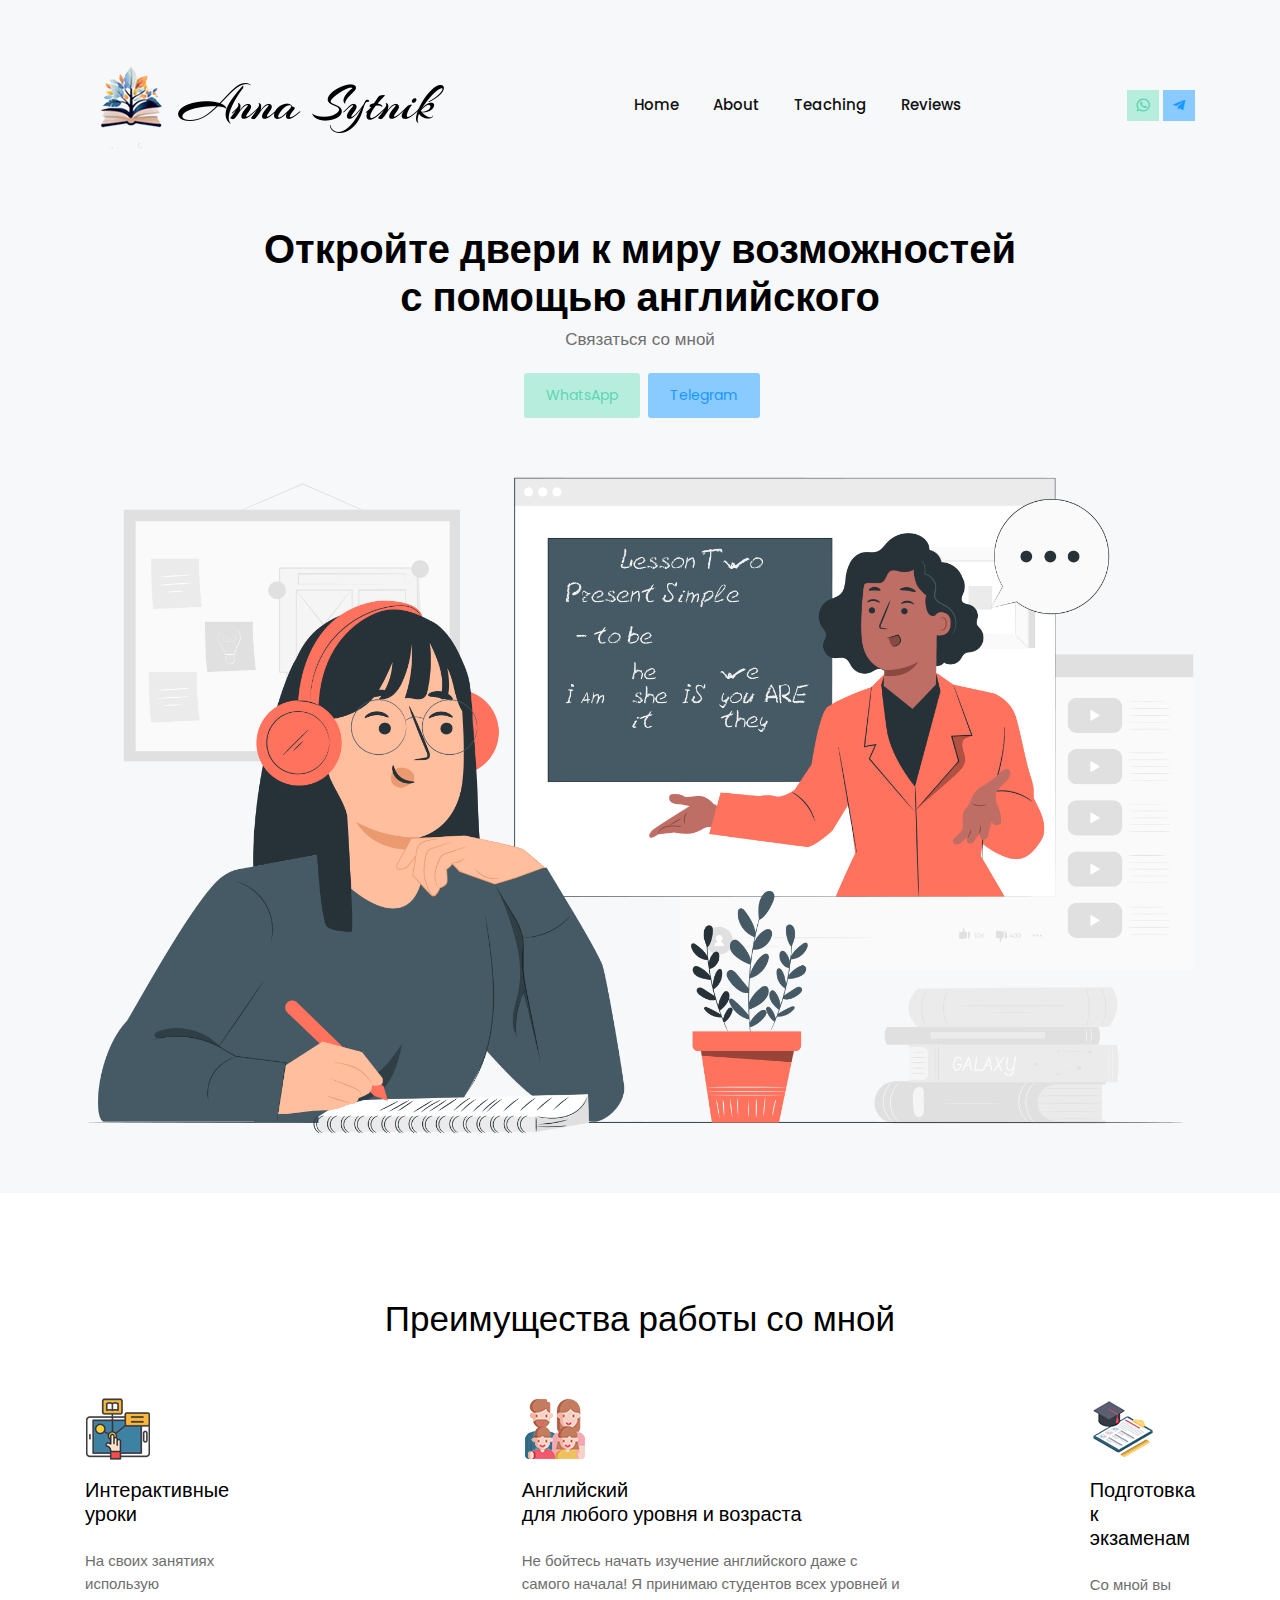
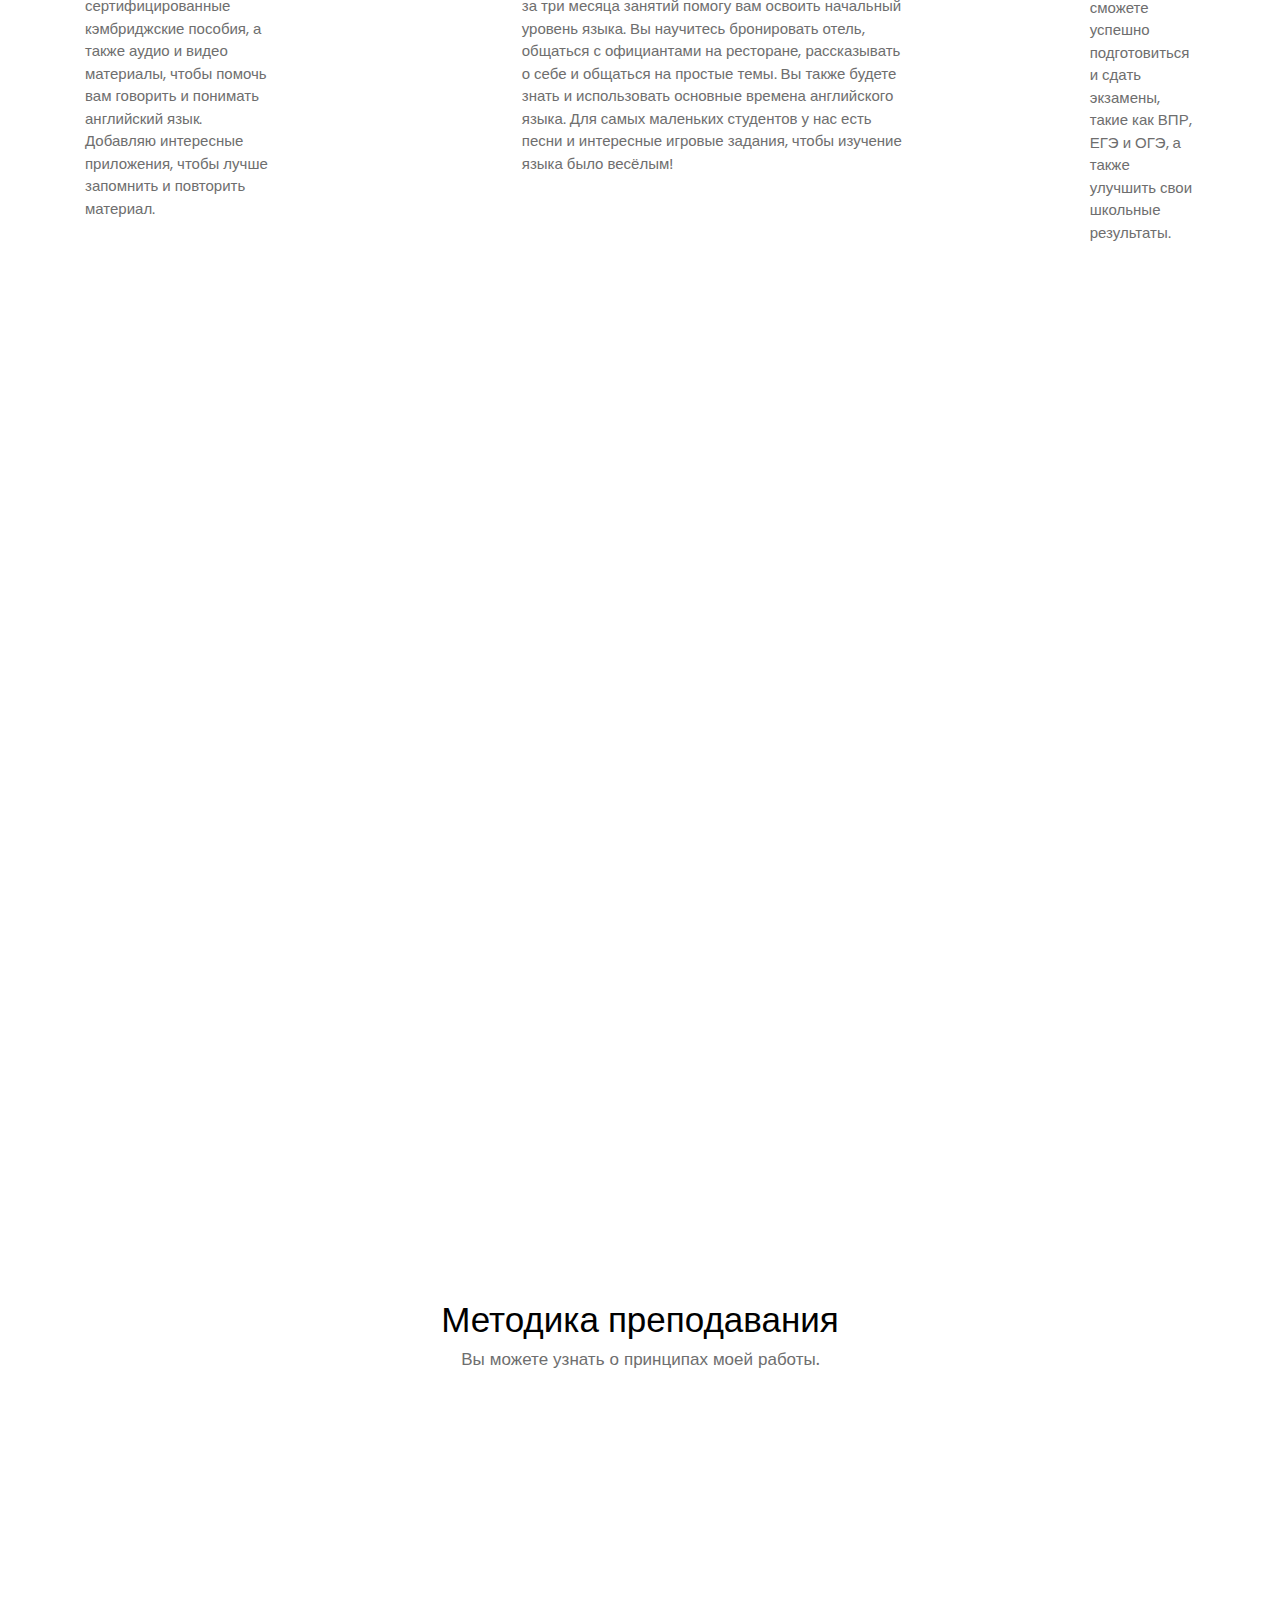
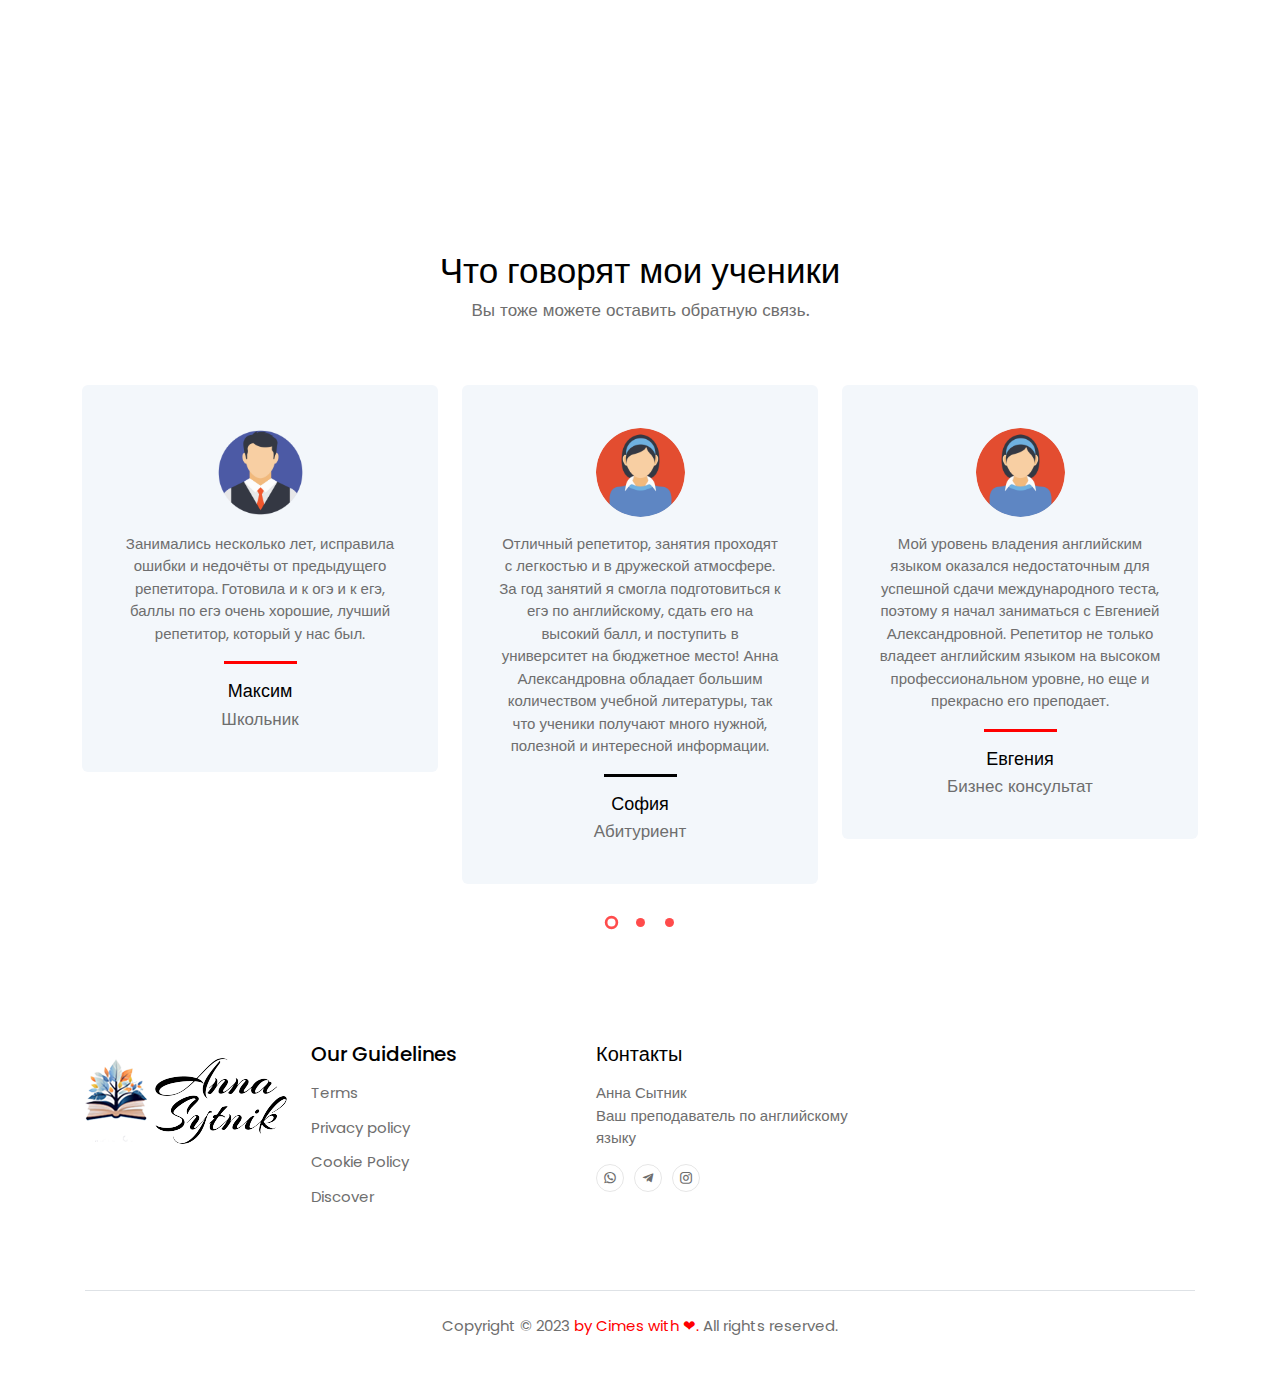
==== commit be08d49d: "add link" ====
--- a/index.html
+++ b/index.html
@@ -16,32 +16,26 @@
     <nav class="navbar navbar-expand-lg pl-3 pl-sm-0" id="navbar">
     <div class="container">
       <div class="navbar-brand-wrapper d-flex w-100">
-        <img src="images/logo.svg" alt="Anna Sytnik">
-        <button class="navbar-toggler ml-auto" type="button" data-toggle="collapse" data-target="#navbarSupportedContent" aria-controls="navbarSupportedContent" aria-expanded="false" aria-label="Toggle navigation">
-          <span class="mdi mdi-menu navbar-toggler-icon"></span>
-        </button> 
+        <img src="images/logo.svg" alt="">
       </div>
       <div class="collapse navbar-collapse navbar-menu-wrapper" id="navbarSupportedContent">
         <ul class="navbar-nav align-items-lg-center align-items-start ml-auto">
           <li class="d-flex align-items-center justify-content-between pl-4 pl-lg-0">
             <div class="navbar-collapse-logo">
-              <img src="images/Group2.svg" alt="">
-            </div>
-            <button class="navbar-toggler close-button" type="button" data-toggle="collapse" data-target="#navbarSupportedContent" aria-controls="navbarSupportedContent" aria-expanded="false" aria-label="Toggle navigation">
-              <span class="mdi mdi-close navbar-toggler-icon pl-5"></span>
-            </button>
+              <img src="images/logo.svg" alt="">
+            </div>
           </li>
           <li class="nav-item">
-            <a class="nav-link" href="#header-section">Home <span class="sr-only">(current)</span></a>
+            <a class="nav-link" href="index.html#header-section">Home <span class="sr-only">(current)</span></a>
+          </li>
+          <li class="nav-item"> 
+            <a class="nav-link" href="index.html#About">About</a>
           </li>
           <li class="nav-item">
-            <a class="nav-link" href="#About">About</a>
+            <a class="nav-link" href="index.html#methodology">Teaching</a>  
           </li>
           <li class="nav-item">
-            <a class="nav-link" href="#methodology">Teaching</a>  
-          </li>
-          <li class="nav-item">
-            <a class="nav-link" href="#feedback-section">Reviews</a>
+            <a class="nav-link" href="index.html#feedback-section">Reviews</a>
           </li>
           <li class="nav-item btn-contact-us pl-4 pl-lg-0">
             <button class="mdi mdi-whatsapp btn-opacity-success" onclick="window.location.href = 'https://api.whatsapp.com/send/?phone=79885679907&text&type=phone_number&app_absent=0';"></button>
@@ -108,14 +102,13 @@
         </div>
         <div class="row align-items-center">
           <div class="col-12 col-lg-7 text-center flex-item grid-margin" data-aos="fade-right">
-            <img src="images/Group2.png" alt="" class="img-fluid">
+            <img src="images/Group2.png " width="400" height="400" alt="" class="img-fluid">
           </div>
           <div class="col-12 col-lg-5 flex-item grid-margin" data-aos="fade-left">
             <div class="col-lg-9 col-xl-8 p-0">
               <p class="py-4 m-0 text-muted">Мечтала быть преподавателем английского языка с детства и именно поэтому подхожу с душой к своему делу, ведь для меня это не просто работа, а любимое занятие. В своих уроках я учитываю индивидуальные особенности, интересы и цели каждого ученика, поэтому с помощью моих занятий вы не только быстро заговорите на английском, но и никогда не заскучаете!</p>
               <p class="pb-2 font-weight-medium text-muted"></p>
             </div>
-            <button class="btn btn-info">Подробнее</button>
           </div>
         </div>
       </section>     
@@ -135,7 +128,9 @@
                   <div class="card-desc-box d-flex align-items-center justify-content-around">
                     <div>
                       <h6 class="text-white pb-2 px-3">Узнайте больше о коммуникативной методике</h6>
-                      <button class="btn btn-white" >Подробнее</button>
+                      <a href="communicative-methodology.html">
+                        <button class="btn btn-white" >Подробнее</button>
+                      </a>
                     </div>
                   </div>
                 </div>   
@@ -154,13 +149,15 @@
                   </div>  
                   <div class="card-desc-box d-flex align-items-center justify-content-around">
                     <div>
-                      <h6 class="text-white pb-2 px-3">Узнайте больше о</h6>
-                      <button class="btn btn-white">Подробнее</button>
-                    </div>
+                      <h6 class="text-white pb-2 px-3">Разговорный английский</h6>
+                      <a href="spoken-english.html">
+                        <button class="btn btn-white">Подробнее</button>
+                      </a>
+                      </div>
                   </div>
                 </div>   
                 <div class="card-details text-center pt-4">
-                    <h6 class="m-0 pb-1">Дошкольники и школьники</h6>
+                    <h6 class="m-0 pb-1">Разговорный английский</h6>
                 </div>
               </div>
             </div>
@@ -174,13 +171,15 @@
                   </div>  
                   <div class="card-desc-box d-flex align-items-center justify-content-around">
                     <div>
-                      <h6 class="text-white pb-2 px-3">Узнайте больше о</h6>
-                      <button class="btn btn-white">Подробнее</button>
+                      <h6 class="text-white pb-2 px-3">Узнайте больше о групповых занятиях</h6>
+                      <a href="group-classes.html">
+                        <button class="btn btn-white">Подробнее</button>
+                      </a>
                     </div>
                   </div>
                 </div>   
                 <div class="card-details text-center pt-4">
-                    <h6 class="m-0 pb-1">Абитуриентов и Студентов</h6>
+                    <h6 class="m-0 pb-1">Групповые занятия</h6>
                 </div>
               </div>
             </div>
@@ -194,13 +193,15 @@
                   </div>  
                   <div class="card-desc-box d-flex align-items-center justify-content-around">
                     <div>
-                      <h6 class="text-white pb-2 px-3">Узнайте больше о</h6>
-                      <button class="btn btn-white">Подробнее</button>
+                      <h6 class="text-white pb-2 px-3">Английский для работы</h6>
+                      <a href="english-for-work.html">
+                        <button class="btn btn-white">Подробнее</button>
+                      </a>
                     </div>
                   </div>
                 </div>   
                 <div class="card-details text-center pt-4">
-                    <h6 class="m-0 pb-1">Взрослые</h6>
+                    <h6 class="m-0 pb-1">Английский для работы</h6>
                 </div>
               </div>
             </div>
@@ -315,6 +316,7 @@
               </div>
           </div>
         </div>
+      </section>
       <section class="contact-details" id="contact-details-section">
         <div class="row text-center text-md-left">
           <div class="grid-margin">
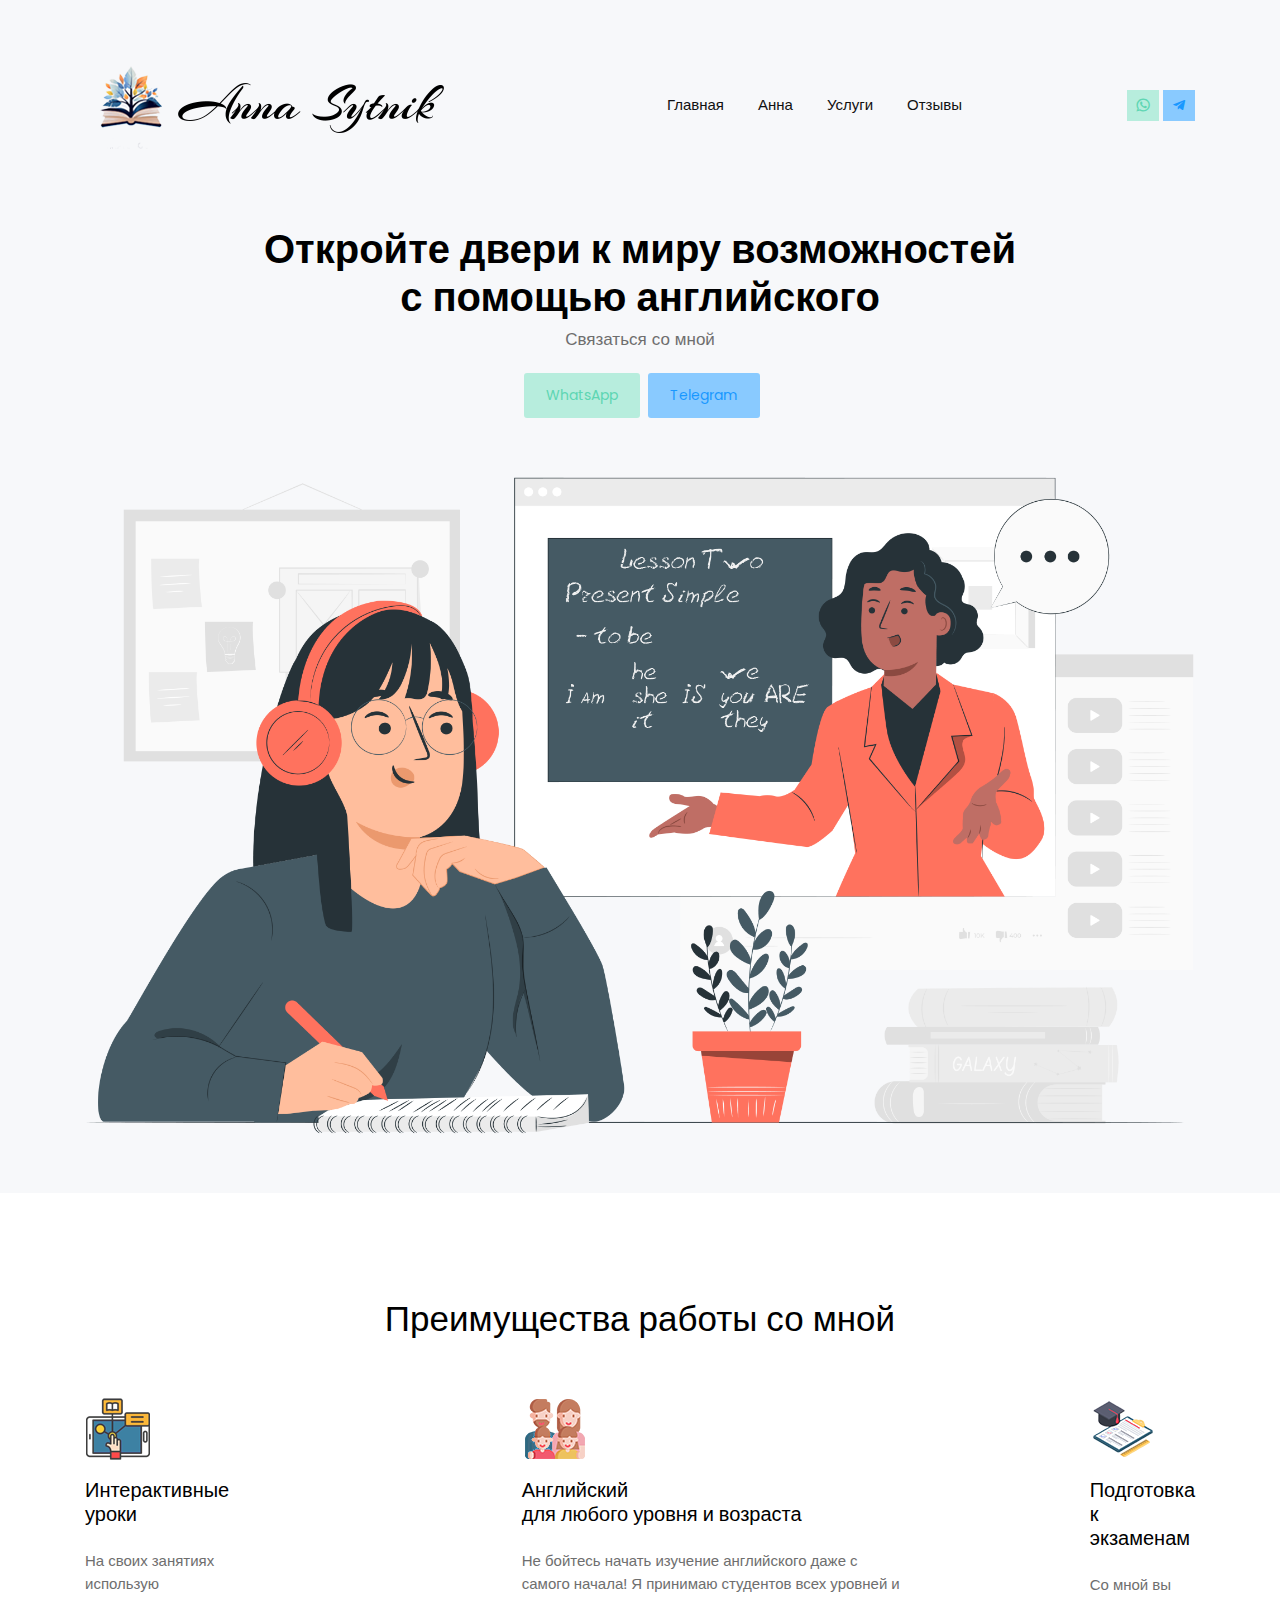
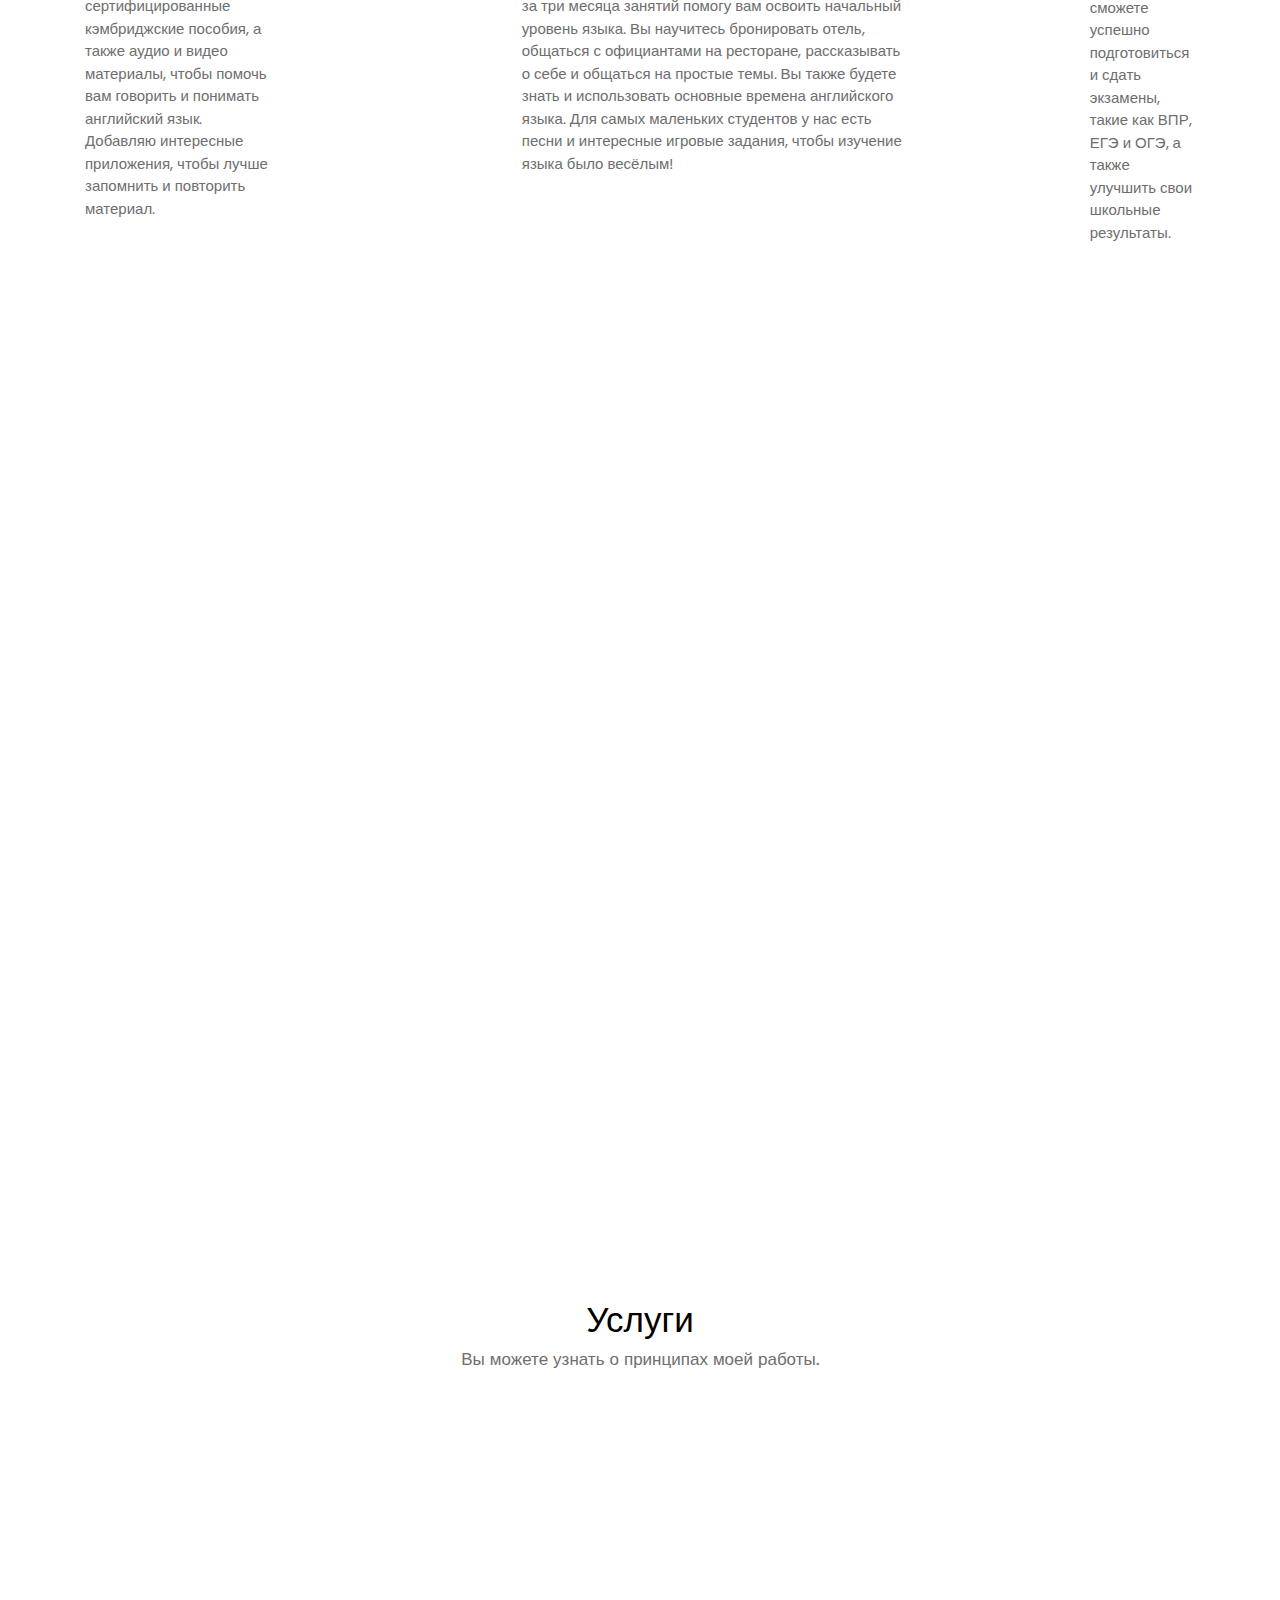
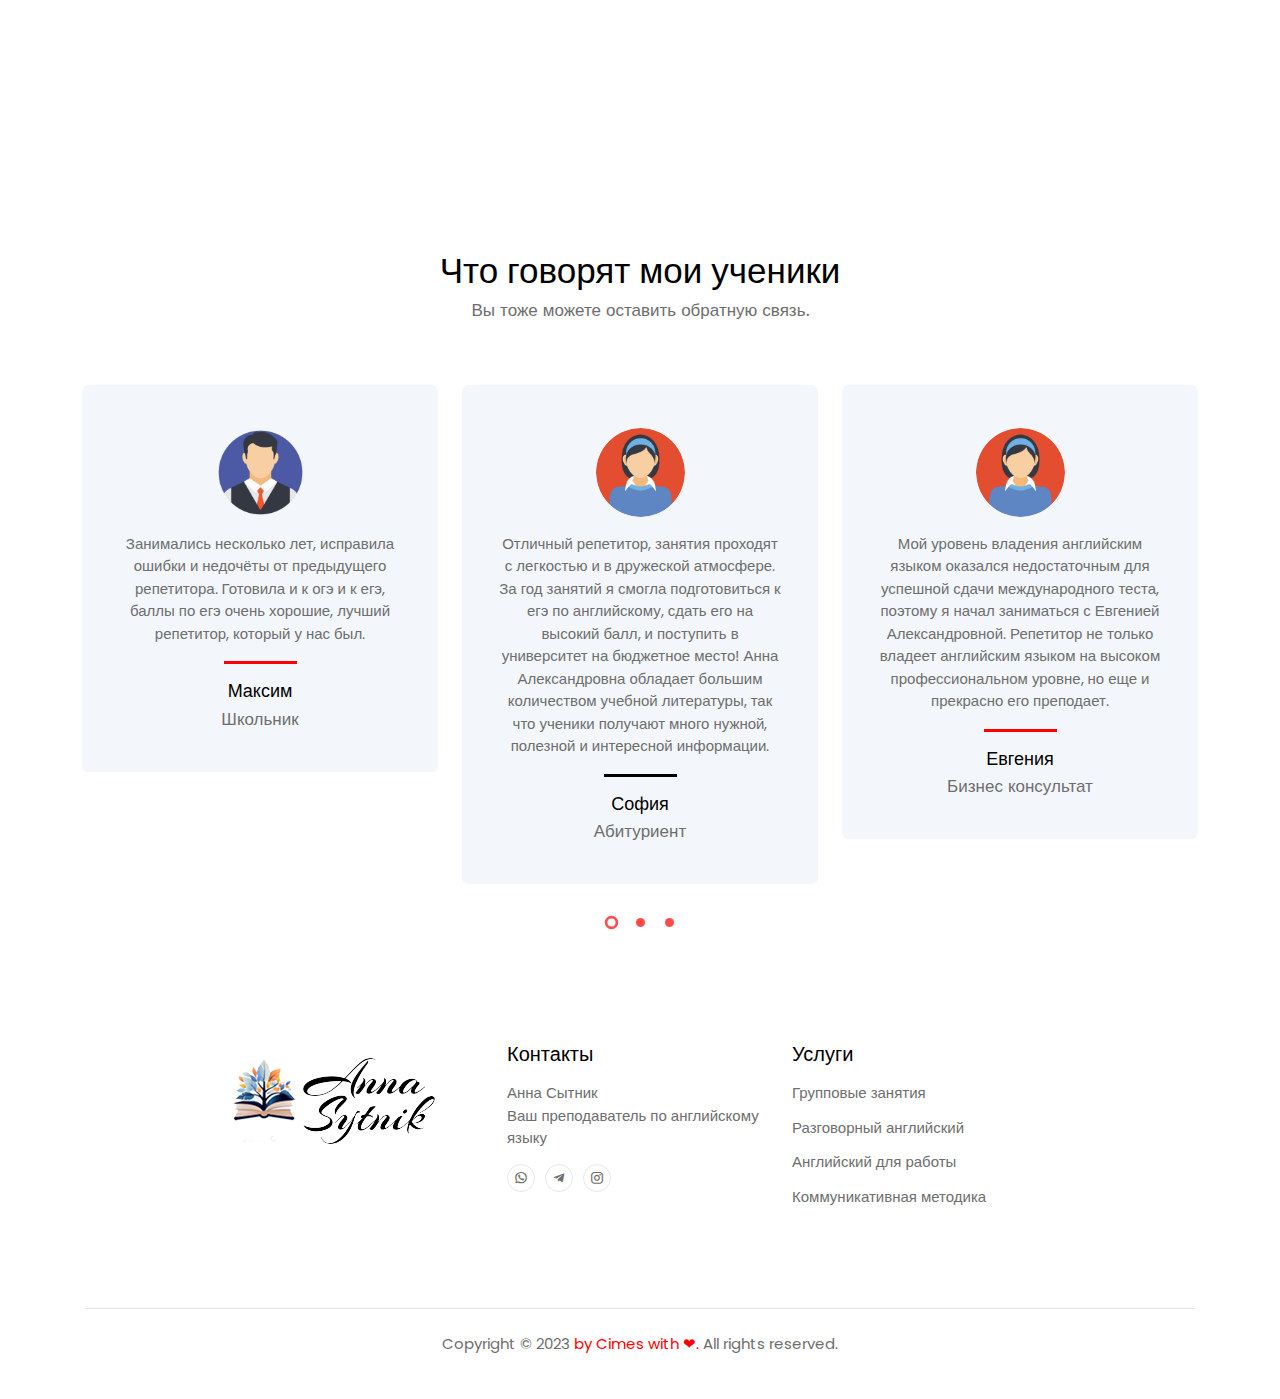
==== commit 80427601: "edit nav-bar" ====
--- a/index.html
+++ b/index.html
@@ -26,16 +26,16 @@
             </div>
           </li>
           <li class="nav-item">
-            <a class="nav-link" href="index.html#header-section">Home <span class="sr-only">(current)</span></a>
+            <a class="nav-link" href="index.html#header-section">Главная <span class="sr-only">(current)</span></a>
           </li>
           <li class="nav-item"> 
-            <a class="nav-link" href="index.html#About">About</a>
+            <a class="nav-link" href="index.html#About">Анна</a>
           </li>
           <li class="nav-item">
-            <a class="nav-link" href="index.html#methodology">Teaching</a>  
+            <a class="nav-link" href="index.html#methodology">Услуги</a>  
           </li>
           <li class="nav-item">
-            <a class="nav-link" href="index.html#feedback-section">Reviews</a>
+            <a class="nav-link" href="index.html#feedback-section">Отзывы</a>
           </li>
           <li class="nav-item btn-contact-us pl-4 pl-lg-0">
             <button class="mdi mdi-whatsapp btn-opacity-success" onclick="window.location.href = 'https://api.whatsapp.com/send/?phone=79885679907&text&type=phone_number&app_absent=0';"></button>
@@ -90,7 +90,8 @@
       <section class="digital-marketing-service" id="About">
         <div class="row align-items-center">
           <div class="col-12 col-lg-7 grid-margin grid-margin-lg-0" data-aos="fade-right">
-            <h3 class="m-0">Немного<br>обо мне</h3>
+            <h3 class="m-0">Кто я?</h3>
+            <h6 class="font-weight-normal text-muted pb-3">Немного информации<br>обо мне</h6>
             <div class="col-lg-7 col-xl-6 p-0">
               <p class="py-4 m-0 text-muted">Окончила Донской Государственный Технический университет по специальности переводчик-лингвист. Опыт преподавания английского языка 6 лет. Посетила множество лекций и семинаров по коммуникативному подходу к изучению языка и активно использую его в своих уроках.</p>
               <p class="font-weight-medium text-muted">Уровень владения языком – C2 .</p>
@@ -115,7 +116,7 @@
       <section class="case-studies" id="methodology">
         <div class="row grid-margin">
           <div class="col-12 text-center pb-5">
-            <h2>Методика преподавания</h2>
+            <h2>Услуги</h2>
             <h6 class="section-subtitle text-muted">Вы можете узнать о принципах моей работы.</h6>
           </div>
           <div class="col-12 col-md-6 col-lg-3 stretch-card mb-3 mb-lg-0" data-aos="zoom-in">
@@ -318,16 +319,9 @@
         </div>
       </section>
       <section class="contact-details" id="contact-details-section">
-        <div class="row text-center text-md-left">
+        <div class="justify-content-center row text-center text-md-left">
           <div class="grid-margin">
-            <img src="images/logo2.svg" alt="" class="pb-2">       
-          </div>
-          <div class="col-11 col-md-5 col-lg-3">
-            <h5 class="pb-2">Our Guidelines</h5>
-            <a href="#"><p class="m-0 pb-2">Terms</p></a>   
-            <a href="#" ><p class="m-0 pt-1 pb-2">Privacy policy</p></a> 
-            <a href="#"><p class="m-0 pt-1 pb-2">Cookie Policy</p></a> 
-            <a href="#"><p class="m-0 pt-1">Discover</p></a> 
+            <img src="images/logo2.svg" alt="" class="pb-2 mr-5">       
           </div>
           <div class="col-11 col-md-5 col-lg-3 grid-margin">
               <h5 class="pb-2">Контакты</h5>
@@ -337,6 +331,13 @@
                 <a href="https://t.me/ann1_s17"><span class="mdi mdi-telegram"></span></a>
                 <a href="#"><span class="mdi mdi-instagram"></span></a>
               </div>
+          </div>
+          <div class="col-12 col-md-6 col-lg-3 grid-margin">
+            <h5 class="pb-2">Услуги</h5>
+            <a href="group-classes.html"><p class="m-0 pb-2">Групповые занятия</p></a>   
+            <a href="spoken-english.html" ><p class="m-0 pt-1 pb-2">Разговорный английский</p></a> 
+            <a href="english-for-work.html"><p class="m-0 pt-1 pb-2">Английский для работы</p></a> 
+            <a href="communicative-methodology.html"><p class="m-0 pt-1">Коммуникативная методика</p></a> 
           </div>
         </div>  
       </section>
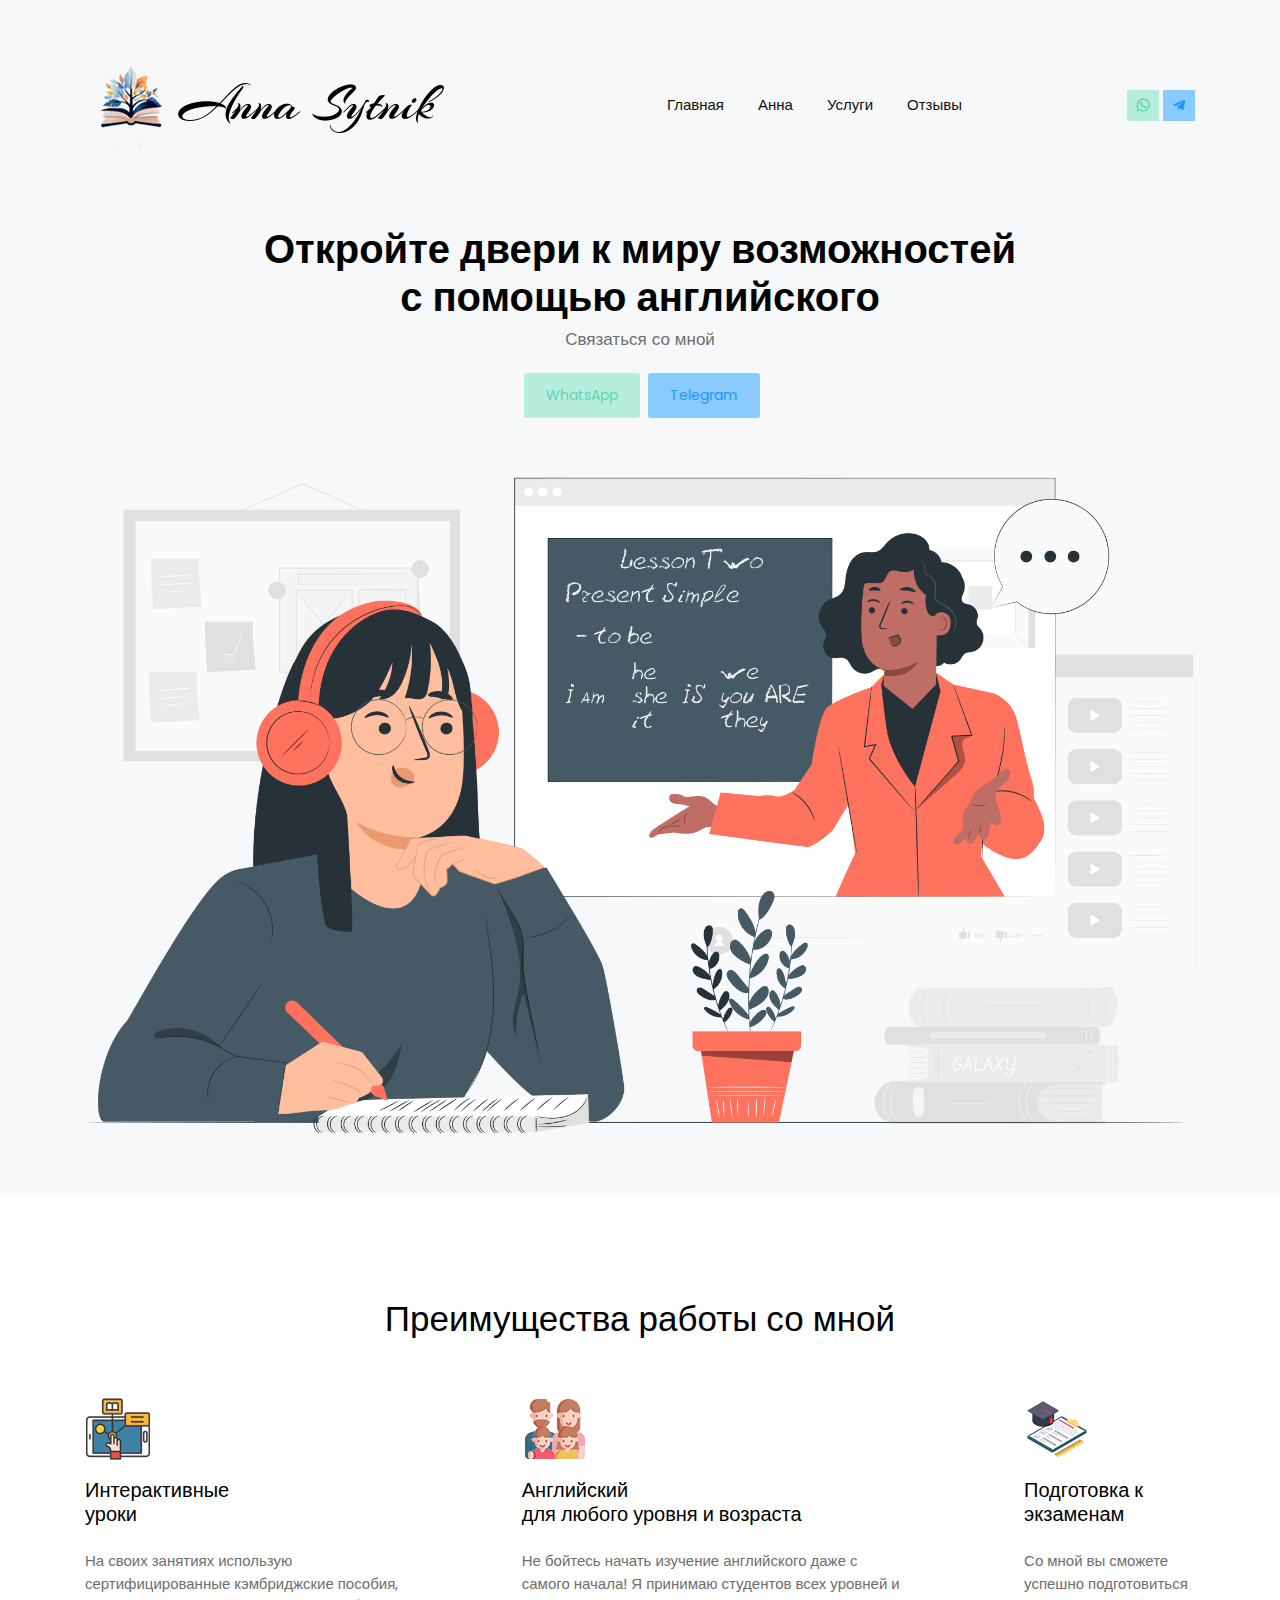
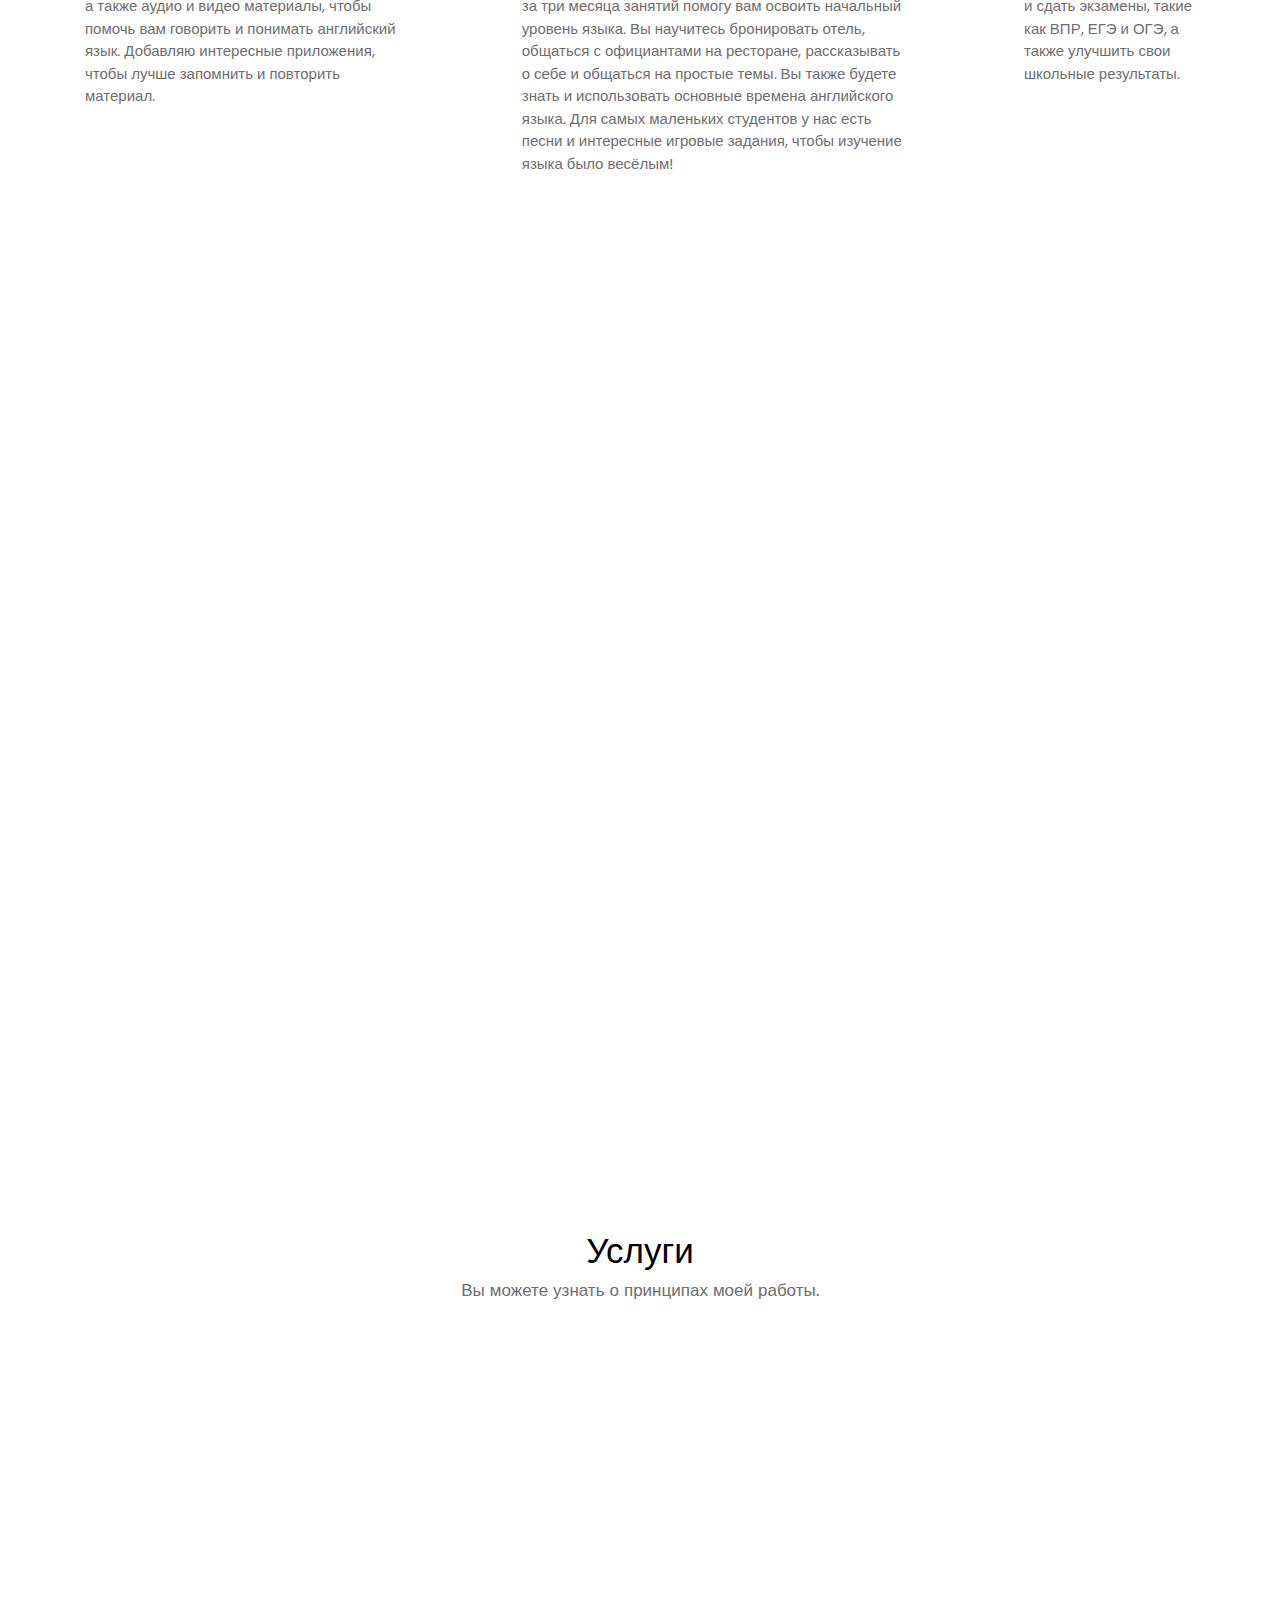
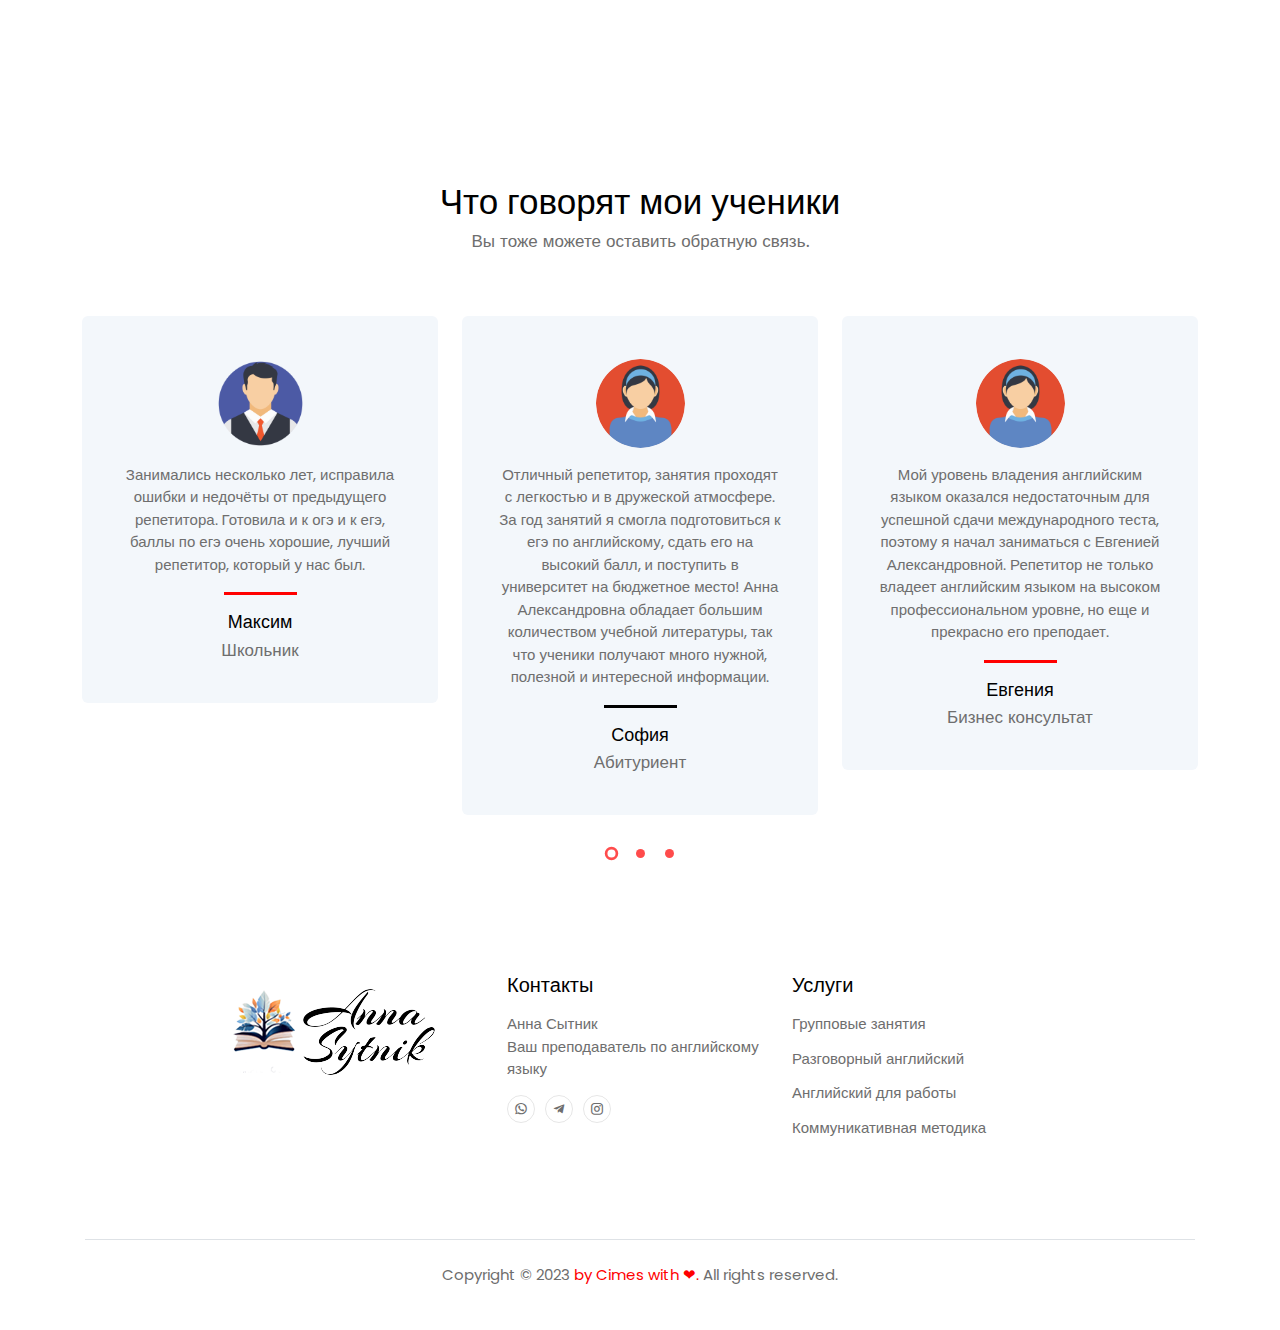
==== commit 3891d42e: "edit width" ====
--- a/index.html
+++ b/index.html
@@ -65,7 +65,7 @@
         </div>
         <div class="d-md-flex justify-content-between">
           <div class="grid-margin d-flex justify-content-start">
-            <div class="features-width">
+            <div class="">
               <img src="images/Group12.svg" alt="" class="img-icons">
               <h5 class="py-3">Интерактивные<br>уроки</h5>
               <p class="text-muted">На своих занятиях использую сертифицированные кэмбриджские пособия, а также аудио и видео материалы, чтобы помочь вам говорить и понимать английский язык. Добавляю интересные приложения, чтобы лучше запомнить и повторить материал.</p>
@@ -79,7 +79,7 @@
             </div>
           </div>
           <div class="grid-margin d-flex justify-content-end">
-            <div class="features-width">
+            <div class="">
               <img src="images/Group5.svg" alt="" class="img-icons">
               <h5 class="py-3">Подготовка к<br>экзаменам</h5>
               <p class="text-muted">Со мной вы сможете успешно подготовиться и сдать экзамены, такие как ВПР, ЕГЭ и ОГЭ, а также улучшить свои школьные результаты.</p>
@@ -124,7 +124,7 @@
               <div class="card-body p-0">
                 <div class="bg-primary text-center card-contents">
                   <div class="card-image">
-                    <img src="images/Group95.svg" class="case-studies-card-img" alt="">
+                    <img src="images/card4.svg" class="case-studies-card-img" alt="">
                   </div>  
                   <div class="card-desc-box d-flex align-items-center justify-content-around">
                     <div>
@@ -146,7 +146,7 @@
               <div class="card-body p-0">
                 <div class="bg-warning text-center card-contents">
                   <div class="card-image">
-                      <img src="images/Group108.svg" class="case-studies-card-img" alt="">
+                      <img src="images/card1.svg" class="case-studies-card-img" alt="">
                   </div>  
                   <div class="card-desc-box d-flex align-items-center justify-content-around">
                     <div>
@@ -168,7 +168,7 @@
               <div class="card-body p-0">
                 <div class="bg-violet text-center card-contents">
                   <div class="card-image">
-                      <img src="images/Group126.svg" class="case-studies-card-img" alt="">
+                      <img src="images/card3.svg" class="case-studies-card-img" alt="">
                   </div>  
                   <div class="card-desc-box d-flex align-items-center justify-content-around">
                     <div>
@@ -190,7 +190,7 @@
               <div class="card-body p-0">
                 <div class="bg-success text-center card-contents">
                   <div class="card-image">
-                      <img src="images/Group115.svg" class="case-studies-card-img" alt="">
+                      <img src="images/card2.svg" class="case-studies-card-img" alt="">
                   </div>  
                   <div class="card-desc-box d-flex align-items-center justify-content-around">
                     <div>
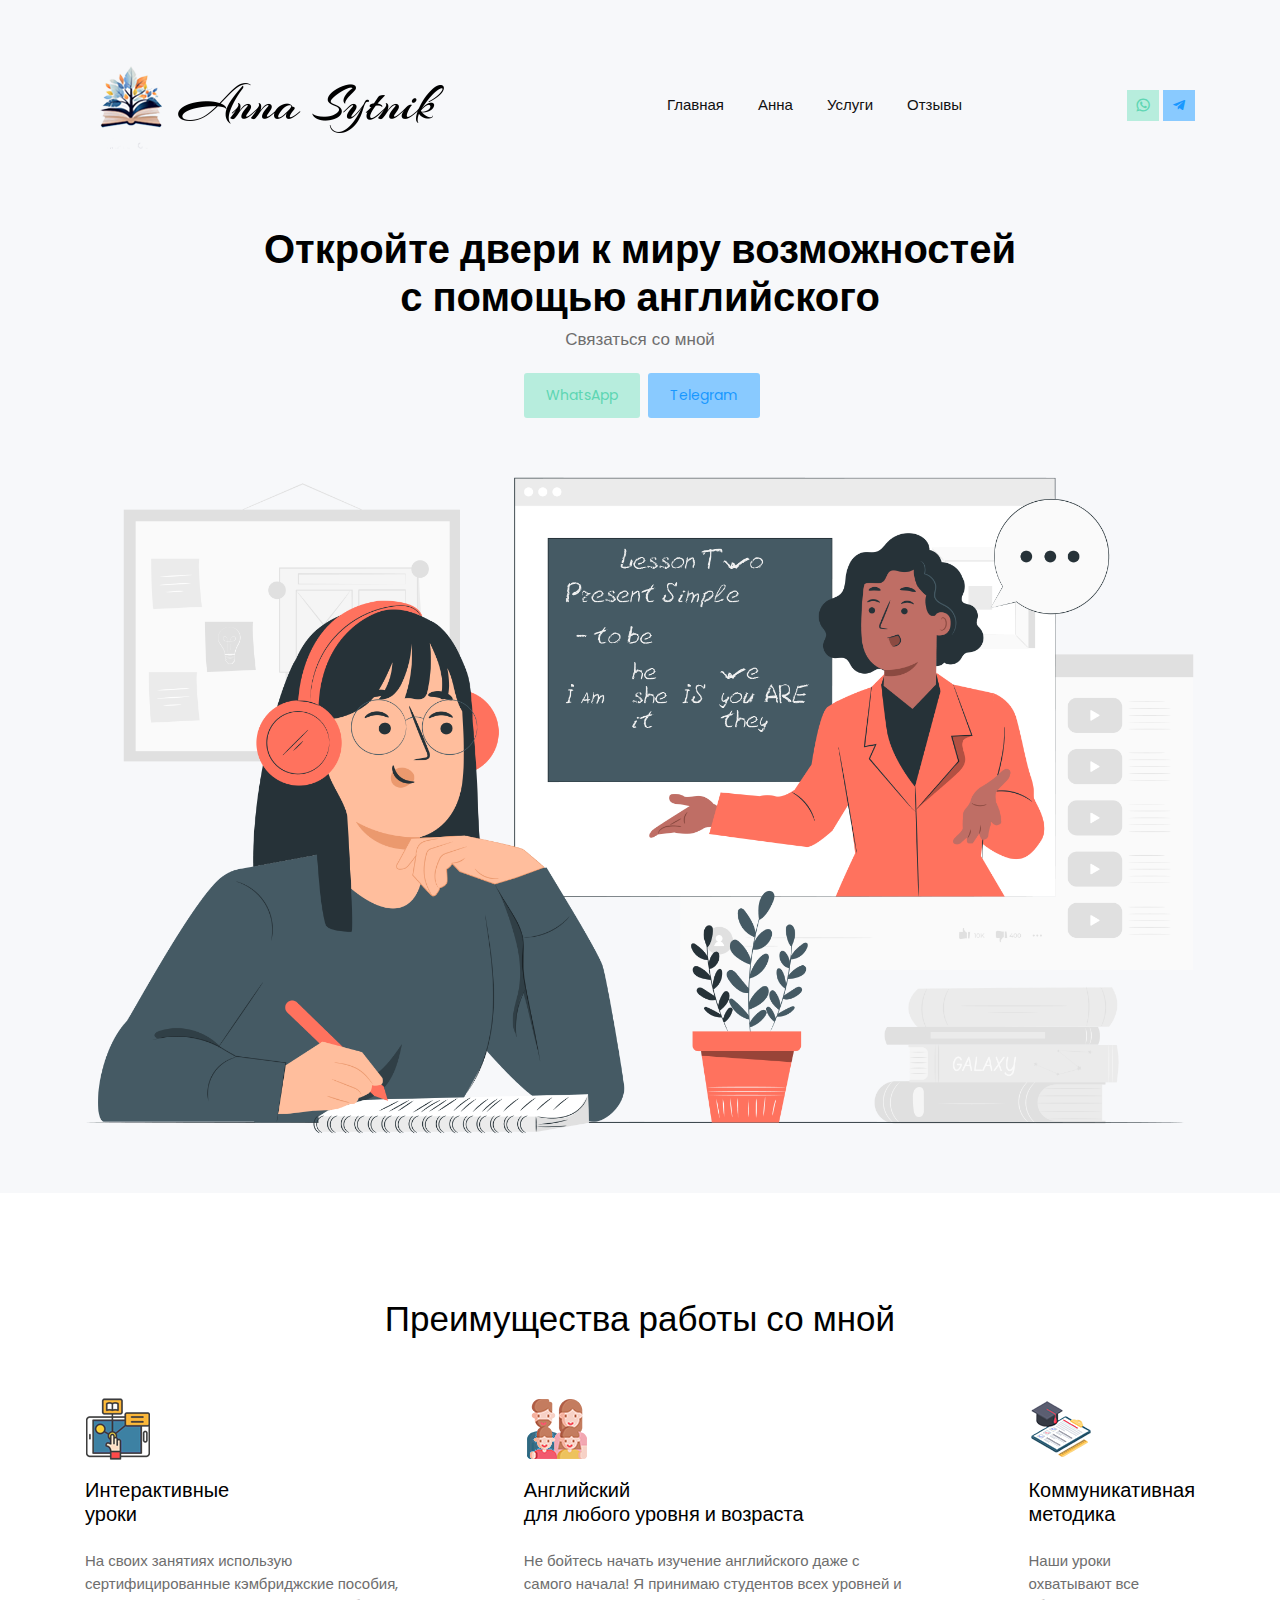
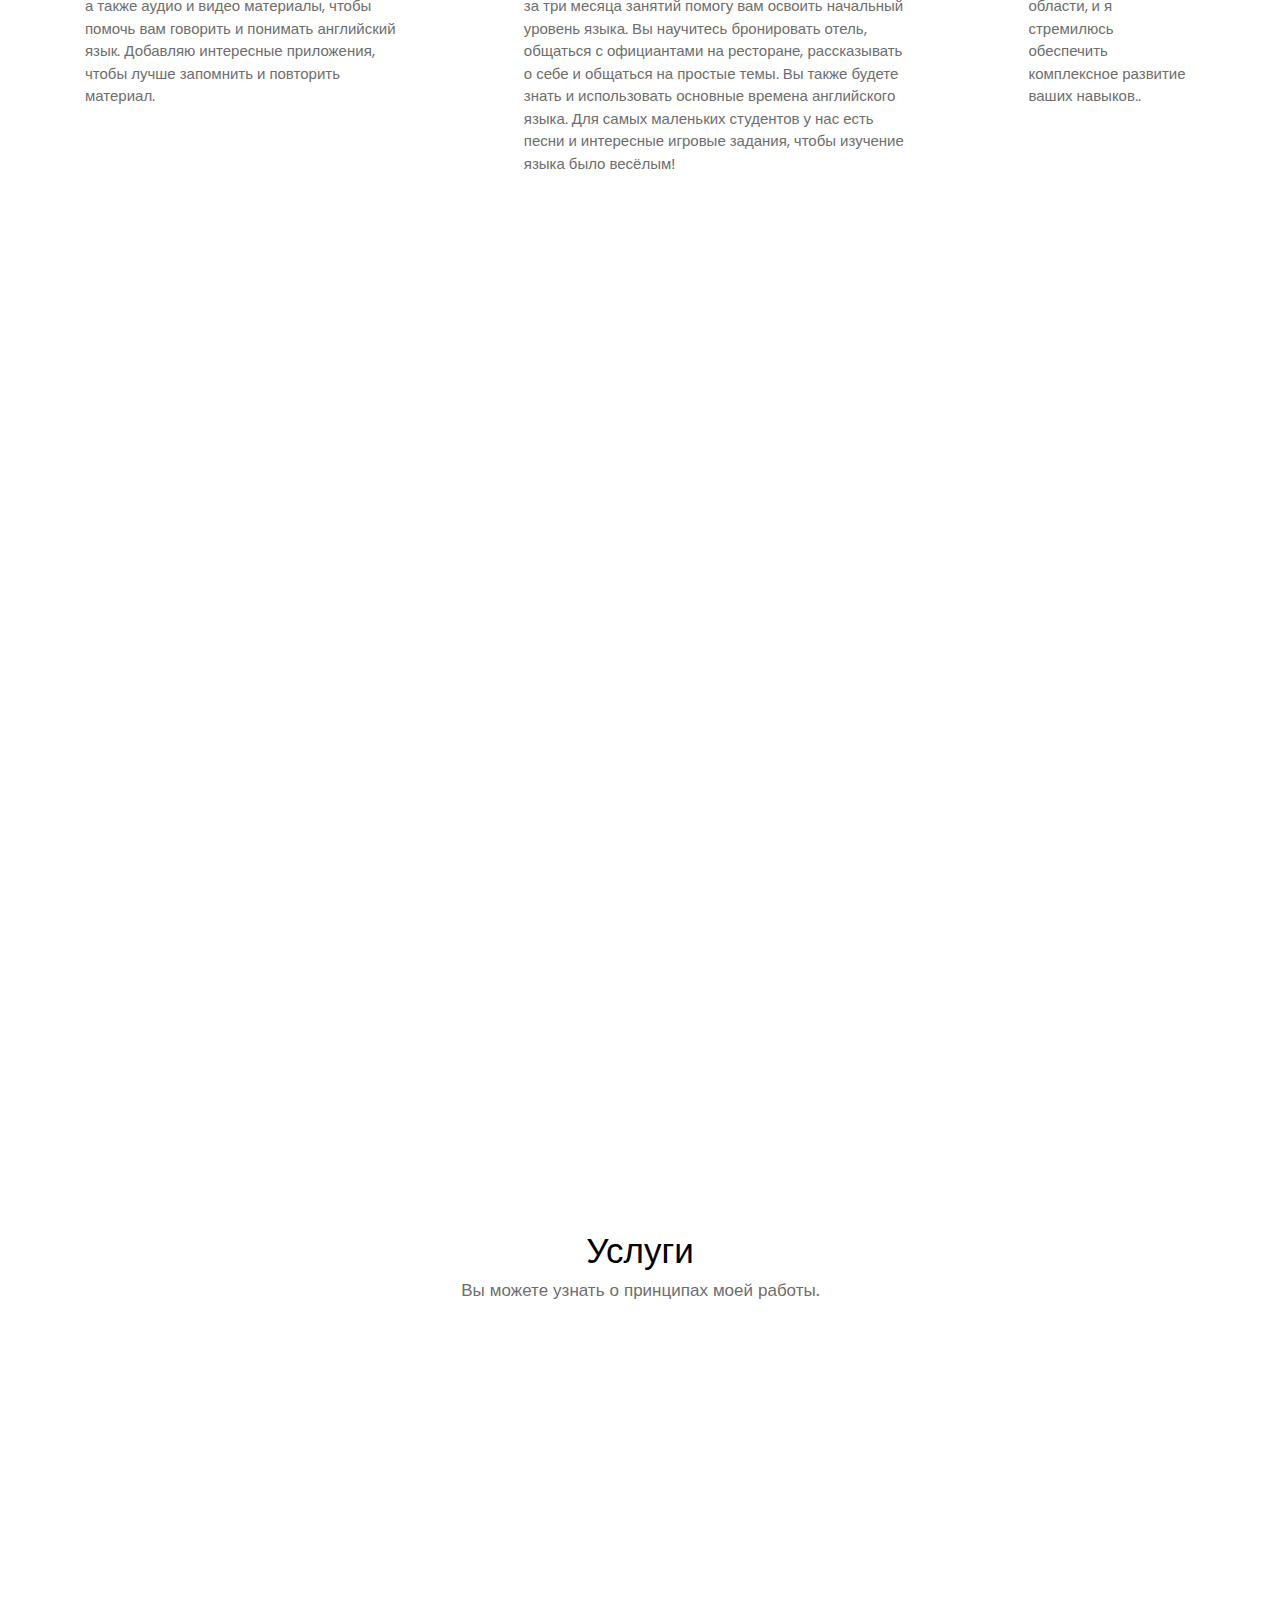
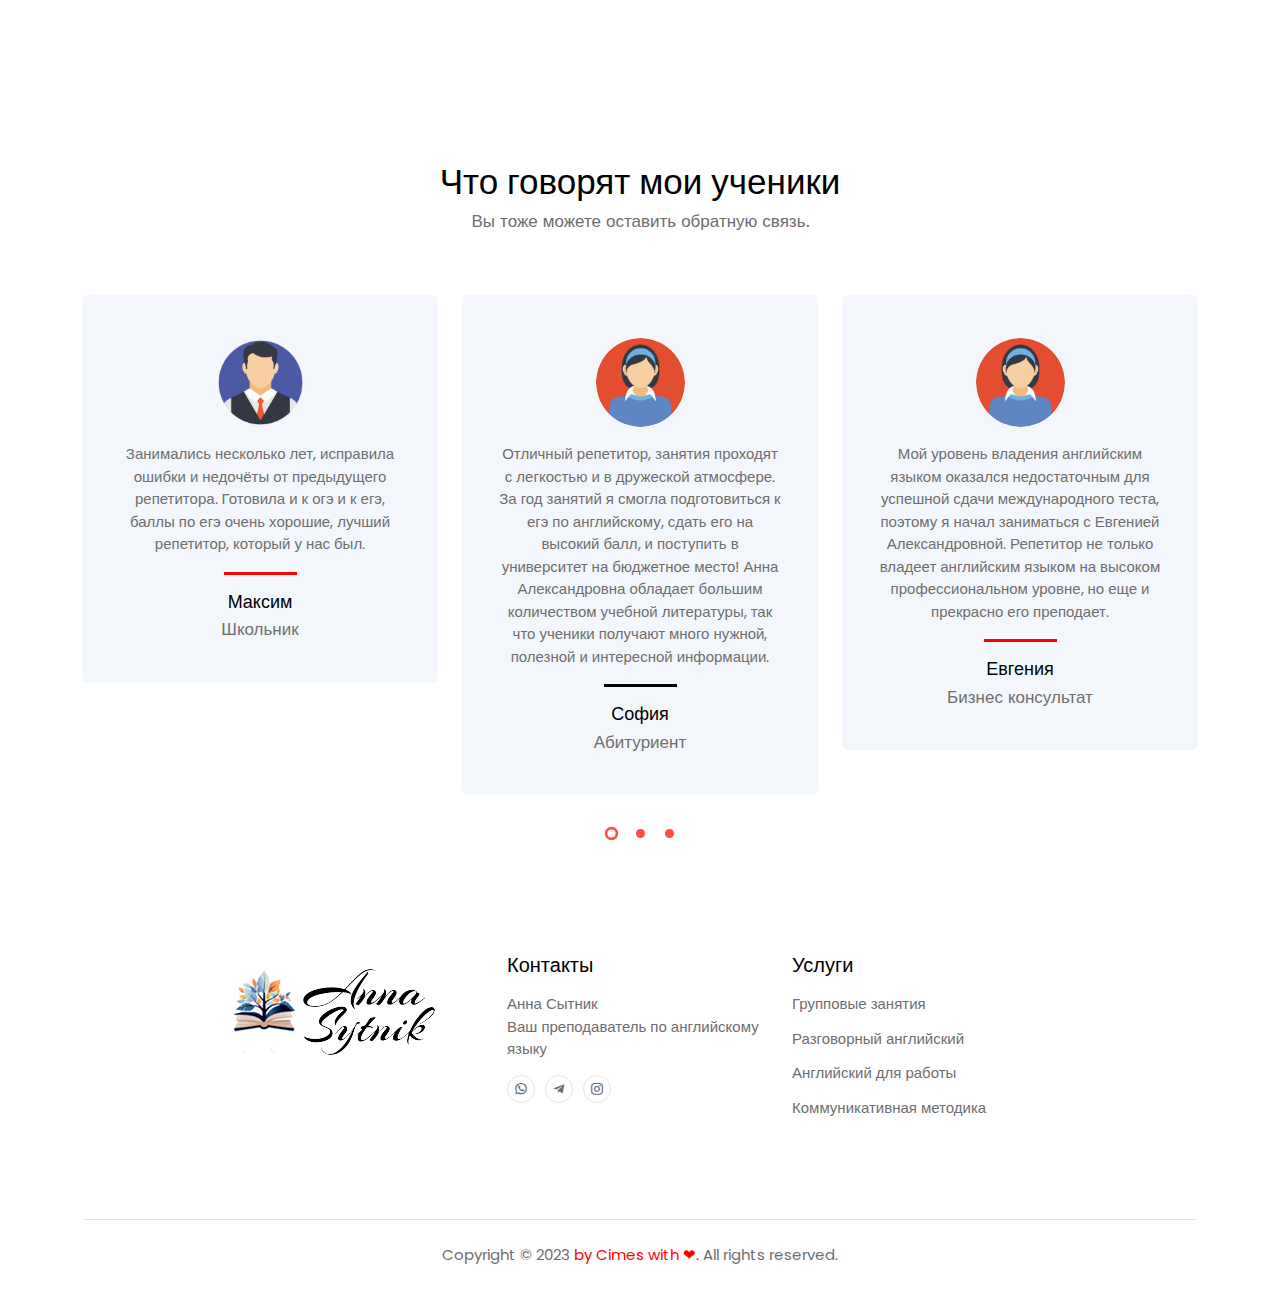
==== commit 35599fb1: "rename" ====
--- a/index.html
+++ b/index.html
@@ -81,8 +81,8 @@
           <div class="grid-margin d-flex justify-content-end">
             <div class="">
               <img src="images/Group5.svg" alt="" class="img-icons">
-              <h5 class="py-3">Подготовка к<br>экзаменам</h5>
-              <p class="text-muted">Со мной вы сможете успешно подготовиться и сдать экзамены, такие как ВПР, ЕГЭ и ОГЭ, а также улучшить свои школьные результаты.</p>
+              <h5 class="py-3">Коммуникативная<br>методика</h5>
+              <p class="text-muted">Наши уроки охватывают все области, и я стремилюсь обеспечить комплексное развитие ваших навыков..</p>
             </div>
           </div>
         </div>
@@ -128,15 +128,15 @@
                   </div>  
                   <div class="card-desc-box d-flex align-items-center justify-content-around">
                     <div>
-                      <h6 class="text-white pb-2 px-3">Узнайте больше о коммуникативной методике</h6>
-                      <a href="communicative-methodology.html">
+                      <h6 class="text-white pb-2 px-3">Подготовка к экзаменам</h6>
+                      <a href="exam-preparation.html">
                         <button class="btn btn-white" >Подробнее</button>
                       </a>
                     </div>
                   </div>
                 </div>   
                 <div class="card-details text-center pt-4">
-                    <h6 class="m-0 pb-1">Что такое коммуникативная методика?</h6>
+                    <h6 class="m-0 pb-1">Подготовка к экзаменам</h6>
                 </div>
               </div>
             </div>
